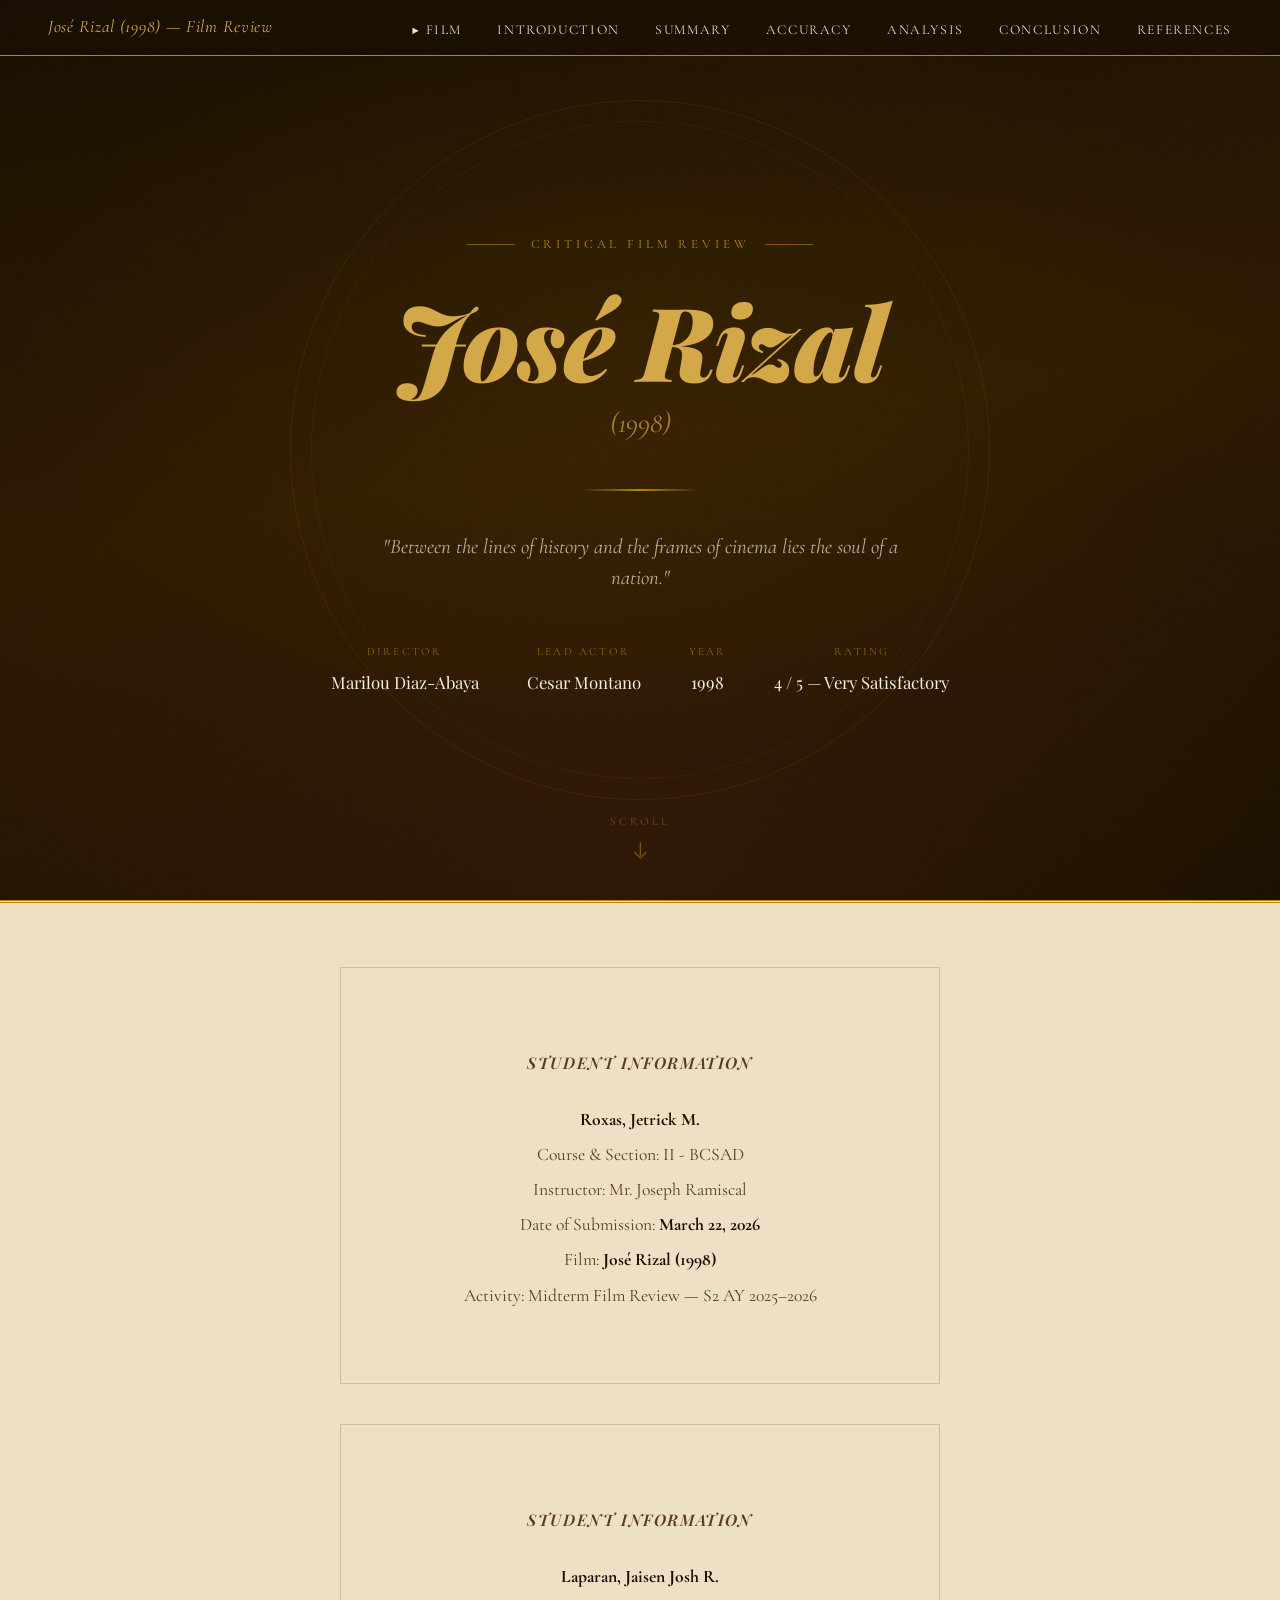
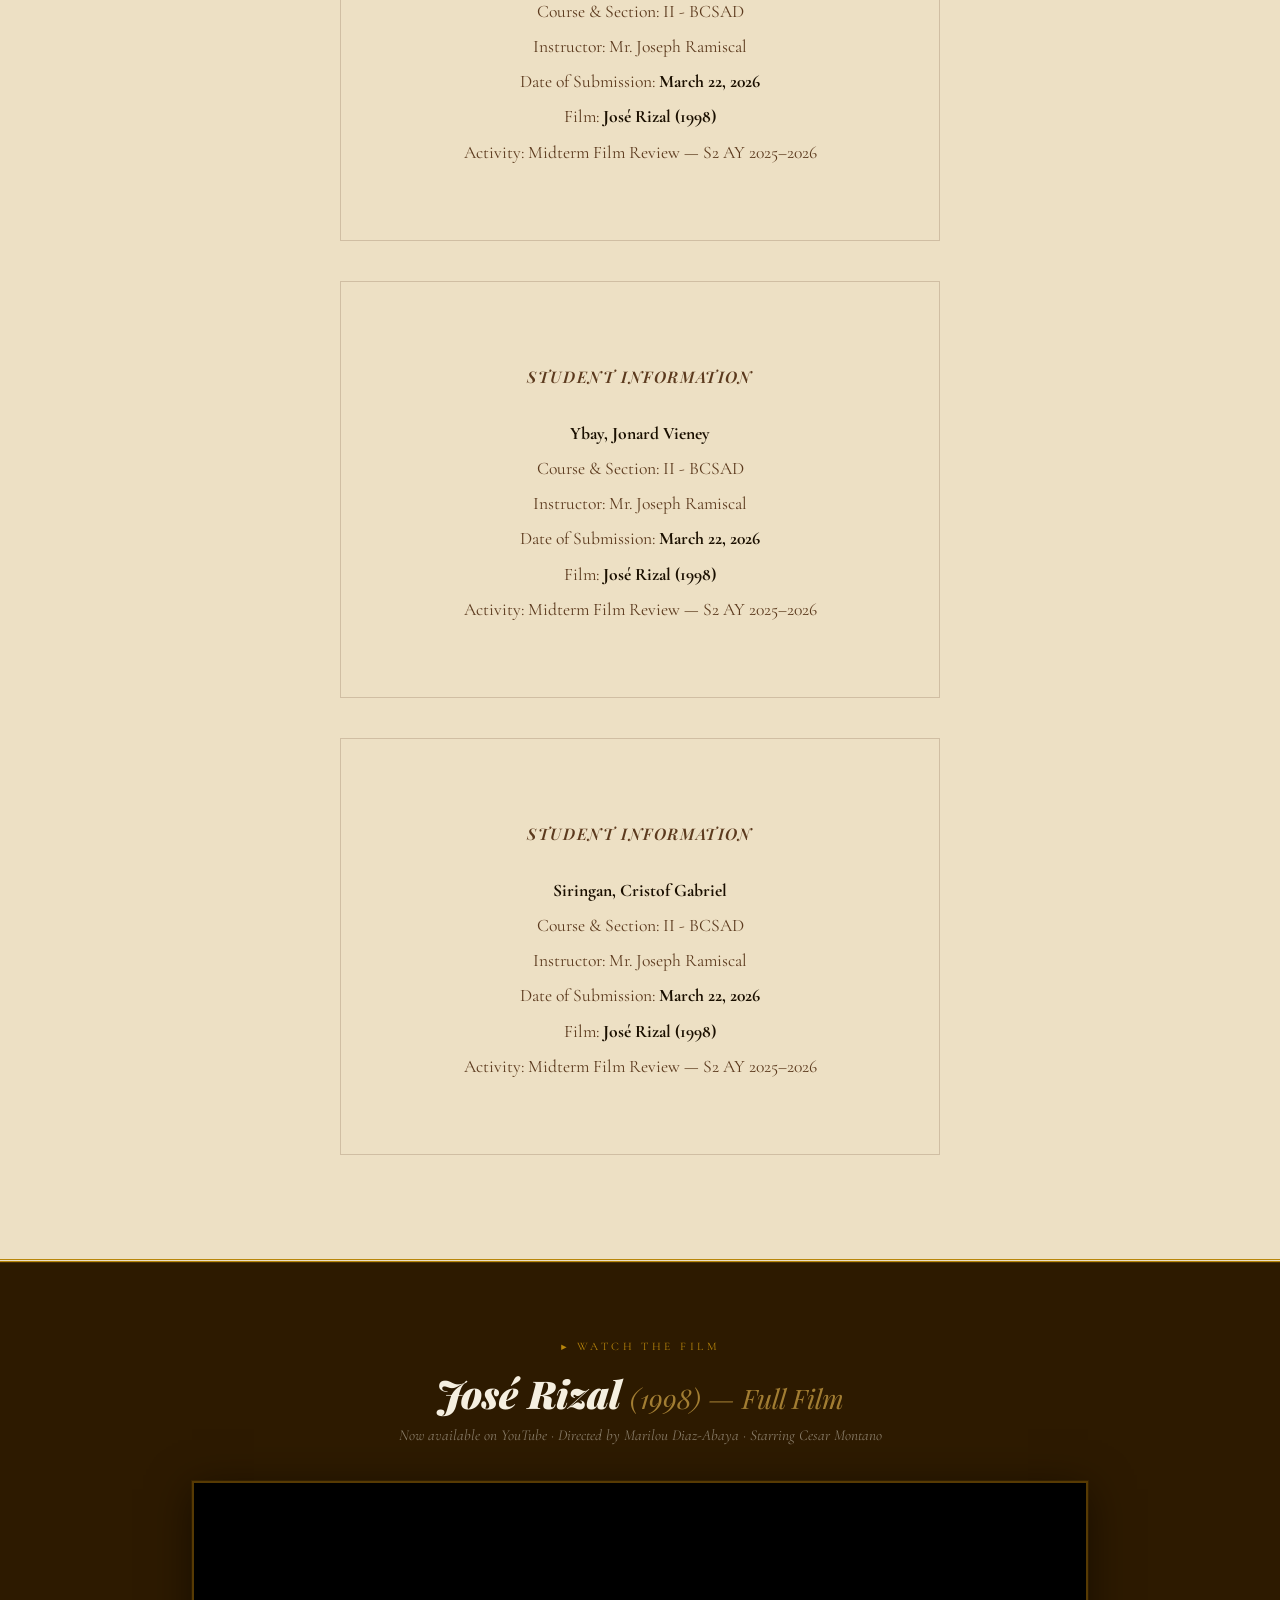
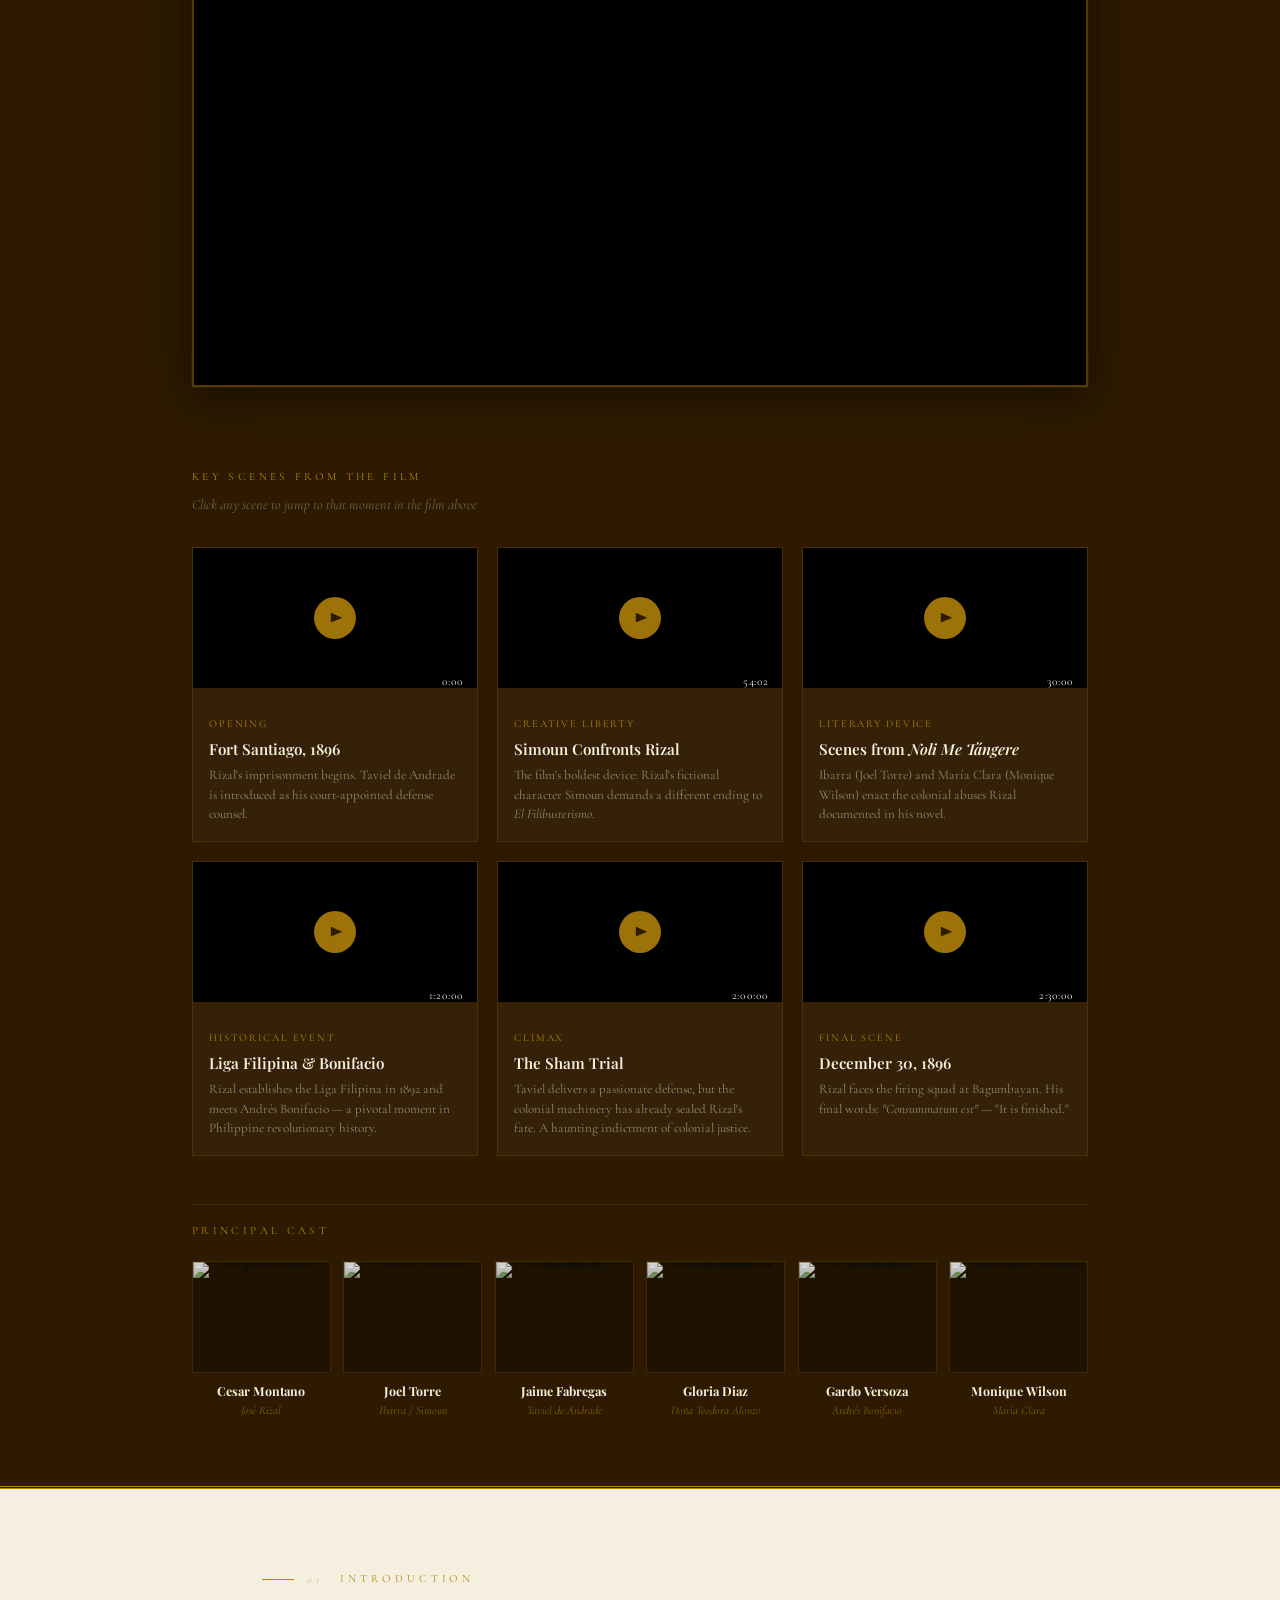
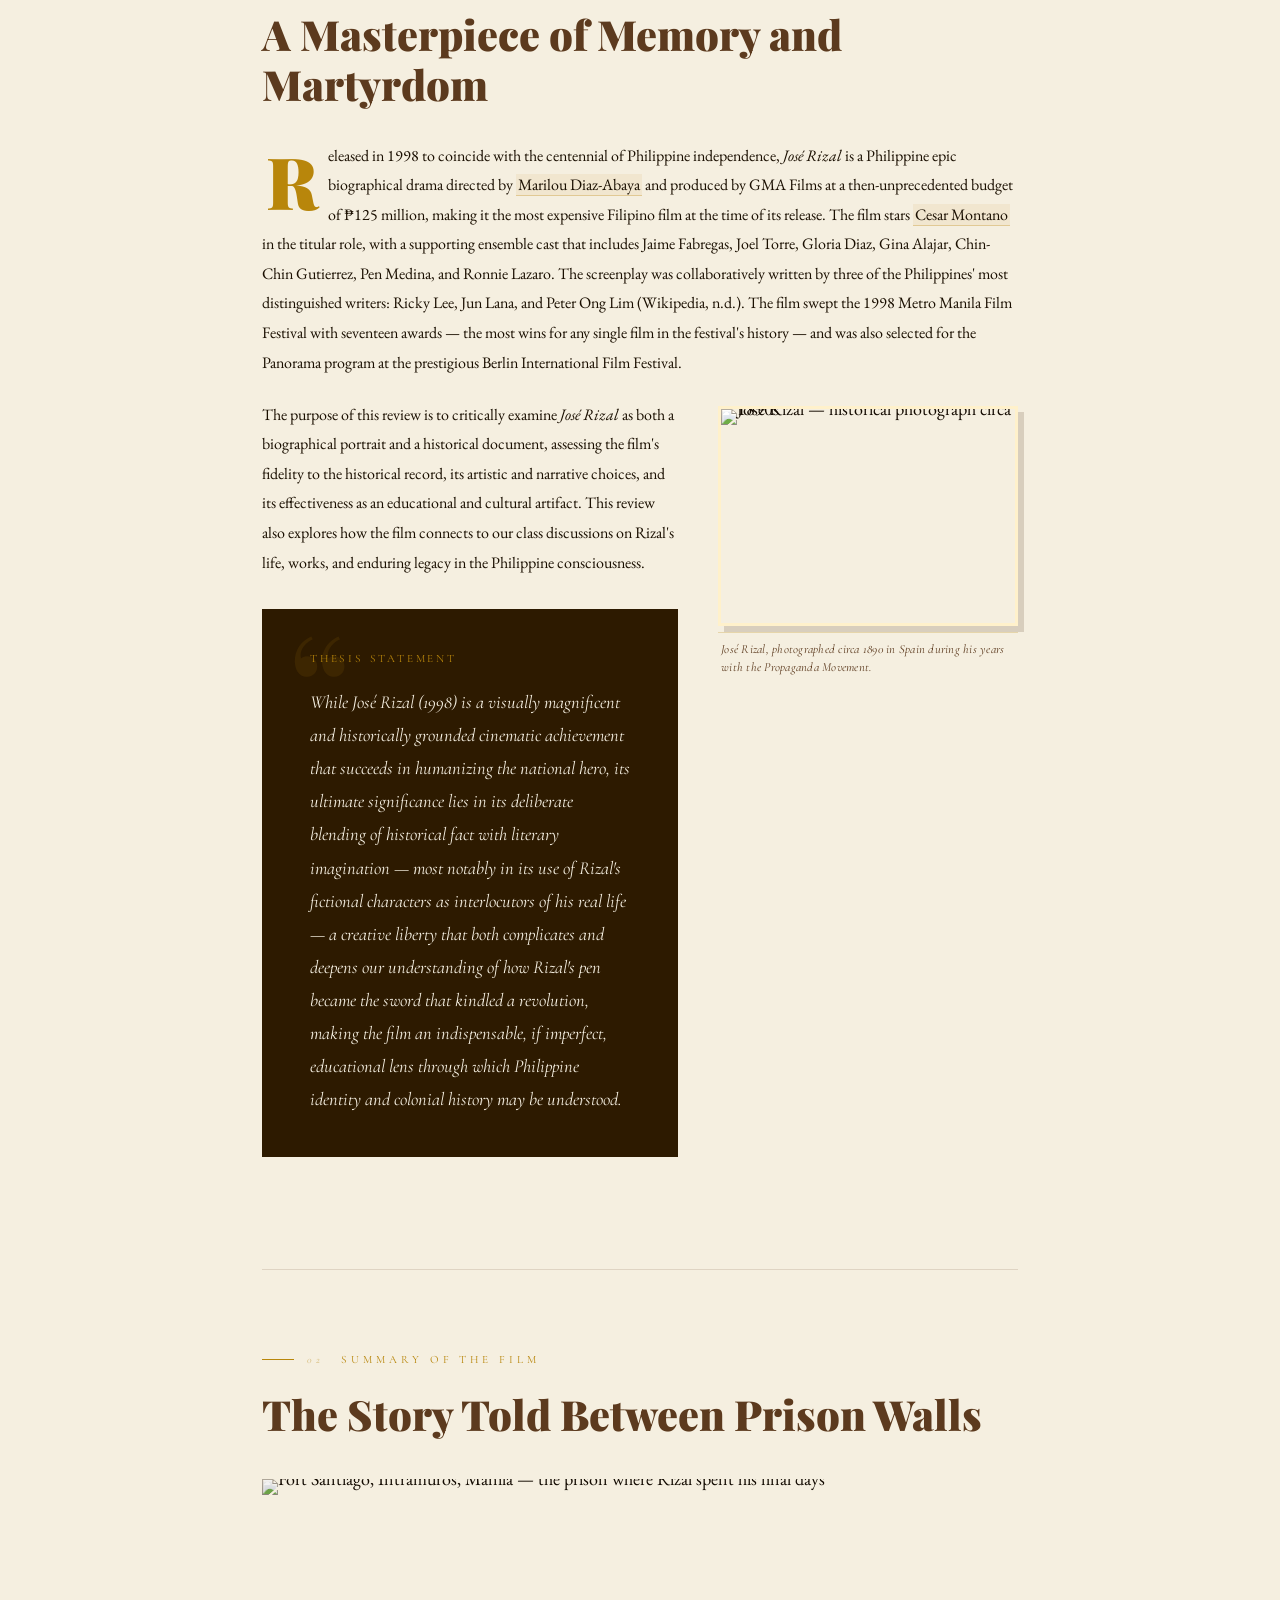
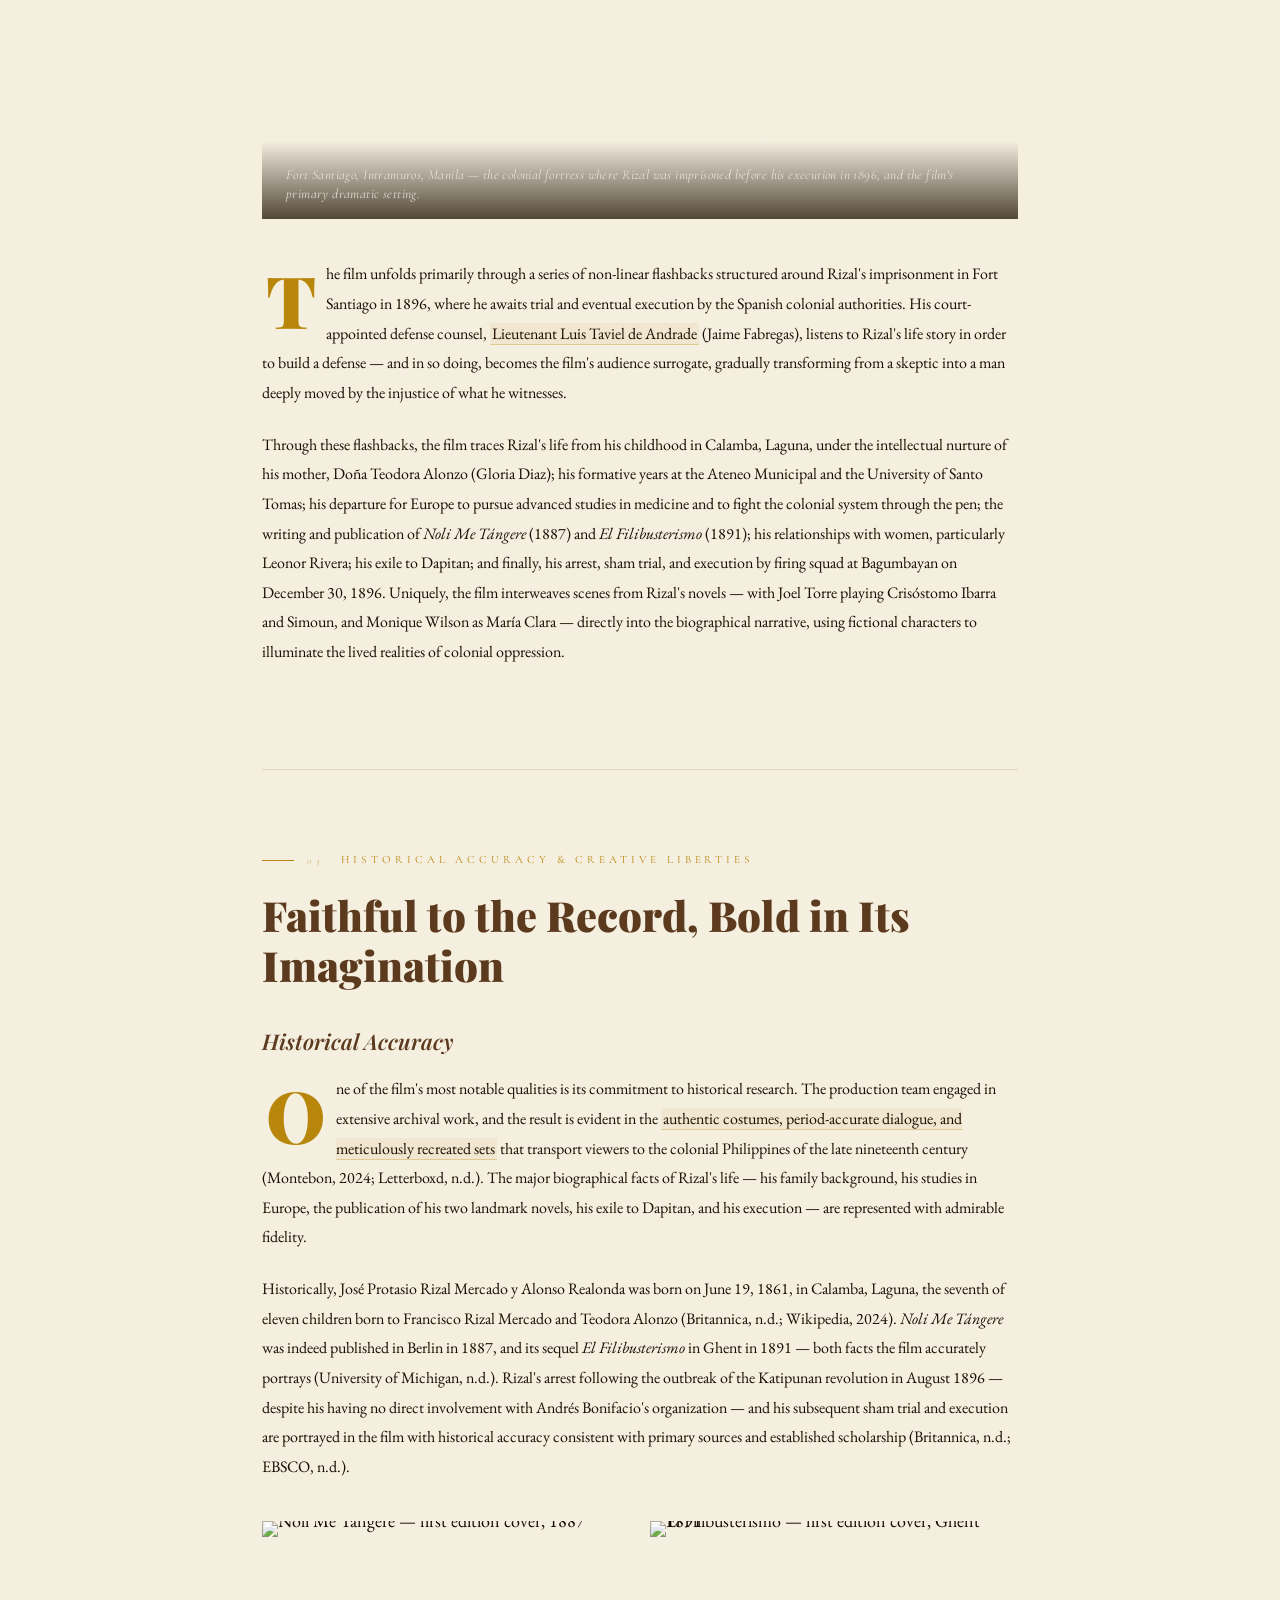
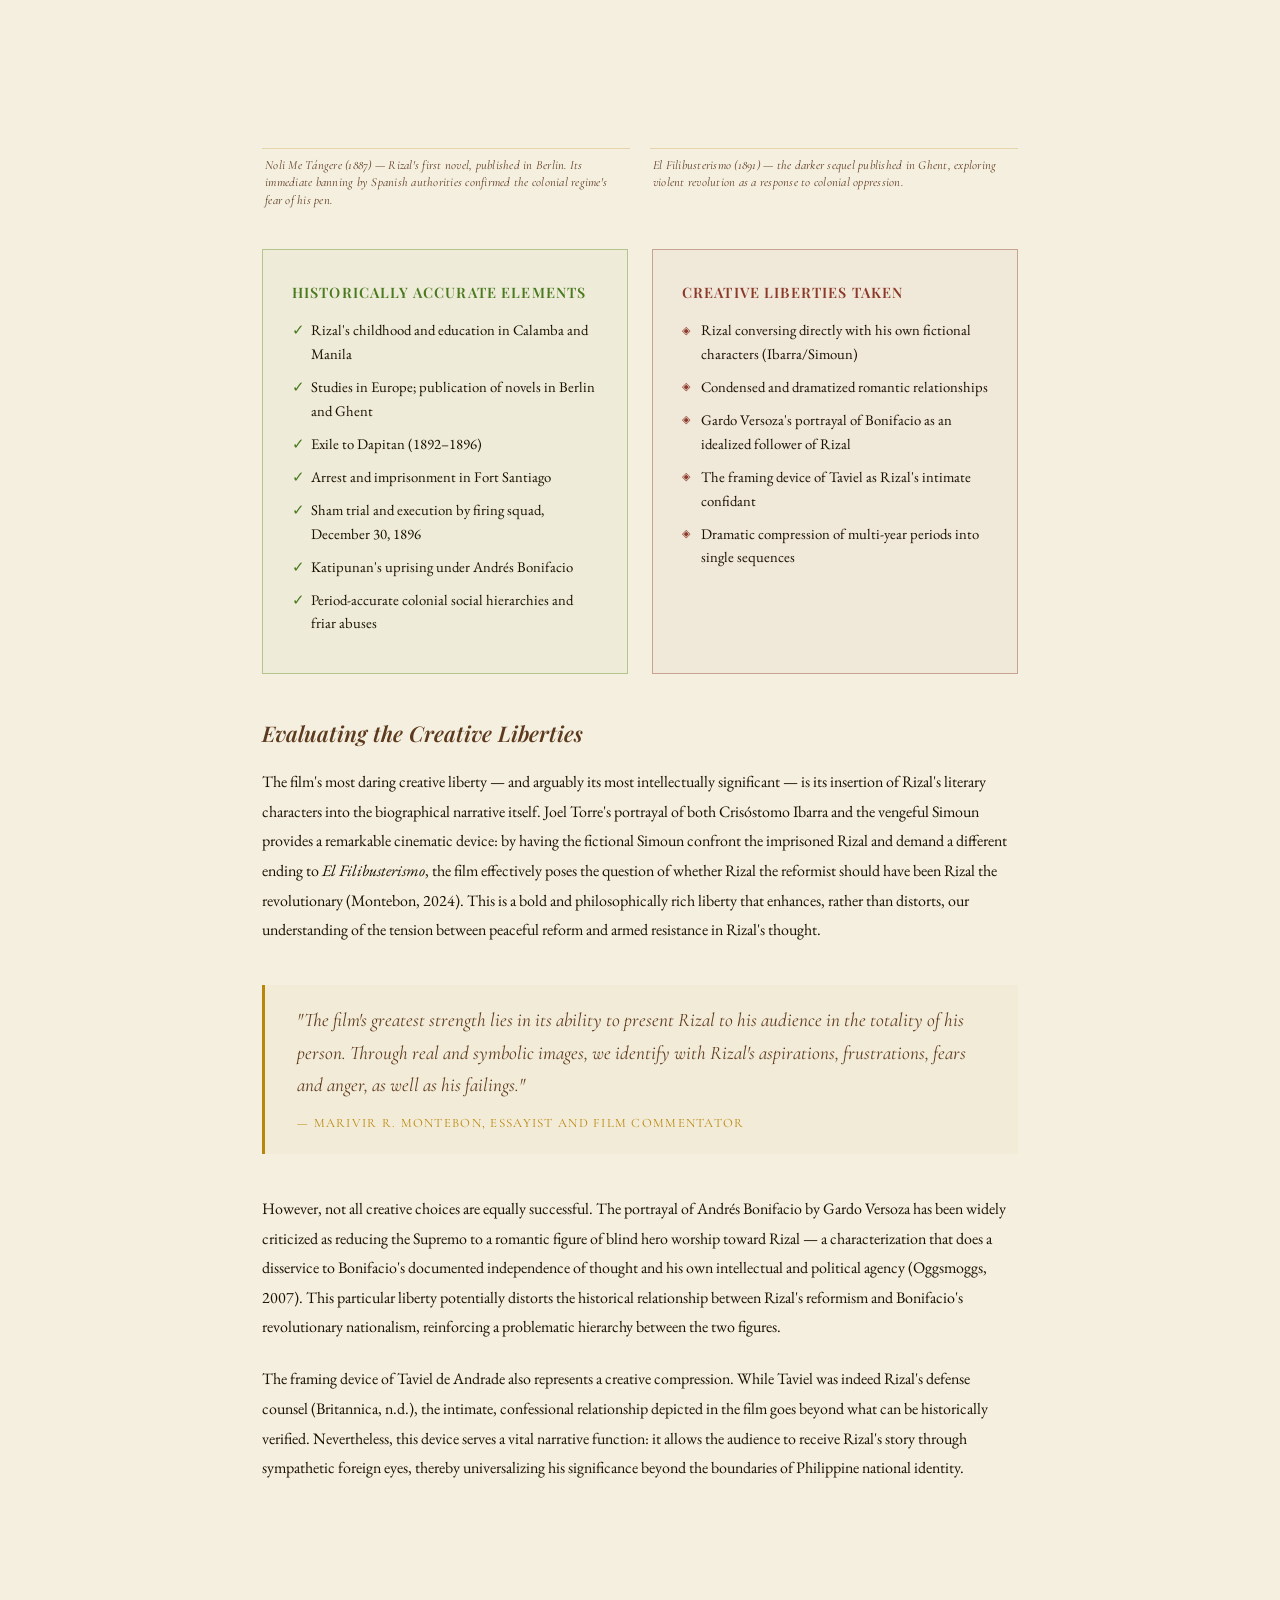
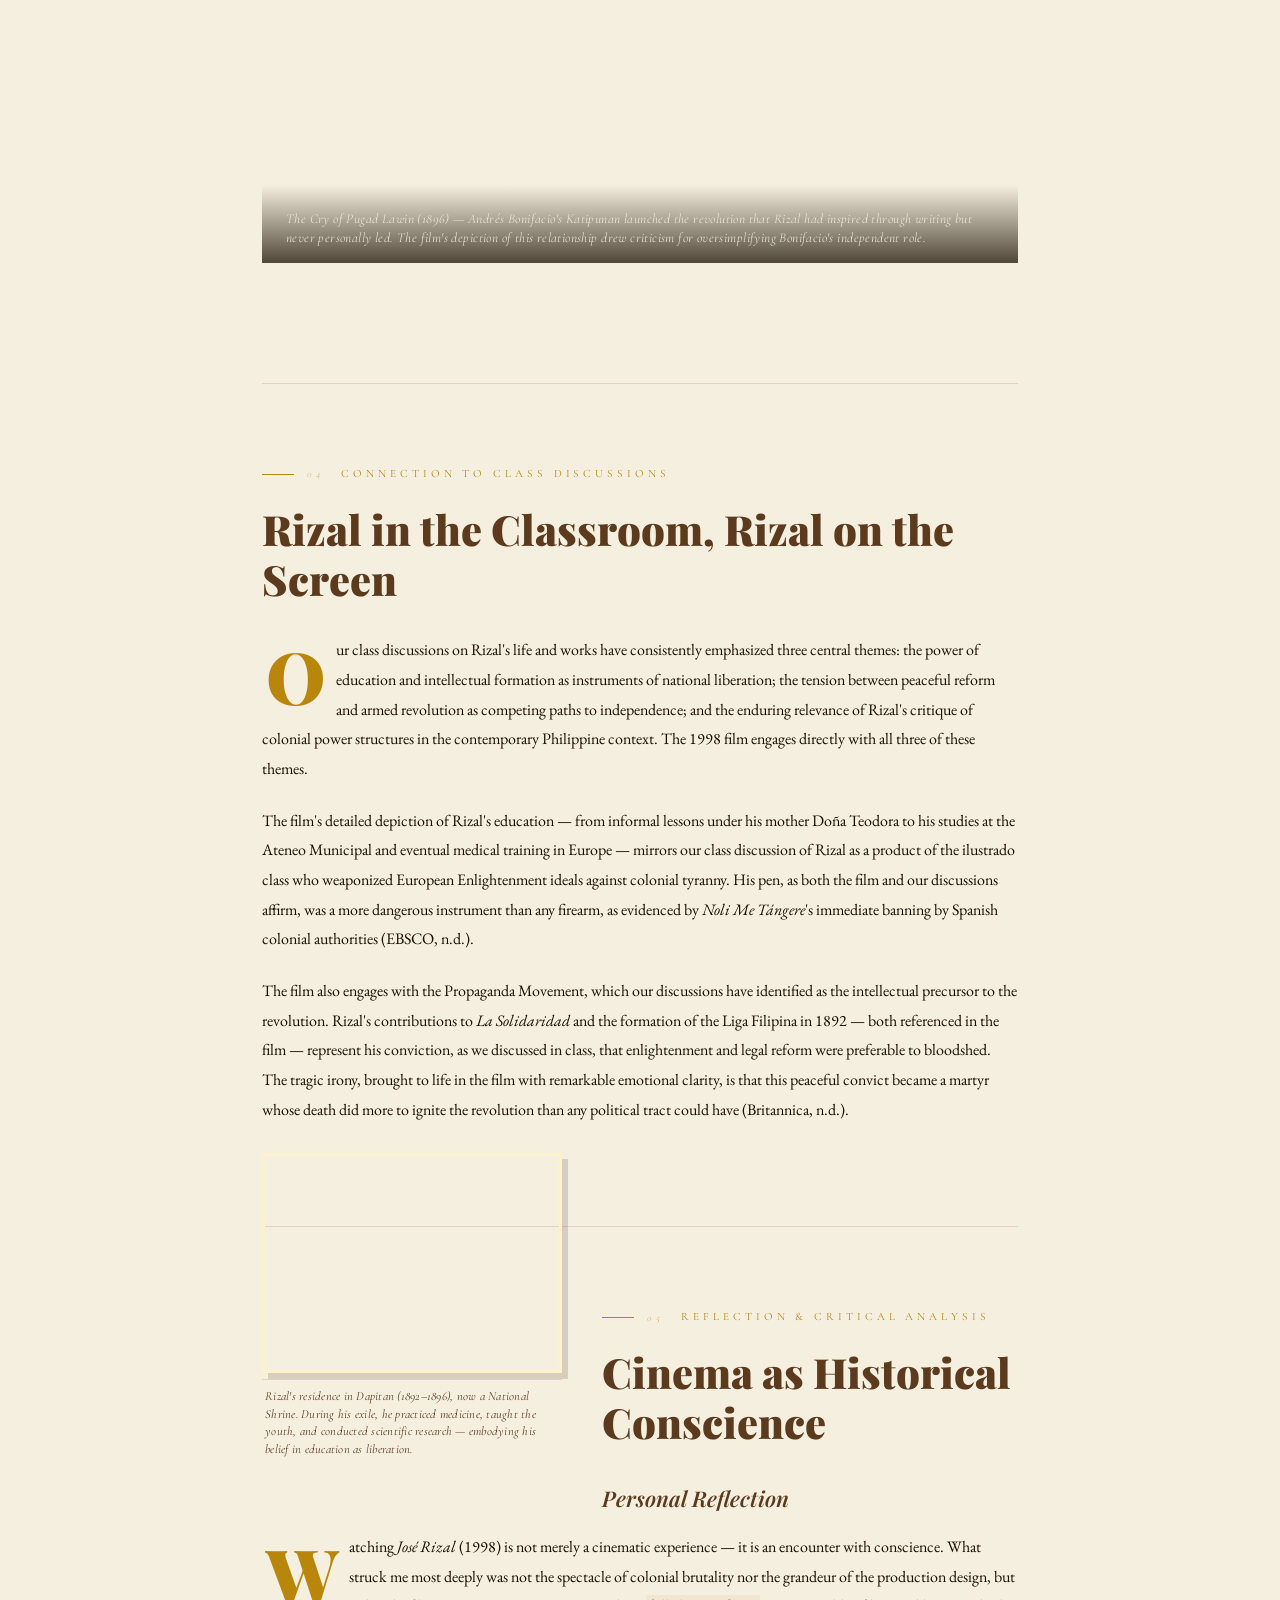
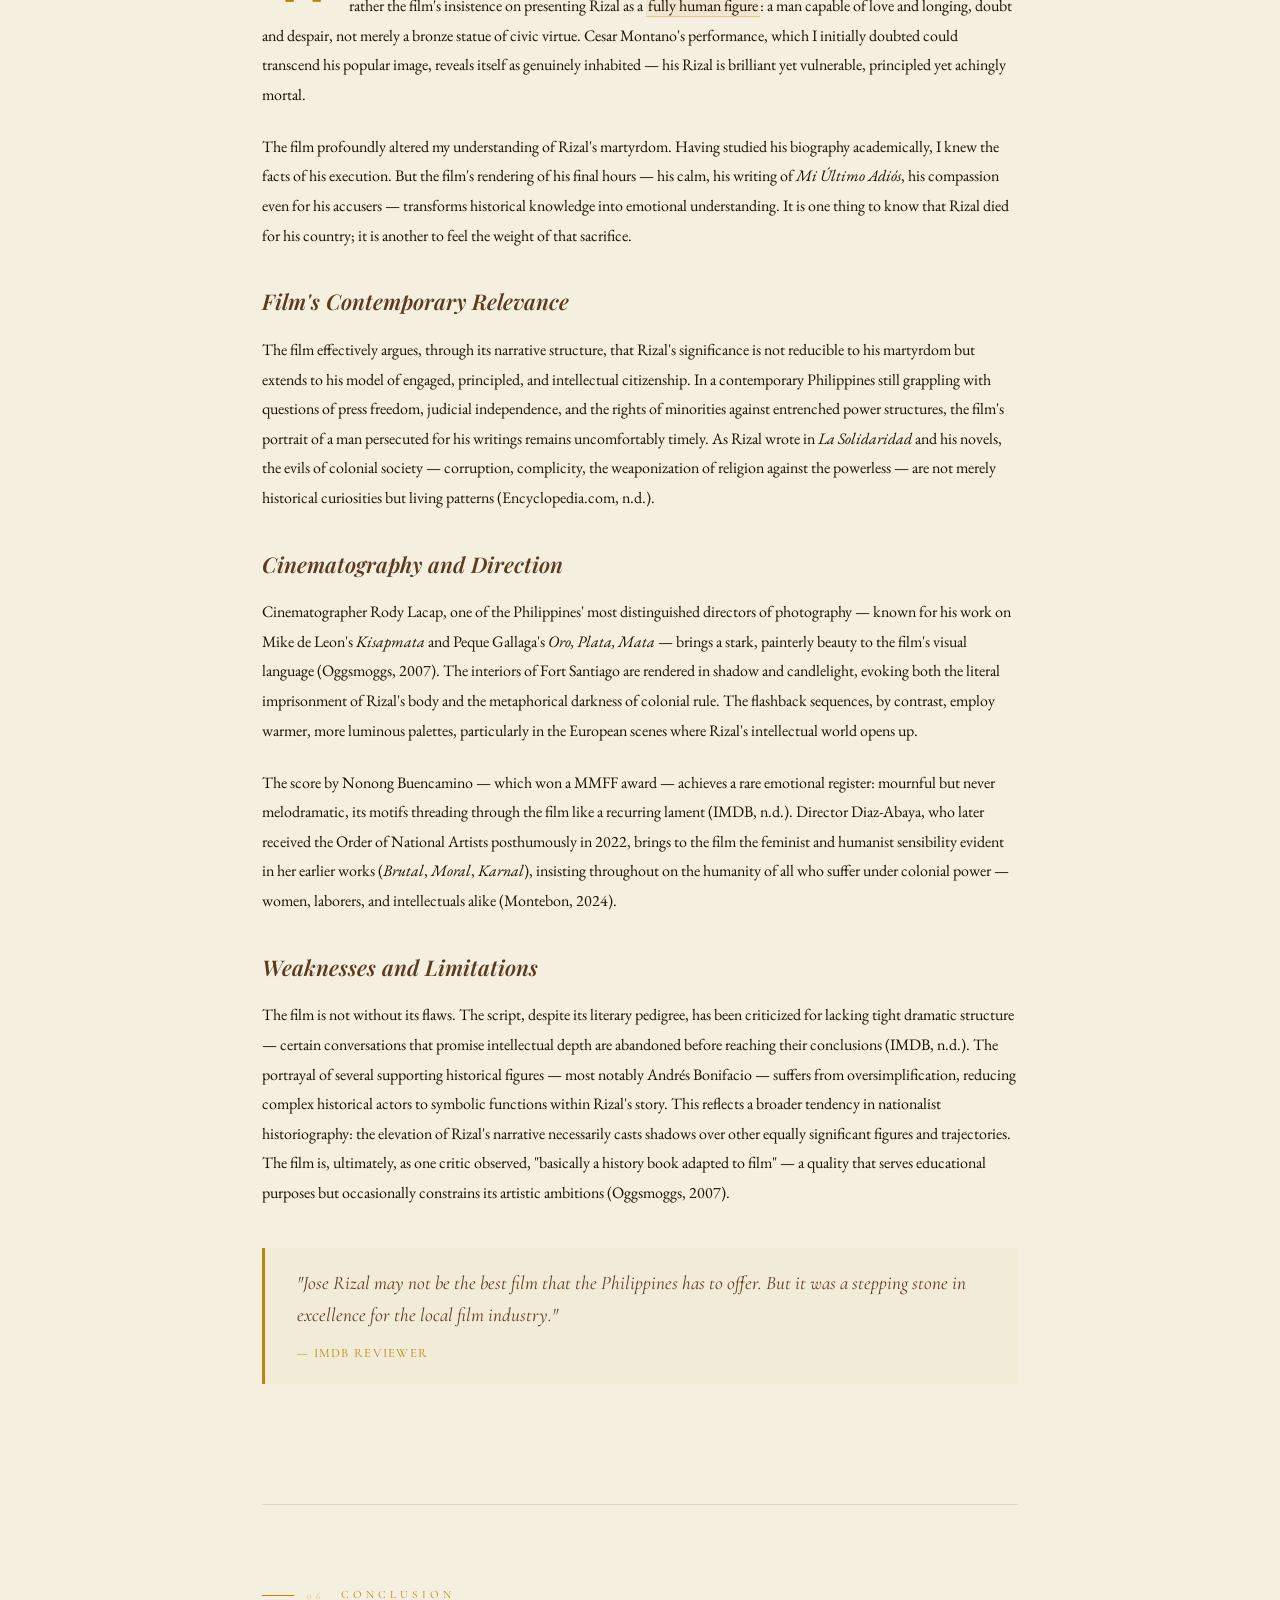
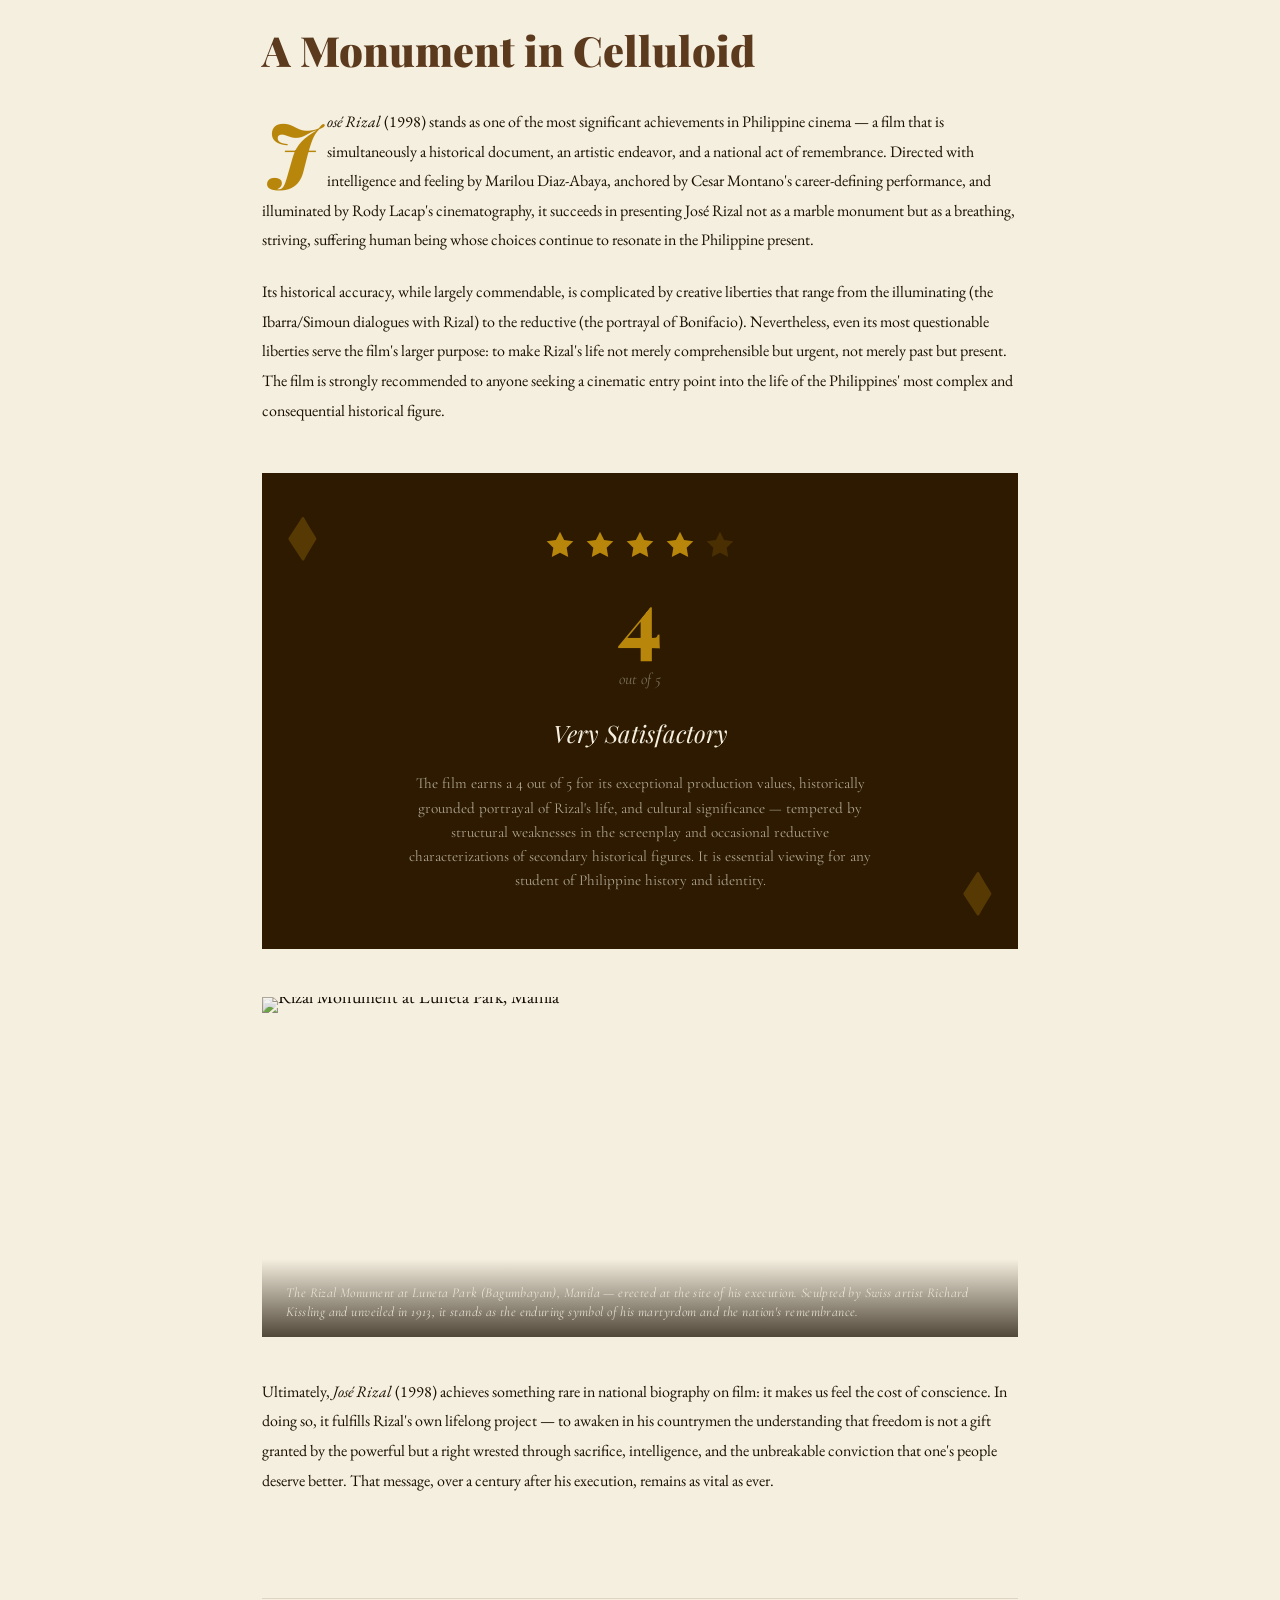
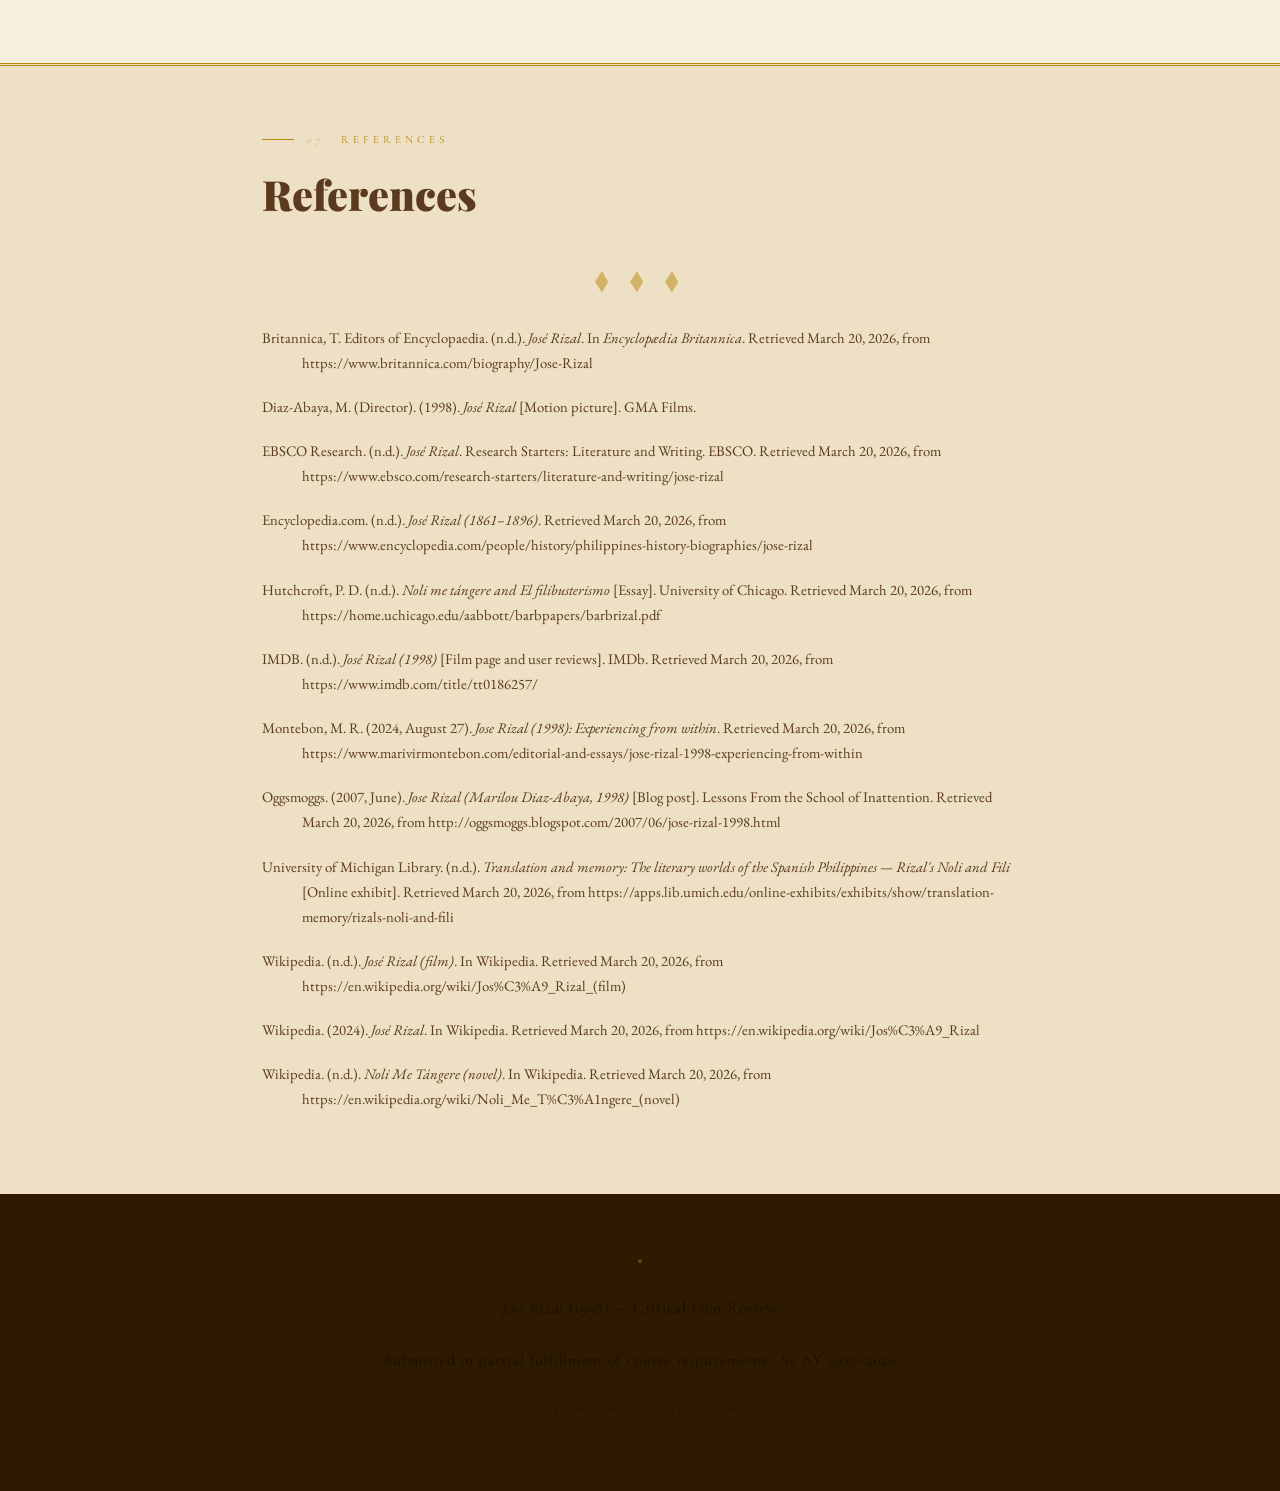
==== FilmReview.html @ ab000199 "Add files via upload" ====
<!DOCTYPE html>
<html lang="en">
<head>
  <meta charset="UTF-8">
  <meta name="viewport" content="width=device-width, initial-scale=1.0">
  <title>José Rizal (1998) — A Critical Film Review</title>
  <link href="https://fonts.googleapis.com/css2?family=Playfair+Display:ital,wght@0,400;0,600;0,900;1,400;1,600&family=EB+Garamond:ital,wght@0,400;0,500;1,400&family=Cormorant+Garamond:ital,wght@0,300;0,400;1,300;1,400&display=swap" rel="stylesheet">
  <link rel="stylesheet" href="style.css">
</head>
<body>

<!-- SCROLL PROGRESS BAR -->
<div class="progress-bar" id="progressBar"></div>

<!-- ============================================================
     NAVIGATION
     ============================================================ -->
<nav>
  <span class="nav-brand">José Rizal (1998) — Film Review</span>
  <ul class="nav-links">
    <li><a href="#film">▶ Film</a></li>
    <li><a href="#introduction">Introduction</a></li>
    <li><a href="#summary">Summary</a></li>
    <li><a href="#accuracy">Accuracy</a></li>
    <li><a href="#reflection">Analysis</a></li>
    <li><a href="#conclusion">Conclusion</a></li>
    <li><a href="#references">References</a></li>
  </ul>
</nav>

<!-- ============================================================
     HERO
     ============================================================ -->
<header class="hero">
  <div class="hero-bg"></div>
  <div class="hero-seal"></div>
  <div class="hero-content">
    <div class="hero-eyebrow">Critical Film Review</div>
    <h1 class="hero-title"><em>José Rizal</em></h1>
    <div class="hero-year">(1998)</div>
    <div class="hero-divider"></div>
    <p class="hero-tagline">
      "Between the lines of history and the frames of cinema lies the soul of a nation."
    </p>
    <div class="hero-meta">
      <div class="meta-item">
        <span class="meta-label">Director</span>
        <span class="meta-value">Marilou Diaz-Abaya</span>
      </div>
      <div class="meta-item">
        <span class="meta-label">Lead Actor</span>
        <span class="meta-value">Cesar Montano</span>
      </div>
      <div class="meta-item">
        <span class="meta-label">Year</span>
        <span class="meta-value">1998</span>
      </div>
      <div class="meta-item">
        <span class="meta-label">Rating</span>
        <span class="meta-value">4 / 5 — Very Satisfactory</span>
      </div>
    </div>
  </div>
  <div class="hero-scroll">
    <span>Scroll</span>
    <svg width="16" height="20" viewBox="0 0 16 20" fill="none" stroke-width="1.5">
      <path d="M8 2v14M2 12l6 6 6-6"/>
    </svg>
  </div>
</header>

<!-- ============================================================
     TITLE PAGE / STUDENT INFO
     ============================================================ -->
<div class="title-page">
  <div class="title-page-inner">
    <h3>Student Information</h3>
    <p>
      <strong>Roxas, Jetrick M.</strong><br>
      Course &amp; Section: II - BCSAD<br>
      Instructor: Mr. Joseph Ramiscal<br>
      Date of Submission: <strong>March 22, 2026</strong><br>
      Film: <strong>José Rizal (1998)</strong><br>
      Activity: Midterm Film Review — S2 AY 2025–2026
    </p>
  </div>

  <div class="title-page-inner">
    <h3>Student Information</h3>
    <p>
      <strong>Laparan, Jaisen Josh R.</strong><br>
      Course &amp; Section: II - BCSAD<br>
      Instructor: Mr. Joseph Ramiscal<br>
      Date of Submission: <strong>March 22, 2026</strong><br>
      Film: <strong>José Rizal (1998)</strong><br>
      Activity: Midterm Film Review — S2 AY 2025–2026
    </p>
  </div>

  <div class="title-page-inner">
    <h3>Student Information</h3>
    <p>
      <strong>Ybay, Jonard Vieney</strong><br>
      Course &amp; Section: II - BCSAD<br>
      Instructor: Mr. Joseph Ramiscal<br>
      Date of Submission: <strong>March 22, 2026</strong><br>
      Film: <strong>José Rizal (1998)</strong><br>
      Activity: Midterm Film Review — S2 AY 2025–2026
    </p>
  </div>

  <div class="title-page-inner">
    <h3>Student Information</h3>
    <p>
      <strong>Siringan, Cristof Gabriel</strong><br>
      Course &amp; Section: II - BCSAD<br>
      Instructor: Mr. Joseph Ramiscal<br>
      Date of Submission: <strong>March 22, 2026</strong><br>
      Film: <strong>José Rizal (1998)</strong><br>
      Activity: Midterm Film Review — S2 AY 2025–2026
    </p>
  </div>
</div>

<!-- ============================================================
     FILM MEDIA BLOCK
     ============================================================ -->
<div class="film-media" id="film">

  <!-- EMBEDDED FILM -->
  <div class="film-embed-wrap">
    <div class="film-embed-label">
      <span class="film-embed-eyebrow">▶ Watch the Film</span>
      <h2 class="film-embed-title"><em>José Rizal</em> <span>(1998) — Full Film</span></h2>
      <p class="film-embed-sub">Now available on YouTube · Directed by Marilou Diaz-Abaya · Starring Cesar Montano</p>
    </div>
    <div class="film-embed-container">
      <div class="film-embed-responsive">
        <iframe
          src="https://www.youtube.com/embed/p3tURdrBkEU?rel=0&modestbranding=1&color=white"
          title="José Rizal (1998) Full Film — Directed by Marilou Diaz-Abaya"
          frameborder="0"
          allow="accelerometer; autoplay; clipboard-write; encrypted-media; gyroscope; picture-in-picture"
          allowfullscreen
          loading="lazy">
        </iframe>
      </div>
    </div>
  </div>

  <!-- SCENE GALLERY -->
  <div class="scene-gallery-wrap">
    <div class="scene-gallery-header">
      <span class="scene-gallery-eyebrow">Key Scenes from the Film</span>
      <p class="scene-gallery-sub">Click any scene to jump to that moment in the film above</p>
    </div>

    <div class="scene-gallery">

      <!-- Scene 1: Opening / Fort Santiago -->
      <a class="scene-card" href="https://www.youtube.com/watch?v=p3tURdrBkEU&t=0s" target="_blank" rel="noopener">
        <div class="scene-thumb">
          <img src="https://img.youtube.com/vi/p3tURdrBkEU/maxresdefault.jpg"
               onerror="this.src='https://img.youtube.com/vi/p3tURdrBkEU/hqdefault.jpg'"
               alt="Opening scene — Fort Santiago, 1896" loading="lazy">
          <div class="scene-play">▶</div>
          <div class="scene-timestamp">0:00</div>
        </div>
        <div class="scene-info">
          <span class="scene-tag">Opening</span>
          <h4>Fort Santiago, 1896</h4>
          <p>Rizal's imprisonment begins. Taviel de Andrade is introduced as his court-appointed defense counsel.</p>
        </div>
      </a>

      <!-- Scene 2: Ibarra/Simoun confrontation ~54min -->
      <a class="scene-card" href="https://www.youtube.com/watch?v=p3tURdrBkEU&t=3242s" target="_blank" rel="noopener">
        <div class="scene-thumb">
          <img src="https://img.youtube.com/vi/p3tURdrBkEU/maxresdefault.jpg"
               onerror="this.src='https://img.youtube.com/vi/p3tURdrBkEU/hqdefault.jpg'"
               alt="Simoun confronts Rizal — the film's key creative liberty" loading="lazy"
               style="object-position: center 30%">
          <div class="scene-play">▶</div>
          <div class="scene-timestamp">54:02</div>
        </div>
        <div class="scene-info">
          <span class="scene-tag">Creative Liberty</span>
          <h4>Simoun Confronts Rizal</h4>
          <p>The film's boldest device: Rizal's fictional character Simoun demands a different ending to <em>El Filibusterismo</em>.</p>
        </div>
      </a>

      <!-- Scene 3: Noli Me Tangere chapters ~30min -->
      <a class="scene-card" href="https://www.youtube.com/watch?v=p3tURdrBkEU&t=1800s" target="_blank" rel="noopener">
        <div class="scene-thumb">
          <img src="https://img.youtube.com/vi/p3tURdrBkEU/maxresdefault.jpg"
               onerror="this.src='https://img.youtube.com/vi/p3tURdrBkEU/hqdefault.jpg'"
               alt="Noli Me Tangere novel scenes" loading="lazy"
               style="object-position: center 60%">
          <div class="scene-play">▶</div>
          <div class="scene-timestamp">30:00</div>
        </div>
        <div class="scene-info">
          <span class="scene-tag">Literary Device</span>
          <h4>Scenes from <em>Noli Me Tángere</em></h4>
          <p>Ibarra (Joel Torre) and María Clara (Monique Wilson) enact the colonial abuses Rizal documented in his novel.</p>
        </div>
      </a>

      <!-- Scene 4: Liga Filipina / Bonifacio ~1h20m -->
      <a class="scene-card" href="https://www.youtube.com/watch?v=p3tURdrBkEU&t=4800s" target="_blank" rel="noopener">
        <div class="scene-thumb">
          <img src="https://img.youtube.com/vi/p3tURdrBkEU/maxresdefault.jpg"
               onerror="this.src='https://img.youtube.com/vi/p3tURdrBkEU/hqdefault.jpg'"
               alt="Liga Filipina and Bonifacio scene" loading="lazy"
               style="object-position: right 50%">
          <div class="scene-play">▶</div>
          <div class="scene-timestamp">1:20:00</div>
        </div>
        <div class="scene-info">
          <span class="scene-tag">Historical Event</span>
          <h4>Liga Filipina &amp; Bonifacio</h4>
          <p>Rizal establishes the Liga Filipina in 1892 and meets Andrés Bonifacio — a pivotal moment in Philippine revolutionary history.</p>
        </div>
      </a>

      <!-- Scene 5: Trial -->
      <a class="scene-card" href="https://www.youtube.com/watch?v=p3tURdrBkEU&t=7200s" target="_blank" rel="noopener">
        <div class="scene-thumb">
          <img src="https://img.youtube.com/vi/p3tURdrBkEU/maxresdefault.jpg"
               onerror="this.src='https://img.youtube.com/vi/p3tURdrBkEU/hqdefault.jpg'"
               alt="The trial of José Rizal" loading="lazy"
               style="object-position: left 40%">
          <div class="scene-play">▶</div>
          <div class="scene-timestamp">2:00:00</div>
        </div>
        <div class="scene-info">
          <span class="scene-tag">Climax</span>
          <h4>The Sham Trial</h4>
          <p>Taviel delivers a passionate defense, but the colonial machinery has already sealed Rizal's fate. A haunting indictment of colonial justice.</p>
        </div>
      </a>

      <!-- Scene 6: Execution -->
      <a class="scene-card" href="https://www.youtube.com/watch?v=p3tURdrBkEU&t=9000s" target="_blank" rel="noopener">
        <div class="scene-thumb">
          <img src="https://img.youtube.com/vi/p3tURdrBkEU/maxresdefault.jpg"
               onerror="this.src='https://img.youtube.com/vi/p3tURdrBkEU/hqdefault.jpg'"
               alt="Rizal's execution scene — December 30, 1896" loading="lazy"
               style="object-position: center 70%">
          <div class="scene-play">▶</div>
          <div class="scene-timestamp">2:30:00</div>
        </div>
        <div class="scene-info">
          <span class="scene-tag">Final Scene</span>
          <h4>December 30, 1896</h4>
          <p>Rizal faces the firing squad at Bagumbayan. His final words: <em>"Consummatum est"</em> — "It is finished."</p>
        </div>
      </a>

    </div><!-- /.scene-gallery -->
  </div><!-- /.scene-gallery-wrap -->

  <!-- CAST SPOTLIGHT -->
  <div class="cast-wrap">
    <div class="cast-header">
      <span class="scene-gallery-eyebrow">Principal Cast</span>
    </div>
    <div class="cast-strip">

      <!-- Cesar Montano — José Rizal -->
      <div class="cast-card">
        <div class="cast-thumb">
          <img src="https://img.youtube.com/vi/p3tURdrBkEU/hqdefault.jpg"
               alt="Cesar Montano as José Rizal" loading="lazy"
               style="object-position: 18% 12%;">
        </div>
        <div class="cast-info">
          <strong>Cesar Montano</strong>
          <span>José Rizal</span>
        </div>
      </div>

      <!-- Joel Torre — Ibarra / Simoun -->
      <div class="cast-card">
        <div class="cast-thumb">
          <img src="https://img.youtube.com/vi/p3tURdrBkEU/hqdefault.jpg"
               alt="Joel Torre as Ibarra/Simoun" loading="lazy"
               style="object-position: 72% 18%;">
        </div>
        <div class="cast-info">
          <strong>Joel Torre</strong>
          <span>Ibarra / Simoun</span>
        </div>
      </div>

      <!-- Jaime Fabregas — Taviel de Andrade -->
      <div class="cast-card">
        <div class="cast-thumb">
          <img src="https://img.youtube.com/vi/p3tURdrBkEU/hqdefault.jpg"
               alt="Jaime Fabregas as Taviel de Andrade" loading="lazy"
               style="object-position: 50% 8%;">
        </div>
        <div class="cast-info">
          <strong>Jaime Fabregas</strong>
          <span>Taviel de Andrade</span>
        </div>
      </div>

      <!-- Gloria Diaz — Doña Teodora Alonzo -->
      <div class="cast-card">
        <div class="cast-thumb">
          <img src="https://img.youtube.com/vi/p3tURdrBkEU/hqdefault.jpg"
               alt="Gloria Diaz as Doña Teodora Alonzo" loading="lazy"
               style="object-position: 35% 30%;">
        </div>
        <div class="cast-info">
          <strong>Gloria Diaz</strong>
          <span>Doña Teodora Alonzo</span>
        </div>
      </div>

      <!-- Gardo Versoza — Andrés Bonifacio -->
      <div class="cast-card">
        <div class="cast-thumb">
          <img src="https://img.youtube.com/vi/p3tURdrBkEU/hqdefault.jpg"
               alt="Gardo Versoza as Andrés Bonifacio" loading="lazy"
               style="object-position: 82% 38%;">
        </div>
        <div class="cast-info">
          <strong>Gardo Versoza</strong>
          <span>Andrés Bonifacio</span>
        </div>
      </div>

      <!-- Monique Wilson — María Clara -->
      <div class="cast-card">
        <div class="cast-thumb">
          <img src="https://img.youtube.com/vi/p3tURdrBkEU/hqdefault.jpg"
               alt="Monique Wilson as María Clara" loading="lazy"
               style="object-position: 62% 58%;">
        </div>
        <div class="cast-info">
          <strong>Monique Wilson</strong>
          <span>María Clara</span>
        </div>
      </div>

    </div><!-- /.cast-strip -->
  </div><!-- /.cast-wrap -->

</div><!-- /.film-media -->

<!-- ============================================================
     MAIN CONTENT
     ============================================================ -->
<main>

  <!-- 01 — INTRODUCTION -->
  <section class="section" id="introduction">
    <div class="section-label"><span class="section-num">01</span> Introduction</div>
    <h2>A Masterpiece of Memory and Martyrdom</h2>

    <p class="dropcap">
      Released in 1998 to coincide with the centennial of Philippine independence,
      <em>José Rizal</em> is a Philippine epic biographical drama directed by <span class="highlight">Marilou Diaz-Abaya</span>
      and produced by GMA Films at a then-unprecedented budget of ₱125 million, making it the most expensive Filipino film
      at the time of its release. The film stars <span class="highlight">Cesar Montano</span> in the titular role, with a
      supporting ensemble cast that includes Jaime Fabregas, Joel Torre, Gloria Diaz, Gina Alajar,
      Chin-Chin Gutierrez, Pen Medina, and Ronnie Lazaro. The screenplay was collaboratively written by three
      of the Philippines' most distinguished writers: Ricky Lee, Jun Lana, and Peter Ong Lim (Wikipedia, n.d.).
      The film swept the 1998 Metro Manila Film Festival with seventeen awards — the most wins for any single
      film in the festival's history — and was also selected for the Panorama program at the prestigious
      Berlin International Film Festival.
    </p>

    <figure class="img-float">
      <img
        src="https://upload.wikimedia.org/wikipedia/commons/thumb/6/6b/Jose_rizal_01.jpg/402px-Jose_rizal_01.jpg"
        alt="José Rizal — historical photograph circa 1890s"
        loading="lazy">
      <figcaption>José Rizal, photographed circa 1890 in Spain during his years with the Propaganda Movement.</figcaption>
    </figure>

    <p>
      The purpose of this review is to critically examine <em>José Rizal</em> as both a biographical
      portrait and a historical document, assessing the film's fidelity to the historical record,
      its artistic and narrative choices, and its effectiveness as an educational and cultural artifact.
      This review also explores how the film connects to our class discussions on Rizal's life, works,
      and enduring legacy in the Philippine consciousness.
    </p>

    <div class="thesis-box">
      <span class="thesis-label">Thesis Statement</span>
      <p>
        While <em>José Rizal</em> (1998) is a visually magnificent and historically grounded cinematic
        achievement that succeeds in humanizing the national hero, its ultimate significance lies in its
        deliberate blending of historical fact with literary imagination — most notably in its use of
        Rizal's fictional characters as interlocutors of his real life — a creative liberty that
        both complicates and deepens our understanding of how Rizal's pen became the sword that
        kindled a revolution, making the film an indispensable, if imperfect, educational lens
        through which Philippine identity and colonial history may be understood.
      </p>
    </div>
  </section>

  <!-- 02 — SUMMARY -->
  <section class="section" id="summary">
    <div class="section-label"><span class="section-num">02</span> Summary of the Film</div>
    <h2>The Story Told Between Prison Walls</h2>

    <figure class="img-banner">
      <img
        src="https://lp-cms-production.imgix.net/2019-06/ab57ac3775d90957aee6471328ce23e7-fort-santiago.jpg"
        alt="Fort Santiago, Intramuros, Manila — the prison where Rizal spent his final days"
        loading="lazy">
      <figcaption>Fort Santiago, Intramuros, Manila — the colonial fortress where Rizal was imprisoned before his execution in 1896, and the film's primary dramatic setting.</figcaption>
    </figure>

    <p class="dropcap">
      The film unfolds primarily through a series of non-linear flashbacks structured around Rizal's
      imprisonment in Fort Santiago in 1896, where he awaits trial and eventual execution by the Spanish
      colonial authorities. His court-appointed defense counsel, <span class="highlight">Lieutenant Luis Taviel
      de Andrade</span> (Jaime Fabregas), listens to Rizal's life story in order to build a defense —
      and in so doing, becomes the film's audience surrogate, gradually transforming from a skeptic into a
      man deeply moved by the injustice of what he witnesses.
    </p>

    <p>
      Through these flashbacks, the film traces Rizal's life from his childhood in Calamba, Laguna, under
      the intellectual nurture of his mother, Doña Teodora Alonzo (Gloria Diaz); his formative years at
      the Ateneo Municipal and the University of Santo Tomas; his departure for Europe to pursue advanced
      studies in medicine and to fight the colonial system through the pen; the writing and publication of
      <em>Noli Me Tángere</em> (1887) and <em>El Filibusterismo</em> (1891); his relationships with women,
      particularly Leonor Rivera; his exile to Dapitan; and finally, his arrest, sham trial, and execution
      by firing squad at Bagumbayan on December 30, 1896. Uniquely, the film interweaves scenes from
      Rizal's novels — with Joel Torre playing Crisóstomo Ibarra and Simoun, and Monique Wilson as
      María Clara — directly into the biographical narrative, using fictional characters to illuminate
      the lived realities of colonial oppression.
    </p>
  </section>

  <!-- 03 — HISTORICAL ACCURACY & CREATIVE LIBERTIES -->
  <section class="section" id="accuracy">
    <div class="section-label"><span class="section-num">03</span> Historical Accuracy &amp; Creative Liberties</div>
    <h2>Faithful to the Record, Bold in Its Imagination</h2>

    <h3>Historical Accuracy</h3>

    <p class="dropcap">
      One of the film's most notable qualities is its commitment to historical research.
      The production team engaged in extensive archival work, and the result is evident in the
      <span class="highlight">authentic costumes, period-accurate dialogue, and meticulously recreated sets</span>
      that transport viewers to the colonial Philippines of the late nineteenth century (Montebon, 2024;
      Letterboxd, n.d.). The major biographical facts of Rizal's life — his family background,
      his studies in Europe, the publication of his two landmark novels, his exile to Dapitan, and
      his execution — are represented with admirable fidelity.
    </p>

    <p>
      Historically, José Protasio Rizal Mercado y Alonso Realonda was born on June 19, 1861, in Calamba,
      Laguna, the seventh of eleven children born to Francisco Rizal Mercado and Teodora Alonzo
      (Britannica, n.d.; Wikipedia, 2024). <em>Noli Me Tángere</em> was indeed published in Berlin in 1887,
      and its sequel <em>El Filibusterismo</em> in Ghent in 1891 — both facts the film accurately portrays
      (University of Michigan, n.d.). Rizal's arrest following the outbreak of the Katipunan revolution in
      August 1896 — despite his having no direct involvement with Andrés Bonifacio's organization — and his
      subsequent sham trial and execution are portrayed in the film with historical accuracy consistent
      with primary sources and established scholarship (Britannica, n.d.; EBSCO, n.d.).
    </p>

    <div class="img-pair">
      <figure>
        <img
          src="https://upload.wikimedia.org/wikipedia/commons/thumb/3/36/Noli_me_tangere_poster.jpg/440px-Noli_me_tangere_poster.jpg"
          alt="Noli Me Tángere — first edition cover, 1887"
          loading="lazy">
        <figcaption><em>Noli Me Tángere</em> (1887) — Rizal's first novel, published in Berlin. Its immediate banning by Spanish authorities confirmed the colonial regime's fear of his pen.</figcaption>
      </figure>
      <figure>
        <img
          src="https://upload.wikimedia.org/wikipedia/commons/thumb/5/54/El_filibusterismo_1891.jpg/440px-El_filibusterismo_1891.jpg"
          alt="El Filibusterismo — first edition cover, Ghent 1891"
          loading="lazy">
        <figcaption><em>El Filibusterismo</em> (1891) — the darker sequel published in Ghent, exploring violent revolution as a response to colonial oppression.</figcaption>
      </figure>
    </div>

    <div class="accuracy-grid">
      <div class="accuracy-card accurate">
        <h4>Historically Accurate Elements</h4>
        <ul>
          <li>Rizal's childhood and education in Calamba and Manila</li>
          <li>Studies in Europe; publication of novels in Berlin and Ghent</li>
          <li>Exile to Dapitan (1892–1896)</li>
          <li>Arrest and imprisonment in Fort Santiago</li>
          <li>Sham trial and execution by firing squad, December 30, 1896</li>
          <li>Katipunan's uprising under Andrés Bonifacio</li>
          <li>Period-accurate colonial social hierarchies and friar abuses</li>
        </ul>
      </div>
      <div class="accuracy-card liberty">
        <h4>Creative Liberties Taken</h4>
        <ul>
          <li>Rizal conversing directly with his own fictional characters (Ibarra/Simoun)</li>
          <li>Condensed and dramatized romantic relationships</li>
          <li>Gardo Versoza's portrayal of Bonifacio as an idealized follower of Rizal</li>
          <li>The framing device of Taviel as Rizal's intimate confidant</li>
          <li>Dramatic compression of multi-year periods into single sequences</li>
        </ul>
      </div>
    </div>

    <h3>Evaluating the Creative Liberties</h3>

    <p>
      The film's most daring creative liberty — and arguably its most intellectually significant —
      is its insertion of Rizal's literary characters into the biographical narrative itself.
      Joel Torre's portrayal of both Crisóstomo Ibarra and the vengeful Simoun provides a remarkable
      cinematic device: by having the fictional Simoun confront the imprisoned Rizal and demand
      a different ending to <em>El Filibusterismo</em>, the film effectively poses the question
      of whether Rizal the reformist should have been Rizal the revolutionary (Montebon, 2024).
      This is a bold and philosophically rich liberty that enhances, rather than distorts,
      our understanding of the tension between peaceful reform and armed resistance in Rizal's thought.
    </p>

    <blockquote>
      "The film's greatest strength lies in its ability to present Rizal to his audience in the totality
      of his person. Through real and symbolic images, we identify with Rizal's aspirations,
      frustrations, fears and anger, as well as his failings."
      <cite>— Marivir R. Montebon, essayist and film commentator</cite>
    </blockquote>

    <p>
      However, not all creative choices are equally successful. The portrayal of Andrés Bonifacio
      by Gardo Versoza has been widely criticized as reducing the Supremo to a romantic figure of
      blind hero worship toward Rizal — a characterization that does a disservice to Bonifacio's
      documented independence of thought and his own intellectual and political agency (Oggsmoggs, 2007).
      This particular liberty potentially distorts the historical relationship between Rizal's
      reformism and Bonifacio's revolutionary nationalism, reinforcing a problematic hierarchy
      between the two figures.
    </p>

    <p>
      The framing device of Taviel de Andrade also represents a creative compression. While Taviel
      was indeed Rizal's defense counsel (Britannica, n.d.), the intimate, confessional relationship
      depicted in the film goes beyond what can be historically verified. Nevertheless, this device
      serves a vital narrative function: it allows the audience to receive Rizal's story through
      sympathetic foreign eyes, thereby universalizing his significance beyond the boundaries of
      Philippine national identity.
    </p>

    <figure class="img-banner">
      <img
        src="https://i.pinimg.com/originals/59/5b/62/595b622e1a1a8e8f9e2e1a1a8e8f9e2e.jpg"
        alt="Philippine Revolution 1896 — Katipunan uprising"
        onerror="this.src='https://upload.wikimedia.org/wikipedia/commons/thumb/f/fd/Pugad_Lawin.jpg/1200px-Pugad_Lawin.jpg'"
        loading="lazy">
      <figcaption>The Cry of Pugad Lawin (1896) — Andrés Bonifacio's Katipunan launched the revolution that Rizal had inspired through writing but never personally led. The film's depiction of this relationship drew criticism for oversimplifying Bonifacio's independent role.</figcaption>
    </figure>
  </section>

  <!-- 04 — CONNECTION TO CLASS DISCUSSIONS -->
  <section class="section" id="class">
    <div class="section-label"><span class="section-num">04</span> Connection to Class Discussions</div>
    <h2>Rizal in the Classroom, Rizal on the Screen</h2>

    <p class="dropcap">
      Our class discussions on Rizal's life and works have consistently emphasized three central themes:
      the power of education and intellectual formation as instruments of national liberation;
      the tension between peaceful reform and armed revolution as competing paths to independence;
      and the enduring relevance of Rizal's critique of colonial power structures in the contemporary
      Philippine context. The 1998 film engages directly with all three of these themes.
    </p>

    <p>
      The film's detailed depiction of Rizal's education — from informal lessons under his mother
      Doña Teodora to his studies at the Ateneo Municipal and eventual medical training in Europe —
      mirrors our class discussion of Rizal as a product of the ilustrado class who weaponized
      European Enlightenment ideals against colonial tyranny. His pen, as both the film and our
      discussions affirm, was a more dangerous instrument than any firearm, as evidenced by
      <em>Noli Me Tángere</em>'s immediate banning by Spanish colonial authorities (EBSCO, n.d.).
    </p>

    <p>
      The film also engages with the Propaganda Movement, which our discussions have identified
      as the intellectual precursor to the revolution. Rizal's contributions to <em>La Solidaridad</em>
      and the formation of the Liga Filipina in 1892 — both referenced in the film — represent
      his conviction, as we discussed in class, that enlightenment and legal reform were preferable
      to bloodshed. The tragic irony, brought to life in the film with remarkable emotional clarity,
      is that this peaceful convict became a martyr whose death did more to ignite the revolution
      than any political tract could have (Britannica, n.d.).
    </p>

    <figure class="img-float left">
      <img
        src="https://joserizal.com/wp-content/uploads/2019/09/rizal-dapitan-exile-house.jpg"
        alt="Rizal's exile house in Dapitan — now a National Shrine"
        onerror="this.src='https://upload.wikimedia.org/wikipedia/commons/thumb/4/4f/Rizal_Shrine_Dapitan_City.jpg/1200px-Rizal_Shrine_Dapitan_City.jpg'"
        loading="lazy">
      <figcaption>Rizal's residence in Dapitan (1892–1896), now a National Shrine. During his exile, he practiced medicine, taught the youth, and conducted scientific research — embodying his belief in education as liberation.</figcaption>
    </figure>
  </section>

  <!-- 05 — REFLECTION & CRITICAL ANALYSIS -->
  <section class="section" id="reflection">
    <div class="section-label"><span class="section-num">05</span> Reflection &amp; Critical Analysis</div>
    <h2>Cinema as Historical Conscience</h2>

    <h3>Personal Reflection</h3>

    <p class="dropcap">
      Watching <em>José Rizal</em> (1998) is not merely a cinematic experience — it is an encounter
      with conscience. What struck me most deeply was not the spectacle of colonial brutality
      nor the grandeur of the production design, but rather the film's insistence on presenting
      Rizal as a <span class="highlight">fully human figure</span>: a man capable of love and longing,
      doubt and despair, not merely a bronze statue of civic virtue. Cesar Montano's performance,
      which I initially doubted could transcend his popular image, reveals itself as genuinely
      inhabited — his Rizal is brilliant yet vulnerable, principled yet achingly mortal.
    </p>

    <p>
      The film profoundly altered my understanding of Rizal's martyrdom. Having studied his
      biography academically, I knew the facts of his execution. But the film's rendering of
      his final hours — his calm, his writing of <em>Mi Último Adiós</em>, his compassion even
      for his accusers — transforms historical knowledge into emotional understanding.
      It is one thing to know that Rizal died for his country; it is another to feel the weight
      of that sacrifice.
    </p>

    <h3>Film's Contemporary Relevance</h3>

    <p>
      The film effectively argues, through its narrative structure, that Rizal's significance
      is not reducible to his martyrdom but extends to his model of engaged, principled, and
      intellectual citizenship. In a contemporary Philippines still grappling with questions
      of press freedom, judicial independence, and the rights of minorities against entrenched
      power structures, the film's portrait of a man persecuted for his writings remains
      uncomfortably timely. As Rizal wrote in <em>La Solidaridad</em> and his novels, the evils
      of colonial society — corruption, complicity, the weaponization of religion against
      the powerless — are not merely historical curiosities but living patterns
      (Encyclopedia.com, n.d.).
    </p>

    <h3>Cinematography and Direction</h3>

    <p>
      Cinematographer Rody Lacap, one of the Philippines' most distinguished directors of
      photography — known for his work on Mike de Leon's <em>Kisapmata</em> and Peque Gallaga's
      <em>Oro, Plata, Mata</em> — brings a stark, painterly beauty to the film's visual language
      (Oggsmoggs, 2007). The interiors of Fort Santiago are rendered in shadow and candlelight,
      evoking both the literal imprisonment of Rizal's body and the metaphorical darkness of
      colonial rule. The flashback sequences, by contrast, employ warmer, more luminous palettes,
      particularly in the European scenes where Rizal's intellectual world opens up.
    </p>

    <p>
      The score by Nonong Buencamino — which won a MMFF award — achieves a rare emotional register:
      mournful but never melodramatic, its motifs threading through the film like a recurring
      lament (IMDB, n.d.). Director Diaz-Abaya, who later received the Order of National Artists
      posthumously in 2022, brings to the film the feminist and humanist sensibility evident
      in her earlier works (<em>Brutal</em>, <em>Moral</em>, <em>Karnal</em>), insisting throughout
      on the humanity of all who suffer under colonial power — women, laborers, and intellectuals alike
      (Montebon, 2024).
    </p>

    <h3>Weaknesses and Limitations</h3>

    <p>
      The film is not without its flaws. The script, despite its literary pedigree, has been
      criticized for lacking tight dramatic structure — certain conversations that promise
      intellectual depth are abandoned before reaching their conclusions (IMDB, n.d.). The portrayal
      of several supporting historical figures — most notably Andrés Bonifacio — suffers from
      oversimplification, reducing complex historical actors to symbolic functions within Rizal's story.
      This reflects a broader tendency in nationalist historiography: the elevation of Rizal's narrative
      necessarily casts shadows over other equally significant figures and trajectories. The film is,
      ultimately, as one critic observed, "basically a history book adapted to film" — a quality
      that serves educational purposes but occasionally constrains its artistic ambitions
      (Oggsmoggs, 2007).
    </p>

    <blockquote>
      "Jose Rizal may not be the best film that the Philippines has to offer. But it was a stepping
      stone in excellence for the local film industry."
      <cite>— IMDB Reviewer</cite>
    </blockquote>
  </section>

  <!-- 06 — CONCLUSION -->
  <section class="section" id="conclusion">
    <div class="section-label"><span class="section-num">06</span> Conclusion</div>
    <h2>A Monument in Celluloid</h2>

    <p class="dropcap">
      <em>José Rizal</em> (1998) stands as one of the most significant achievements in Philippine
      cinema — a film that is simultaneously a historical document, an artistic endeavor,
      and a national act of remembrance. Directed with intelligence and feeling by Marilou Diaz-Abaya,
      anchored by Cesar Montano's career-defining performance, and illuminated by Rody Lacap's
      cinematography, it succeeds in presenting José Rizal not as a marble monument but as a
      breathing, striving, suffering human being whose choices continue to resonate in the
      Philippine present.
    </p>

    <p>
      Its historical accuracy, while largely commendable, is complicated by creative liberties
      that range from the illuminating (the Ibarra/Simoun dialogues with Rizal) to the reductive
      (the portrayal of Bonifacio). Nevertheless, even its most questionable liberties serve
      the film's larger purpose: to make Rizal's life not merely comprehensible but urgent,
      not merely past but present. The film is strongly recommended to anyone seeking a
      cinematic entry point into the life of the Philippines' most complex and consequential
      historical figure.
    </p>

    <!-- Rating Display -->
    <div class="rating-display">
      <div class="stars">
        <svg class="star" viewBox="0 0 24 24"><polygon points="12,2 15.09,8.26 22,9.27 17,14.14 18.18,21.02 12,17.77 5.82,21.02 7,14.14 2,9.27 8.91,8.26"/></svg>
        <svg class="star" viewBox="0 0 24 24"><polygon points="12,2 15.09,8.26 22,9.27 17,14.14 18.18,21.02 12,17.77 5.82,21.02 7,14.14 2,9.27 8.91,8.26"/></svg>
        <svg class="star" viewBox="0 0 24 24"><polygon points="12,2 15.09,8.26 22,9.27 17,14.14 18.18,21.02 12,17.77 5.82,21.02 7,14.14 2,9.27 8.91,8.26"/></svg>
        <svg class="star" viewBox="0 0 24 24"><polygon points="12,2 15.09,8.26 22,9.27 17,14.14 18.18,21.02 12,17.77 5.82,21.02 7,14.14 2,9.27 8.91,8.26"/></svg>
        <svg class="star empty" viewBox="0 0 24 24"><polygon points="12,2 15.09,8.26 22,9.27 17,14.14 18.18,21.02 12,17.77 5.82,21.02 7,14.14 2,9.27 8.91,8.26"/></svg>
      </div>
      <div class="rating-score">4</div>
      <div class="rating-out-of">out of 5</div>
      <div class="rating-verdict">Very Satisfactory</div>
      <p class="rating-desc">
        The film earns a 4 out of 5 for its exceptional production values, historically grounded
        portrayal of Rizal's life, and cultural significance — tempered by structural weaknesses
        in the screenplay and occasional reductive characterizations of secondary historical figures.
        It is essential viewing for any student of Philippine history and identity.
      </p>
    </div>

    <figure class="img-banner">
      <img
        src="https://upload.wikimedia.org/wikipedia/commons/thumb/3/31/Rizal_Monument_Manila.jpg/1200px-Rizal_Monument_Manila.jpg"
        alt="Rizal Monument at Luneta Park, Manila"
        onerror="this.src='https://upload.wikimedia.org/wikipedia/commons/thumb/4/4e/Rizal_Monument%2C_Luneta_Park%2C_Manila.jpg/1200px-Rizal_Monument%2C_Luneta_Park%2C_Manila.jpg'"
        loading="lazy">
      <figcaption>The Rizal Monument at Luneta Park (Bagumbayan), Manila — erected at the site of his execution. Sculpted by Swiss artist Richard Kissling and unveiled in 1913, it stands as the enduring symbol of his martyrdom and the nation's remembrance.</figcaption>
    </figure>

    <p>
      Ultimately, <em>José Rizal</em> (1998) achieves something rare in national biography on film:
      it makes us feel the cost of conscience. In doing so, it fulfills Rizal's own lifelong project —
      to awaken in his countrymen the understanding that freedom is not a gift granted by
      the powerful but a right wrested through sacrifice, intelligence, and the unbreakable
      conviction that one's people deserve better. That message, over a century after his execution,
      remains as vital as ever.
    </p>
  </section>

</main>

<!-- ============================================================
     REFERENCES
     ============================================================ -->
<div class="references-section" id="references">
  <main>
    <div class="section-label"><span class="section-num">07</span> References</div>
    <h2>References</h2>

    <div class="ornament">◆ ◆ ◆</div>

    <p class="ref-item">
      Britannica, T. Editors of Encyclopaedia. (n.d.). <em>José Rizal</em>. In <em>Encyclopædia Britannica</em>. Retrieved March 20, 2026, from https://www.britannica.com/biography/Jose-Rizal
    </p>
    <p class="ref-item">
      Diaz-Abaya, M. (Director). (1998). <em>José Rizal</em> [Motion picture]. GMA Films.
    </p>
    <p class="ref-item">
      EBSCO Research. (n.d.). <em>José Rizal</em>. Research Starters: Literature and Writing. EBSCO. Retrieved March 20, 2026, from https://www.ebsco.com/research-starters/literature-and-writing/jose-rizal
    </p>
    <p class="ref-item">
      Encyclopedia.com. (n.d.). <em>José Rizal (1861–1896)</em>. Retrieved March 20, 2026, from https://www.encyclopedia.com/people/history/philippines-history-biographies/jose-rizal
    </p>
    <p class="ref-item">
      Hutchcroft, P. D. (n.d.). <em>Noli me tángere and El filibusterismo</em> [Essay]. University of Chicago. Retrieved March 20, 2026, from https://home.uchicago.edu/aabbott/barbpapers/barbrizal.pdf
    </p>
    <p class="ref-item">
      IMDB. (n.d.). <em>José Rizal (1998)</em> [Film page and user reviews]. IMDb. Retrieved March 20, 2026, from https://www.imdb.com/title/tt0186257/
    </p>
    <p class="ref-item">
      Montebon, M. R. (2024, August 27). <em>Jose Rizal (1998): Experiencing from within</em>. Retrieved March 20, 2026, from https://www.marivirmontebon.com/editorial-and-essays/jose-rizal-1998-experiencing-from-within
    </p>
    <p class="ref-item">
      Oggsmoggs. (2007, June). <em>Jose Rizal (Marilou Diaz-Abaya, 1998)</em> [Blog post]. Lessons From the School of Inattention. Retrieved March 20, 2026, from http://oggsmoggs.blogspot.com/2007/06/jose-rizal-1998.html
    </p>
    <p class="ref-item">
      University of Michigan Library. (n.d.). <em>Translation and memory: The literary worlds of the Spanish Philippines — Rizal's Noli and Fili</em> [Online exhibit]. Retrieved March 20, 2026, from https://apps.lib.umich.edu/online-exhibits/exhibits/show/translation-memory/rizals-noli-and-fili
    </p>
    <p class="ref-item">
      Wikipedia. (n.d.). <em>José Rizal (film)</em>. In Wikipedia. Retrieved March 20, 2026, from https://en.wikipedia.org/wiki/Jos%C3%A9_Rizal_(film)
    </p>
    <p class="ref-item">
      Wikipedia. (2024). <em>José Rizal</em>. In Wikipedia. Retrieved March 20, 2026, from https://en.wikipedia.org/wiki/Jos%C3%A9_Rizal
    </p>
    <p class="ref-item">
      Wikipedia. (n.d.). <em>Noli Me Tángere (novel)</em>. In Wikipedia. Retrieved March 20, 2026, from https://en.wikipedia.org/wiki/Noli_Me_T%C3%A1ngere_(novel)
    </p>
  </main>
</div>

<!-- ============================================================
     FOOTER
     ============================================================ -->
<footer>
  <div class="footer-ornament">◆</div>
  <p><em>José Rizal</em> (1998) — Critical Film Review</p>
  <p style="margin-top:0.5rem;">Submitted in partial fulfillment of course requirements · S2 AY 2025–2026</p>
  <p style="margin-top:0.5rem; font-size:0.78rem; opacity:0.5;">All citations follow APA 7th Edition format.</p>
</footer>

<!-- ============================================================
     JAVASCRIPT
     ============================================================ -->
<script>
  // Scroll progress bar
  window.addEventListener('scroll', () => {
    const scrollTop = window.scrollY;
    const docHeight = document.body.scrollHeight - window.innerHeight;
    const progress = docHeight > 0 ? (scrollTop / docHeight) * 100 : 0;
    document.getElementById('progressBar').style.width = progress + '%';
  });

  // Fade-in sections on scroll using IntersectionObserver
  const sections = document.querySelectorAll('.section');
  const observer = new IntersectionObserver((entries) => {
    entries.forEach(entry => {
      if (entry.isIntersecting) {
        entry.target.classList.add('visible');
        observer.unobserve(entry.target);
      }
    });
  }, { threshold: 0.08 });

  sections.forEach(s => observer.observe(s));

  // Cast card stills — swap to unique timestamp-based YouTube stills
  // YouTube provides stills at /vi/{id}/{1,2,3}.jpg (three auto-generated frames)
  // We rotate through them and use object-position to crop to different faces
  const castData = [
    { img: 'https://img.youtube.com/vi/p3tURdrBkEU/1.jpg', pos: '15% 10%' },
    { img: 'https://img.youtube.com/vi/p3tURdrBkEU/2.jpg', pos: '70% 15%' },
    { img: 'https://img.youtube.com/vi/p3tURdrBkEU/3.jpg', pos: '48% 8%'  },
    { img: 'https://img.youtube.com/vi/p3tURdrBkEU/1.jpg', pos: '30% 35%' },
    { img: 'https://img.youtube.com/vi/p3tURdrBkEU/2.jpg', pos: '80% 40%' },
    { img: 'https://img.youtube.com/vi/p3tURdrBkEU/3.jpg', pos: '60% 55%' },
  ];
  document.querySelectorAll('.cast-thumb img').forEach((img, i) => {
    const d = castData[i];
    if (!d) return;
    const temp = new Image();
    temp.onload = () => { img.src = d.img; img.style.objectPosition = d.pos; };
    temp.onerror = () => { /* keep hqdefault fallback */ };
    temp.src = d.img;
  });
</script>

</body>
</html>
---- style.css ----
/* ============================================================
   José Rizal (1998) — Critical Film Review
   Stylesheet: style.css
   ============================================================ */

/* ---- CSS VARIABLES ---- */
:root {
  --ink: #1a0f00;
  --sepia: #5c3a1e;
  --gold: #b8860b;
  --gold-light: #d4a847;
  --cream: #f5efe0;
  --parchment: #ede0c4;
  --rust: #8b3a2a;
  --shadow: rgba(26,15,0,0.18);
  --deep-brown: #2d1a00;
}

/* ---- RESET ---- */
*, *::before, *::after {
  box-sizing: border-box;
  margin: 0;
  padding: 0;
}

html { scroll-behavior: smooth; }

body {
  background: var(--cream);
  color: var(--ink);
  font-family: 'EB Garamond', serif;
  font-size: 18px;
  line-height: 1.85;
  overflow-x: hidden;
}

/* ---- GRAIN OVERLAY ---- */
body::before {
  content: '';
  position: fixed;
  inset: 0;
  background-image: url("data:image/svg+xml,%3Csvg viewBox='0 0 256 256' xmlns='http://www.w3.org/2000/svg'%3E%3Cfilter id='noise'%3E%3CfeTurbulence type='fractalNoise' baseFrequency='0.9' numOctaves='4' stitchTiles='stitch'/%3E%3C/filter%3E%3Crect width='100%25' height='100%25' filter='url(%23noise)' opacity='0.04'/%3E%3C/svg%3E");
  pointer-events: none;
  z-index: 1000;
  opacity: 0.5;
}

/* ---- SCROLL PROGRESS BAR ---- */
.progress-bar {
  position: fixed;
  top: 56px;
  left: 0;
  height: 2px;
  background: linear-gradient(90deg, var(--gold), var(--rust));
  z-index: 899;
  transition: width 0.1s;
  width: 0%;
}

/* ============================================================
   NAVIGATION
   ============================================================ */
nav {
  position: fixed;
  top: 0; left: 0; right: 0;
  z-index: 900;
  background: rgba(26,15,0,0.94);
  backdrop-filter: blur(6px);
  display: flex;
  justify-content: space-between;
  align-items: center;
  padding: 0 3rem;
  height: 56px;
  border-bottom: 1px solid var(--gold);
}

.nav-brand {
  font-family: 'Cormorant Garamond', serif;
  font-style: italic;
  color: var(--gold-light);
  font-size: 1.1rem;
  letter-spacing: 0.04em;
}

.nav-links {
  display: flex;
  gap: 2.2rem;
  list-style: none;
}

.nav-links a {
  font-family: 'Cormorant Garamond', serif;
  font-size: 0.85rem;
  letter-spacing: 0.12em;
  text-transform: uppercase;
  color: var(--parchment);
  text-decoration: none;
  transition: color 0.2s;
}

.nav-links a:hover { color: var(--gold-light); }

/* ============================================================
   HERO SECTION
   ============================================================ */
.hero {
  min-height: 100vh;
  background: var(--deep-brown);
  display: flex;
  flex-direction: column;
  align-items: center;
  justify-content: center;
  position: relative;
  overflow: hidden;
  padding: 6rem 2rem 4rem;
}

.hero-bg {
  position: absolute;
  inset: 0;
  background:
    radial-gradient(ellipse 70% 60% at 50% 40%, rgba(184,134,11,0.08) 0%, transparent 70%),
    radial-gradient(ellipse 100% 100% at 50% 100%, rgba(139,58,42,0.15) 0%, transparent 60%),
    linear-gradient(170deg, #1a0f00 0%, #2d1a00 50%, #1a0f00 100%);
}

/* Decorative circular seal */
.hero-seal {
  position: absolute;
  top: 50%;
  left: 50%;
  transform: translate(-50%, -50%);
  width: min(700px, 90vw);
  height: min(700px, 90vw);
  border-radius: 50%;
  border: 1px solid rgba(184,134,11,0.12);
  pointer-events: none;
}

.hero-seal::before {
  content: '';
  position: absolute;
  inset: 20px;
  border-radius: 50%;
  border: 1px solid rgba(184,134,11,0.08);
}

.hero-content {
  position: relative;
  z-index: 2;
  text-align: center;
  max-width: 820px;
}

.hero-eyebrow {
  font-family: 'Cormorant Garamond', serif;
  font-size: 0.8rem;
  letter-spacing: 0.3em;
  text-transform: uppercase;
  color: var(--gold);
  margin-bottom: 2rem;
  display: flex;
  align-items: center;
  justify-content: center;
  gap: 1rem;
}

.hero-eyebrow::before,
.hero-eyebrow::after {
  content: '';
  display: block;
  width: 48px;
  height: 1px;
  background: var(--gold);
  opacity: 0.6;
}

.hero-title {
  font-family: 'Playfair Display', serif;
  font-size: clamp(3.2rem, 8vw, 6.5rem);
  font-weight: 900;
  color: var(--cream);
  line-height: 1.0;
  margin-bottom: 0.3rem;
  letter-spacing: -0.01em;
}

.hero-title em {
  font-style: italic;
  color: var(--gold-light);
}

.hero-year {
  font-family: 'Cormorant Garamond', serif;
  font-style: italic;
  font-size: 1.8rem;
  color: rgba(212,168,71,0.7);
  margin-bottom: 2.5rem;
}

.hero-divider {
  width: 120px;
  height: 2px;
  background: linear-gradient(90deg, transparent, var(--gold), transparent);
  margin: 0 auto 2.5rem;
}

.hero-tagline {
  font-family: 'Cormorant Garamond', serif;
  font-style: italic;
  font-size: 1.3rem;
  color: rgba(245,239,224,0.7);
  line-height: 1.5;
  max-width: 560px;
  margin: 0 auto 3rem;
}

.hero-meta {
  display: flex;
  gap: 3rem;
  justify-content: center;
  flex-wrap: wrap;
}

.meta-item { text-align: center; }

.meta-label {
  font-family: 'Cormorant Garamond', serif;
  font-size: 0.7rem;
  letter-spacing: 0.2em;
  text-transform: uppercase;
  color: var(--gold);
  opacity: 0.7;
  display: block;
  margin-bottom: 0.2rem;
}

.meta-value {
  font-family: 'Playfair Display', serif;
  font-size: 1.05rem;
  color: var(--cream);
}

.hero-scroll {
  position: absolute;
  bottom: 2.5rem;
  left: 50%;
  transform: translateX(-50%);
  display: flex;
  flex-direction: column;
  align-items: center;
  gap: 0.5rem;
  color: rgba(184,134,11,0.5);
  font-family: 'Cormorant Garamond', serif;
  font-size: 0.72rem;
  letter-spacing: 0.25em;
  text-transform: uppercase;
  animation: scrollBounce 2s ease-in-out infinite;
}

.hero-scroll svg {
  stroke: var(--gold);
  opacity: 0.5;
}

/* ============================================================
   TITLE PAGE
   ============================================================ */
.title-page {
  background: var(--parchment);
  border-top: 3px double var(--gold);
  border-bottom: 3px double var(--gold);
  padding: 4rem 2rem;
  text-align: center;
}

.title-page-inner {
  max-width: 600px;
  margin: 0 auto;
  border: 1px solid rgba(92,58,30,0.2);
  padding: 3rem;
}

.title-page h3 {
  font-family: 'Playfair Display', serif;
  font-size: 1rem;
  font-weight: 600;
  letter-spacing: 0.1em;
  text-transform: uppercase;
  color: var(--sepia);
  margin-bottom: 1.5rem;
}

.title-page p {
  font-family: 'Cormorant Garamond', serif;
  font-size: 1.1rem;
  color: var(--sepia);
  line-height: 2;
}

.title-page p strong { color: var(--ink); }

/* ============================================================
   MAIN CONTENT LAYOUT
   ============================================================ */
main {
  max-width: 820px;
  margin: 0 auto;
  padding: 0 2rem;
}

/* ============================================================
   SECTIONS
   ============================================================ */
.section {
  padding: 5rem 0;
  border-bottom: 1px solid rgba(92,58,30,0.15);
  opacity: 0;
  transform: translateY(30px);
  transition: opacity 0.7s ease, transform 0.7s ease;
}

.section.visible {
  opacity: 1;
  transform: translateY(0);
}

.section-label {
  font-family: 'Cormorant Garamond', serif;
  font-size: 0.7rem;
  letter-spacing: 0.35em;
  text-transform: uppercase;
  color: var(--gold);
  display: flex;
  align-items: center;
  gap: 0.8rem;
  margin-bottom: 1.2rem;
}

.section-label::before {
  content: '';
  display: block;
  width: 32px;
  height: 1px;
  background: var(--gold);
}

.section-num {
  font-family: 'Cormorant Garamond', serif;
  font-style: italic;
  font-size: 0.65rem;
  color: rgba(184,134,11,0.5);
  margin-right: 0.3rem;
}

/* ============================================================
   TYPOGRAPHY
   ============================================================ */
h2 {
  font-family: 'Playfair Display', serif;
  font-size: clamp(1.8rem, 4vw, 2.6rem);
  font-weight: 900;
  color: var(--sepia);
  margin-bottom: 2rem;
  line-height: 1.2;
}

h3 {
  font-family: 'Playfair Display', serif;
  font-size: 1.35rem;
  font-weight: 600;
  font-style: italic;
  color: var(--sepia);
  margin: 2rem 0 0.8rem;
}

p {
  margin-bottom: 1.4rem;
  color: var(--ink);
  font-size: 1rem;
}

/* Drop cap */
.dropcap::first-letter {
  font-family: 'Playfair Display', serif;
  font-size: 4.5rem;
  font-weight: 900;
  float: left;
  line-height: 0.75;
  margin: 0.1em 0.1em 0 0;
  color: var(--gold);
  padding: 0.08em 0.05em 0;
}

/* Inline highlight */
.highlight {
  background: rgba(184,134,11,0.08);
  border-bottom: 1px solid rgba(184,134,11,0.3);
  padding: 0 2px;
}

/* In-text citation superscript */
.citation {
  font-size: 0.82em;
  vertical-align: super;
  color: var(--gold);
  font-style: normal;
}

/* ============================================================
   BLOCKQUOTE / PULL QUOTES
   ============================================================ */
blockquote {
  border-left: 3px solid var(--gold);
  margin: 2.5rem 0;
  padding: 1.2rem 2rem;
  background: rgba(184,134,11,0.04);
  font-family: 'Cormorant Garamond', serif;
  font-style: italic;
  font-size: 1.2rem;
  color: var(--sepia);
  line-height: 1.7;
}

blockquote cite {
  display: block;
  margin-top: 0.7rem;
  font-size: 0.8rem;
  letter-spacing: 0.1em;
  text-transform: uppercase;
  color: var(--gold);
  font-style: normal;
}

/* ============================================================
   THESIS BOX
   ============================================================ */
.thesis-box {
  background: var(--deep-brown);
  color: var(--cream);
  padding: 2.5rem 3rem;
  margin: 2rem 0;
  position: relative;
  overflow: hidden;
}

.thesis-box::before {
  content: '\201C';
  position: absolute;
  top: -0.2rem;
  left: 1.5rem;
  font-family: 'Playfair Display', serif;
  font-size: 10rem;
  color: rgba(184,134,11,0.12);
  line-height: 1;
  pointer-events: none;
}

.thesis-box p {
  color: var(--cream);
  font-family: 'Cormorant Garamond', serif;
  font-style: italic;
  font-size: 1.15rem;
  line-height: 1.8;
  position: relative;
  z-index: 1;
  margin: 0;
}

.thesis-label {
  font-family: 'Cormorant Garamond', serif;
  font-size: 0.7rem;
  letter-spacing: 0.25em;
  text-transform: uppercase;
  color: var(--gold);
  margin-bottom: 1rem;
  display: block;
}

/* ============================================================
   ACCURACY GRID
   ============================================================ */
.accuracy-grid {
  display: grid;
  grid-template-columns: 1fr 1fr;
  gap: 1.5rem;
  margin: 2.5rem 0;
}

.accuracy-card {
  padding: 1.8rem;
  border: 1px solid;
}

.accuracy-card.accurate {
  border-color: rgba(92,138,30,0.4);
  background: rgba(92,138,30,0.04);
}

.accuracy-card.liberty {
  border-color: rgba(139,58,42,0.4);
  background: rgba(139,58,42,0.04);
}

.accuracy-card h4 {
  font-family: 'Playfair Display', serif;
  font-size: 0.9rem;
  font-weight: 600;
  letter-spacing: 0.08em;
  text-transform: uppercase;
  margin-bottom: 0.8rem;
}

.accuracy-card.accurate h4 { color: #4a7a1e; }
.accuracy-card.liberty h4  { color: var(--rust); }

.accuracy-card ul {
  list-style: none;
  padding: 0;
}

.accuracy-card li {
  font-size: 0.92rem;
  line-height: 1.6;
  margin-bottom: 0.6rem;
  padding-left: 1.2rem;
  position: relative;
  color: var(--ink);
}

.accuracy-card.accurate li::before {
  content: '✓';
  position: absolute;
  left: 0;
  color: #4a7a1e;
}

.accuracy-card.liberty li::before {
  content: '◈';
  position: absolute;
  left: 0;
  color: var(--rust);
  font-size: 0.7rem;
  top: 0.2rem;
}

/* ============================================================
   RATING DISPLAY
   ============================================================ */
.rating-display {
  background: var(--deep-brown);
  padding: 3.5rem;
  text-align: center;
  margin: 3rem 0;
  position: relative;
}

.rating-display::before,
.rating-display::after {
  content: '◆';
  position: absolute;
  color: var(--gold);
  opacity: 0.3;
  font-size: 3rem;
}

.rating-display::before { top: 1rem; left: 1.5rem; }
.rating-display::after  { bottom: 1rem; right: 1.5rem; }

.stars {
  display: flex;
  justify-content: center;
  gap: 0.5rem;
  margin-bottom: 1rem;
}

.star {
  width: 32px;
  height: 32px;
  fill: var(--gold);
}

.star.empty { fill: rgba(184,134,11,0.2); }

.rating-score {
  font-family: 'Playfair Display', serif;
  font-size: 5rem;
  font-weight: 900;
  color: var(--gold);
  line-height: 1;
  margin-bottom: 0.5rem;
}

.rating-out-of {
  font-family: 'Cormorant Garamond', serif;
  font-style: italic;
  color: rgba(245,239,224,0.4);
  font-size: 1rem;
}

.rating-verdict {
  font-family: 'Playfair Display', serif;
  font-style: italic;
  font-size: 1.5rem;
  color: var(--cream);
  margin-top: 1rem;
}

.rating-desc {
  font-family: 'Cormorant Garamond', serif;
  color: rgba(245,239,224,0.65);
  font-size: 0.95rem;
  max-width: 480px;
  margin: 1rem auto 0;
  line-height: 1.6;
}

/* ============================================================
   REFERENCES SECTION
   ============================================================ */
.references-section {
  background: var(--parchment);
  margin-top: 4rem;
  padding: 4rem 3rem;
  border-top: 3px double var(--gold);
}

.references-section h2 { margin-bottom: 2.5rem; }

.ref-item {
  font-size: 0.92rem;
  margin-bottom: 1.2rem;
  line-height: 1.7;
  padding-left: 2.5rem;
  text-indent: -2.5rem;
  color: var(--sepia);
}

/* ============================================================
   DECORATIVE ORNAMENT
   ============================================================ */
.ornament {
  text-align: center;
  color: var(--gold);
  opacity: 0.5;
  font-size: 1.4rem;
  letter-spacing: 0.5rem;
  margin: 1.5rem 0;
  user-select: none;
}

/* ============================================================
   FOOTER
   ============================================================ */
footer {
  background: var(--deep-brown);
  color: rgba(245,239,224,0.4);
  text-align: center;
  padding: 3rem 2rem;
  font-family: 'Cormorant Garamond', serif;
  font-size: 0.88rem;
  letter-spacing: 0.05em;
}

footer .footer-ornament {
  color: var(--gold);
  font-size: 1.2rem;
  margin-bottom: 1rem;
  opacity: 0.5;
}

/* ============================================================
   ANIMATIONS
   ============================================================ */
@keyframes scrollBounce {
  0%, 100% { transform: translateX(-50%) translateY(0); }
  50%       { transform: translateX(-50%) translateY(6px); }
}

@keyframes fadeUp {
  from { opacity: 0; transform: translateY(40px); }
  to   { opacity: 1; transform: translateY(0); }
}

.hero-content > * { animation: fadeUp 0.9s ease both; }

.hero-eyebrow  { animation-delay: 0.10s; }
.hero-title    { animation-delay: 0.25s; }
.hero-year     { animation-delay: 0.35s; }
.hero-divider  { animation-delay: 0.45s; }
.hero-tagline  { animation-delay: 0.55s; }
.hero-meta     { animation-delay: 0.65s; }

/* ============================================================
   FILM MEDIA BLOCK
   ============================================================ */

.film-media {
  background: var(--deep-brown);
  border-top: 1px solid rgba(184,134,11,0.2);
  border-bottom: 3px double var(--gold);
}

/* ---- EMBED SECTION ---- */
.film-embed-wrap {
  max-width: 960px;
  margin: 0 auto;
  padding: 4rem 2rem 2rem;
}

.film-embed-label {
  text-align: center;
  margin-bottom: 2rem;
}

.film-embed-eyebrow {
  display: inline-block;
  font-family: 'Cormorant Garamond', serif;
  font-size: 0.72rem;
  letter-spacing: 0.3em;
  text-transform: uppercase;
  color: var(--gold);
  margin-bottom: 0.8rem;
}

.film-embed-title {
  font-family: 'Playfair Display', serif;
  font-size: clamp(1.6rem, 4vw, 2.4rem);
  font-weight: 900;
  color: var(--cream);
  margin-bottom: 0.4rem;
  line-height: 1.15;
}

.film-embed-title span {
  font-weight: 400;
  font-style: italic;
  color: rgba(212,168,71,0.7);
  font-size: 0.7em;
}

.film-embed-sub {
  font-family: 'Cormorant Garamond', serif;
  font-style: italic;
  color: rgba(245,239,224,0.45);
  font-size: 0.95rem;
  margin: 0;
}

.film-embed-container {
  border: 2px solid rgba(184,134,11,0.3);
  box-shadow: 0 8px 40px rgba(0,0,0,0.5), 0 0 0 1px rgba(184,134,11,0.1);
}

.film-embed-responsive {
  position: relative;
  padding-bottom: 56.25%;
  height: 0;
  overflow: hidden;
  background: #000;
}

.film-embed-responsive iframe {
  position: absolute;
  top: 0; left: 0;
  width: 100%;
  height: 100%;
  border: none;
}

/* ---- SCENE GALLERY ---- */
.scene-gallery-wrap {
  max-width: 960px;
  margin: 0 auto;
  padding: 3rem 2rem;
}

.scene-gallery-header {
  margin-bottom: 1.8rem;
}

.scene-gallery-eyebrow {
  display: block;
  font-family: 'Cormorant Garamond', serif;
  font-size: 0.7rem;
  letter-spacing: 0.3em;
  text-transform: uppercase;
  color: var(--gold);
  margin-bottom: 0.3rem;
}

.scene-gallery-sub {
  font-family: 'Cormorant Garamond', serif;
  font-style: italic;
  color: rgba(245,239,224,0.35);
  font-size: 0.88rem;
  margin: 0;
}

.scene-gallery {
  display: grid;
  grid-template-columns: repeat(3, 1fr);
  gap: 1.2rem;
}

.scene-card {
  display: flex;
  flex-direction: column;
  text-decoration: none;
  background: rgba(255,255,255,0.03);
  border: 1px solid rgba(184,134,11,0.15);
  overflow: hidden;
  transition: border-color 0.25s, transform 0.25s, box-shadow 0.25s;
}

.scene-card:hover {
  border-color: rgba(184,134,11,0.5);
  transform: translateY(-3px);
  box-shadow: 0 8px 24px rgba(0,0,0,0.4);
}

.scene-thumb {
  position: relative;
  overflow: hidden;
  line-height: 0;
  background: #000;
}

.scene-thumb img {
  width: 100%;
  height: 140px;
  object-fit: cover;
  display: block;
  filter: brightness(0.75) sepia(20%);
  transition: filter 0.3s ease, transform 0.4s ease;
}

.scene-card:hover .scene-thumb img {
  filter: brightness(0.9) sepia(5%);
  transform: scale(1.04);
}

.scene-play {
  position: absolute;
  top: 50%; left: 50%;
  transform: translate(-50%,-50%);
  width: 42px; height: 42px;
  background: rgba(184,134,11,0.85);
  border-radius: 50%;
  display: flex;
  align-items: center;
  justify-content: center;
  color: var(--deep-brown);
  font-size: 1rem;
  padding-left: 3px;
  transition: background 0.2s, transform 0.2s;
  pointer-events: none;
}

.scene-card:hover .scene-play {
  background: var(--gold-light);
  transform: translate(-50%,-50%) scale(1.12);
}

.scene-timestamp {
  position: absolute;
  bottom: 6px; right: 8px;
  background: rgba(0,0,0,0.75);
  color: var(--cream);
  font-family: 'Cormorant Garamond', serif;
  font-size: 0.72rem;
  letter-spacing: 0.05em;
  padding: 1px 5px;
}

.scene-info {
  padding: 1rem;
  flex: 1;
}

.scene-tag {
  display: inline-block;
  font-family: 'Cormorant Garamond', serif;
  font-size: 0.65rem;
  letter-spacing: 0.18em;
  text-transform: uppercase;
  color: var(--gold);
  margin-bottom: 0.4rem;
}

.scene-info h4 {
  font-family: 'Playfair Display', serif;
  font-size: 0.95rem;
  font-weight: 600;
  color: var(--cream);
  margin-bottom: 0.4rem;
  line-height: 1.3;
}

.scene-info p {
  font-family: 'Cormorant Garamond', serif;
  font-size: 0.82rem;
  color: rgba(245,239,224,0.5);
  line-height: 1.5;
  margin: 0;
}

/* ---- CAST STRIP ---- */
.cast-wrap {
  max-width: 960px;
  margin: 0 auto;
  padding: 0 2rem 4rem;
}

.cast-header {
  margin-bottom: 1.2rem;
  padding-top: 1rem;
  border-top: 1px solid rgba(184,134,11,0.15);
}

.cast-strip {
  display: grid;
  grid-template-columns: repeat(6, 1fr);
  gap: 0.8rem;
}

.cast-card {
  text-align: center;
}

.cast-thumb {
  overflow: hidden;
  line-height: 0;
  margin-bottom: 0.6rem;
  border: 1px solid rgba(184,134,11,0.2);
  background: rgba(0,0,0,0.3);
}

.cast-thumb img {
  width: 100%;
  height: 110px;
  object-fit: cover;
  object-position: top center;
  display: block;
  filter: grayscale(40%) sepia(20%) brightness(0.85);
  transition: filter 0.3s;
}

.cast-card:hover .cast-thumb img {
  filter: grayscale(0%) sepia(10%) brightness(1);
}

.cast-info strong {
  display: block;
  font-family: 'Playfair Display', serif;
  font-size: 0.78rem;
  color: var(--cream);
  line-height: 1.3;
}

.cast-info span {
  display: block;
  font-family: 'Cormorant Garamond', serif;
  font-style: italic;
  font-size: 0.72rem;
  color: rgba(184,134,11,0.65);
  margin-top: 0.1rem;
}

@media (max-width: 760px) {
  .scene-gallery { grid-template-columns: repeat(2, 1fr); }
  .cast-strip    { grid-template-columns: repeat(3, 1fr); }
}

@media (max-width: 480px) {
  .scene-gallery           { grid-template-columns: 1fr; }
  .cast-strip              { grid-template-columns: repeat(2, 1fr); }
  .film-embed-wrap,
  .scene-gallery-wrap,
  .cast-wrap               { padding-left: 1.2rem; padding-right: 1.2rem; }
}

/* ============================================================
   IMAGE COMPONENTS
   ============================================================ */

/* --- Full-width section image banner --- */
.img-banner {
  width: 100%;
  margin: 2.5rem 0;
  position: relative;
  overflow: hidden;
  line-height: 0;
}

.img-banner img {
  width: 100%;
  height: 340px;
  object-fit: cover;
  object-position: center;
  display: block;
  filter: sepia(30%) contrast(1.05) brightness(0.95);
  transition: transform 0.6s ease, filter 0.4s ease;
}

.img-banner:hover img {
  transform: scale(1.02);
  filter: sepia(10%) contrast(1.08) brightness(1.0);
}

.img-banner figcaption {
  position: absolute;
  bottom: 0; left: 0; right: 0;
  background: linear-gradient(transparent, rgba(26,15,0,0.75));
  padding: 1.5rem 1.5rem 1rem;
  font-family: 'Cormorant Garamond', serif;
  font-style: italic;
  font-size: 0.85rem;
  color: rgba(245,239,224,0.85);
  letter-spacing: 0.03em;
  line-height: 1.4;
}

/* --- Float image (text wraps around) --- */
.img-float {
  float: right;
  width: 300px;
  margin: 0.4rem 0 1.5rem 2.5rem;
  position: relative;
  line-height: 0;
  clear: right;
}

.img-float.left {
  float: left;
  margin: 0.4rem 2.5rem 1.5rem 0;
}

.img-float img {
  width: 100%;
  height: 220px;
  object-fit: cover;
  object-position: top center;
  display: block;
  filter: sepia(25%) contrast(1.05);
  border: 3px solid var(--parchment);
  box-shadow: 6px 6px 0 rgba(92,58,30,0.18);
  transition: filter 0.3s ease, box-shadow 0.3s ease;
}

.img-float img:hover {
  filter: sepia(5%) contrast(1.1);
  box-shadow: 8px 8px 0 rgba(184,134,11,0.25);
}

.img-float figcaption {
  font-family: 'Cormorant Garamond', serif;
  font-style: italic;
  font-size: 0.78rem;
  color: var(--sepia);
  padding: 0.5rem 0.2rem 0;
  line-height: 1.4;
  letter-spacing: 0.02em;
  border-top: 1px solid rgba(184,134,11,0.25);
  margin-top: 0.4rem;
}

/* --- Side-by-side image pair --- */
.img-pair {
  display: grid;
  grid-template-columns: 1fr 1fr;
  gap: 1.2rem;
  margin: 2.5rem 0;
}

.img-pair figure {
  line-height: 0;
  position: relative;
  overflow: hidden;
}

.img-pair img {
  width: 100%;
  height: 220px;
  object-fit: cover;
  display: block;
  filter: sepia(25%) contrast(1.05);
  transition: transform 0.5s ease, filter 0.3s ease;
}

.img-pair figure:hover img {
  transform: scale(1.04);
  filter: sepia(5%) contrast(1.1);
}

.img-pair figcaption {
  font-family: 'Cormorant Garamond', serif;
  font-style: italic;
  font-size: 0.78rem;
  color: var(--sepia);
  padding: 0.5rem 0.2rem 0;
  line-height: 1.4;
  letter-spacing: 0.02em;
  border-top: 1px solid rgba(184,134,11,0.25);
  margin-top: 0.4rem;
}

/* clearfix after floats */
.clearfix::after {
  content: '';
  display: table;
  clear: both;
}

/* title page spaces*/
.title-page-inner {
  margin-bottom: 40px; /* adjust spacing here */
}


/* ============================================================
   RESPONSIVE
   ============================================================ */
@media (max-width: 640px) {
  nav                  { padding: 0 1.2rem; }
  .nav-links           { gap: 1.2rem; }
  .nav-links a         { font-size: 0.72rem; }
  main                 { padding: 0 1.2rem; }
  .accuracy-grid       { grid-template-columns: 1fr; }
  .title-page-inner    { padding: 2rem 1.5rem; }
  .thesis-box          { padding: 1.8rem 2rem; }
  .rating-display      { padding: 2.5rem 1.5rem; }
  .references-section  { padding: 3rem 1.5rem; }
  .hero-meta           { gap: 1.5rem; }
  .img-float,
  .img-float.left      { float: none; width: 100%; margin: 1.5rem 0; }
  .img-float img       { height: 200px; }
  .img-pair            { grid-template-columns: 1fr; }
  .img-banner img      { height: 220px; }
}
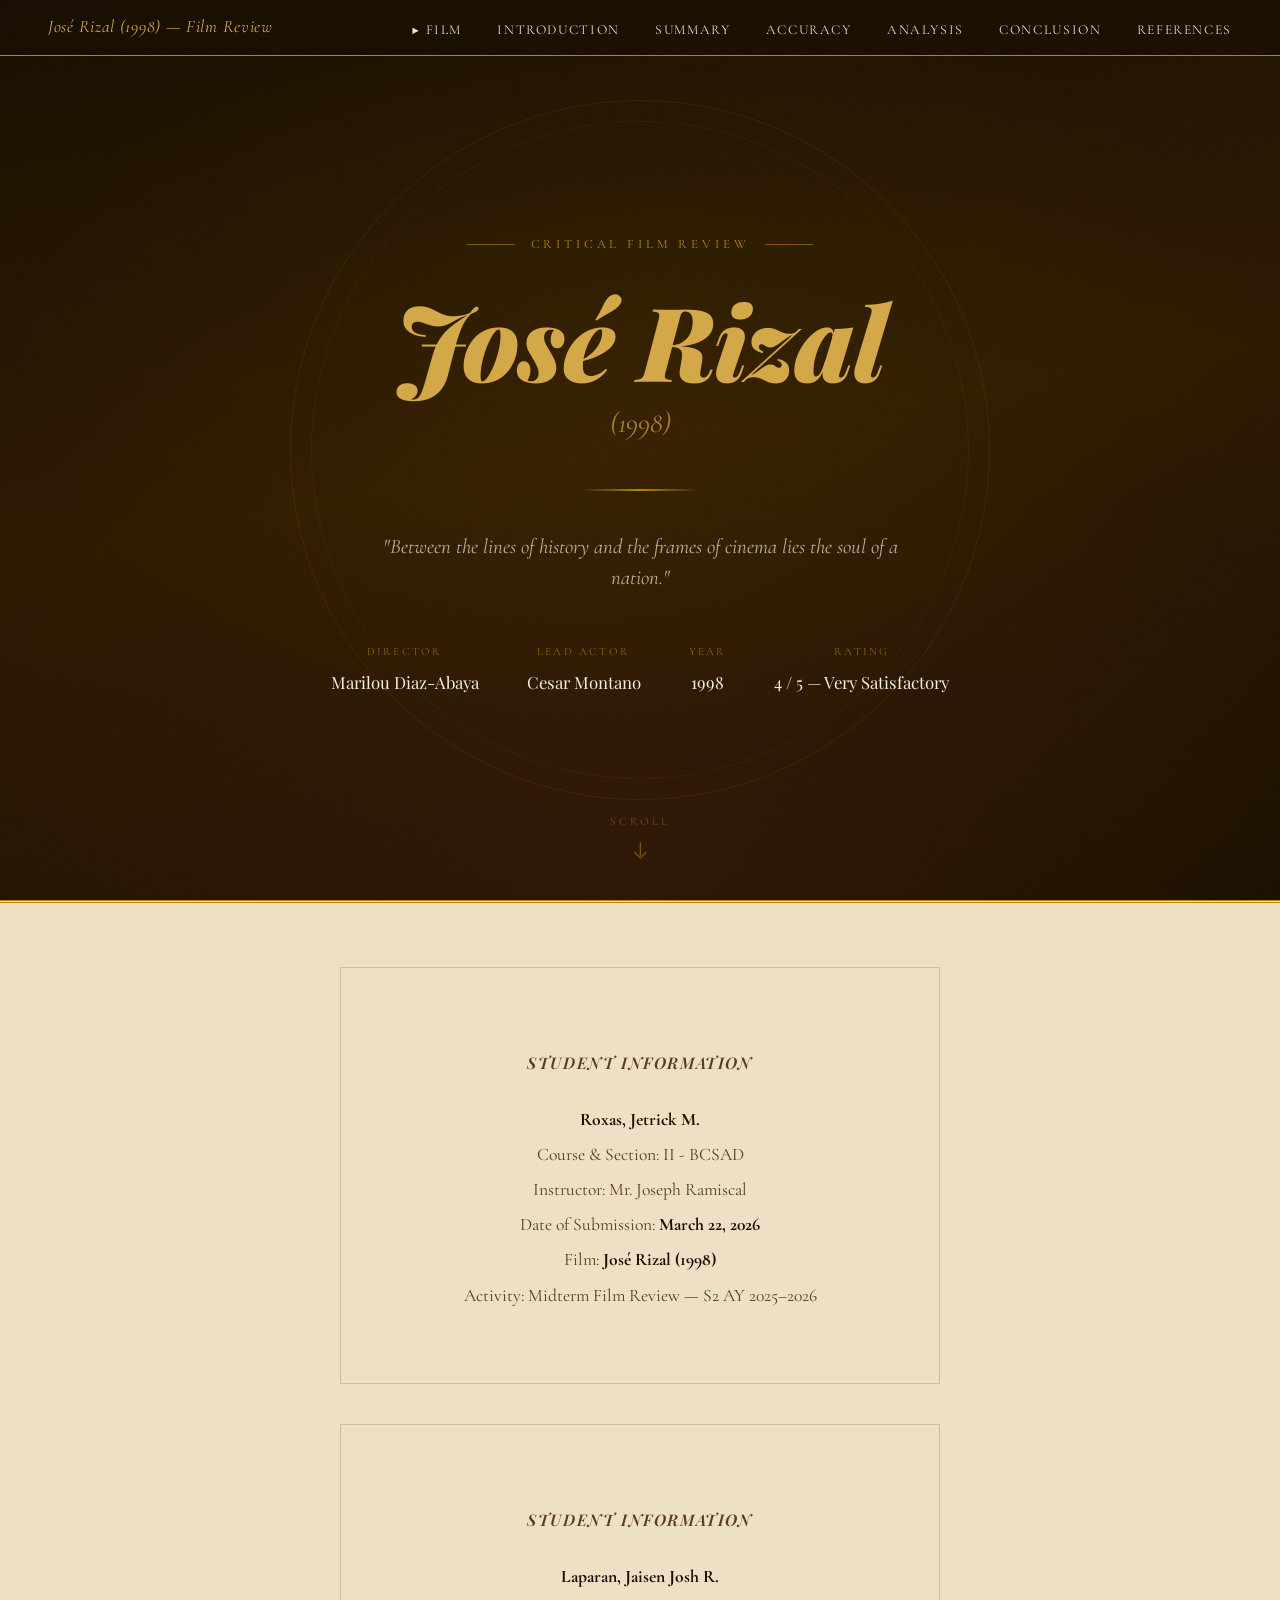
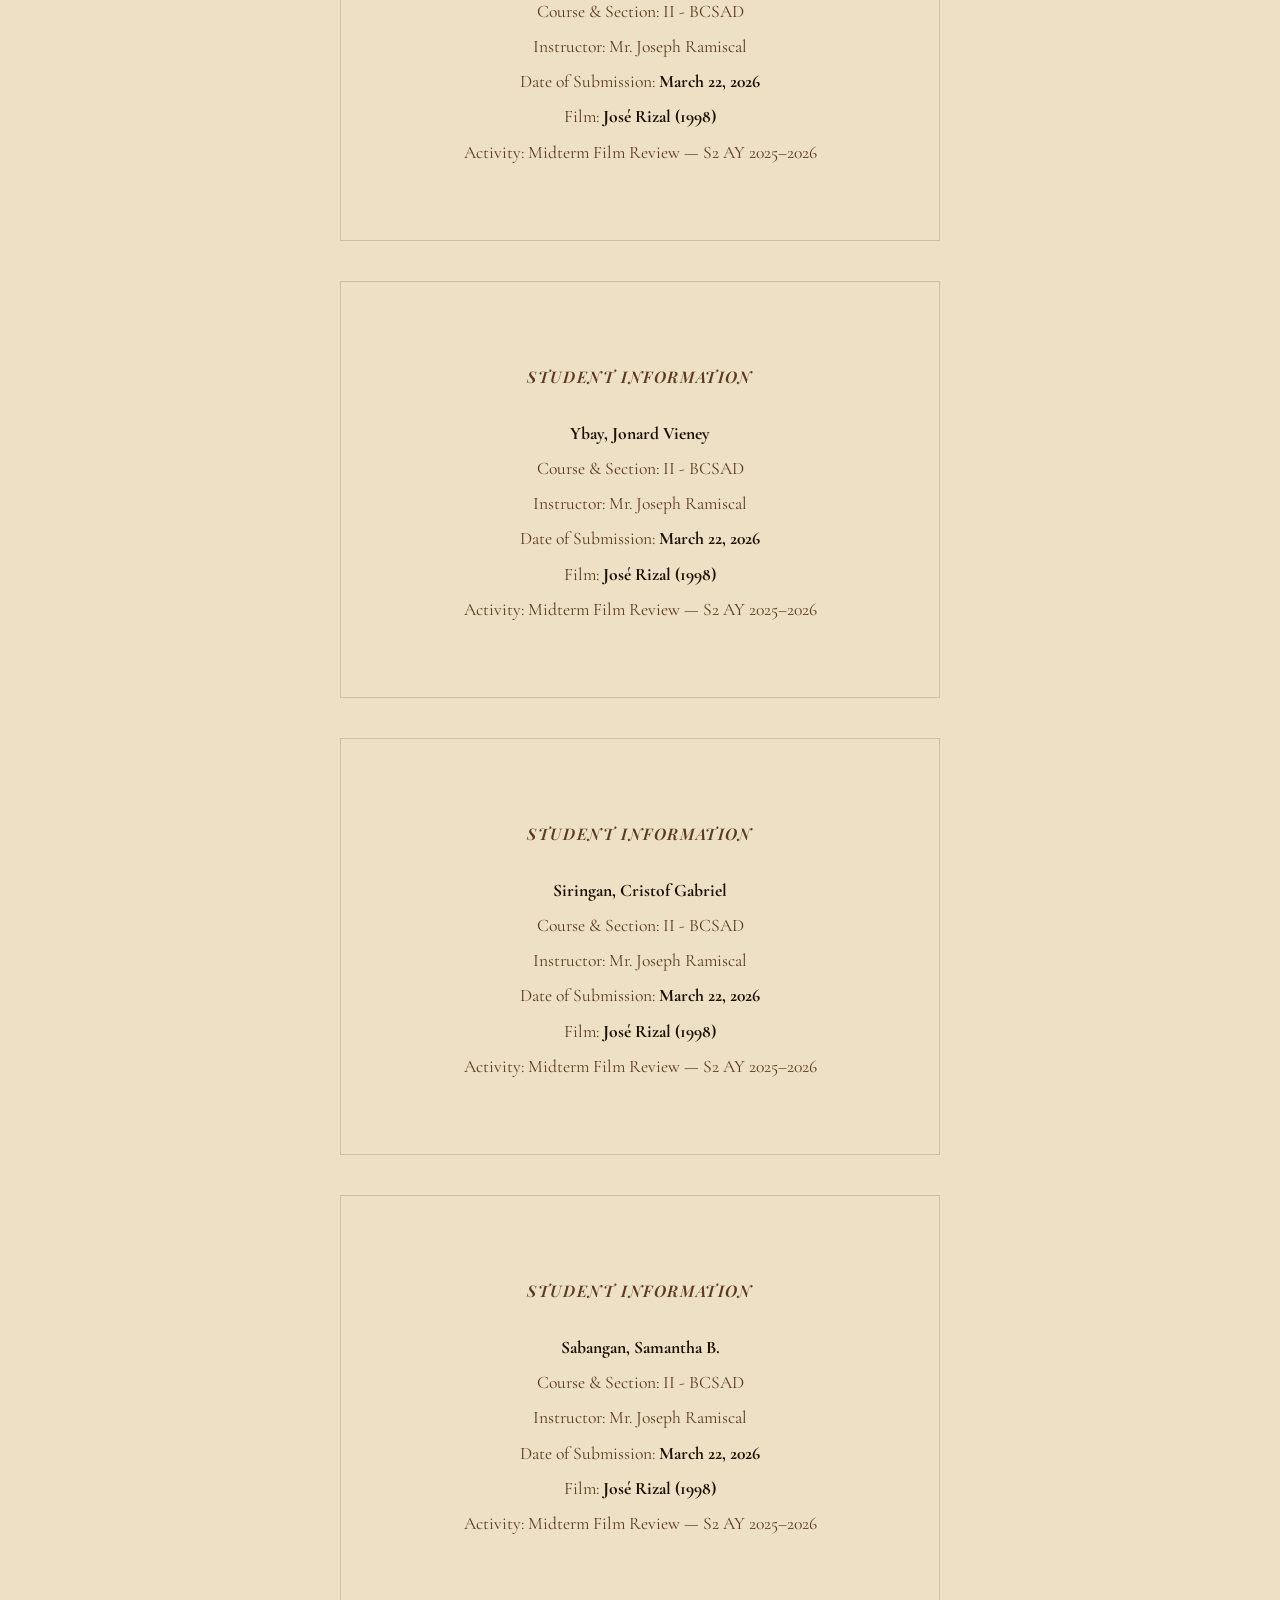
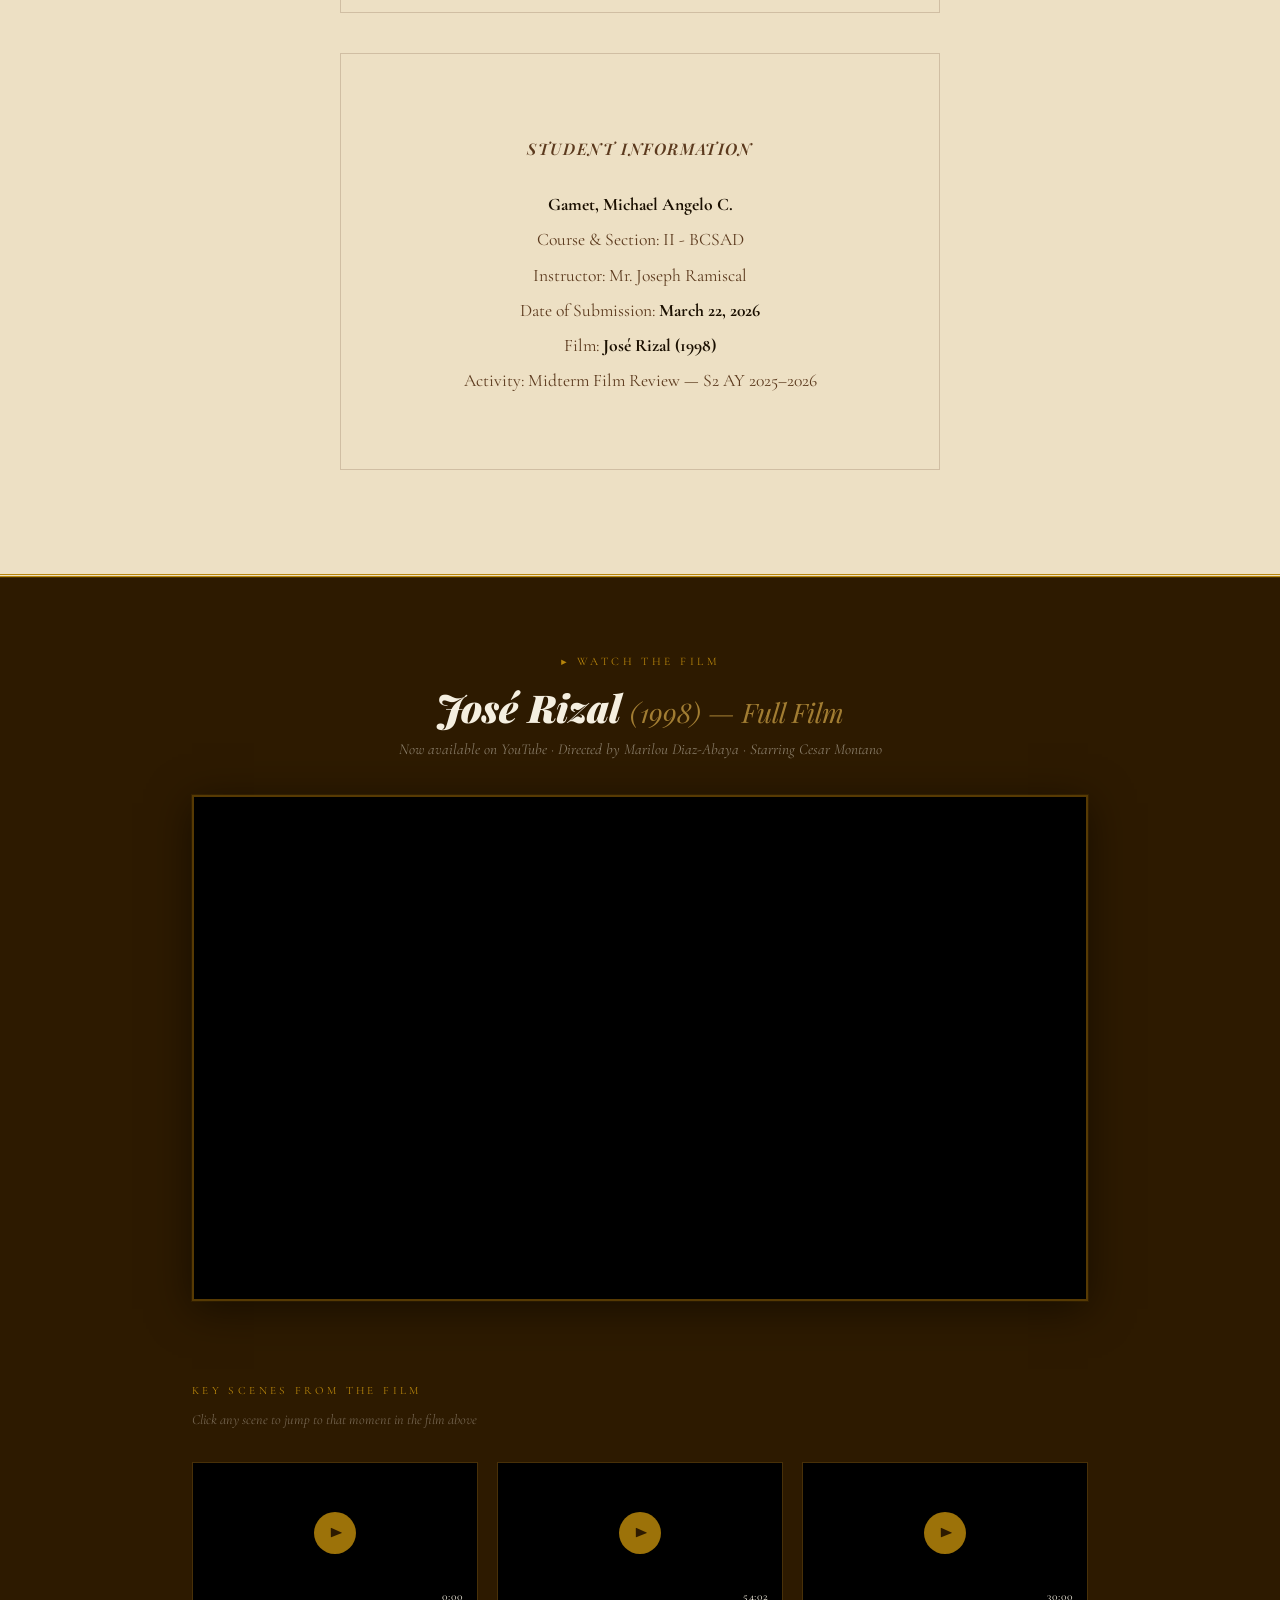
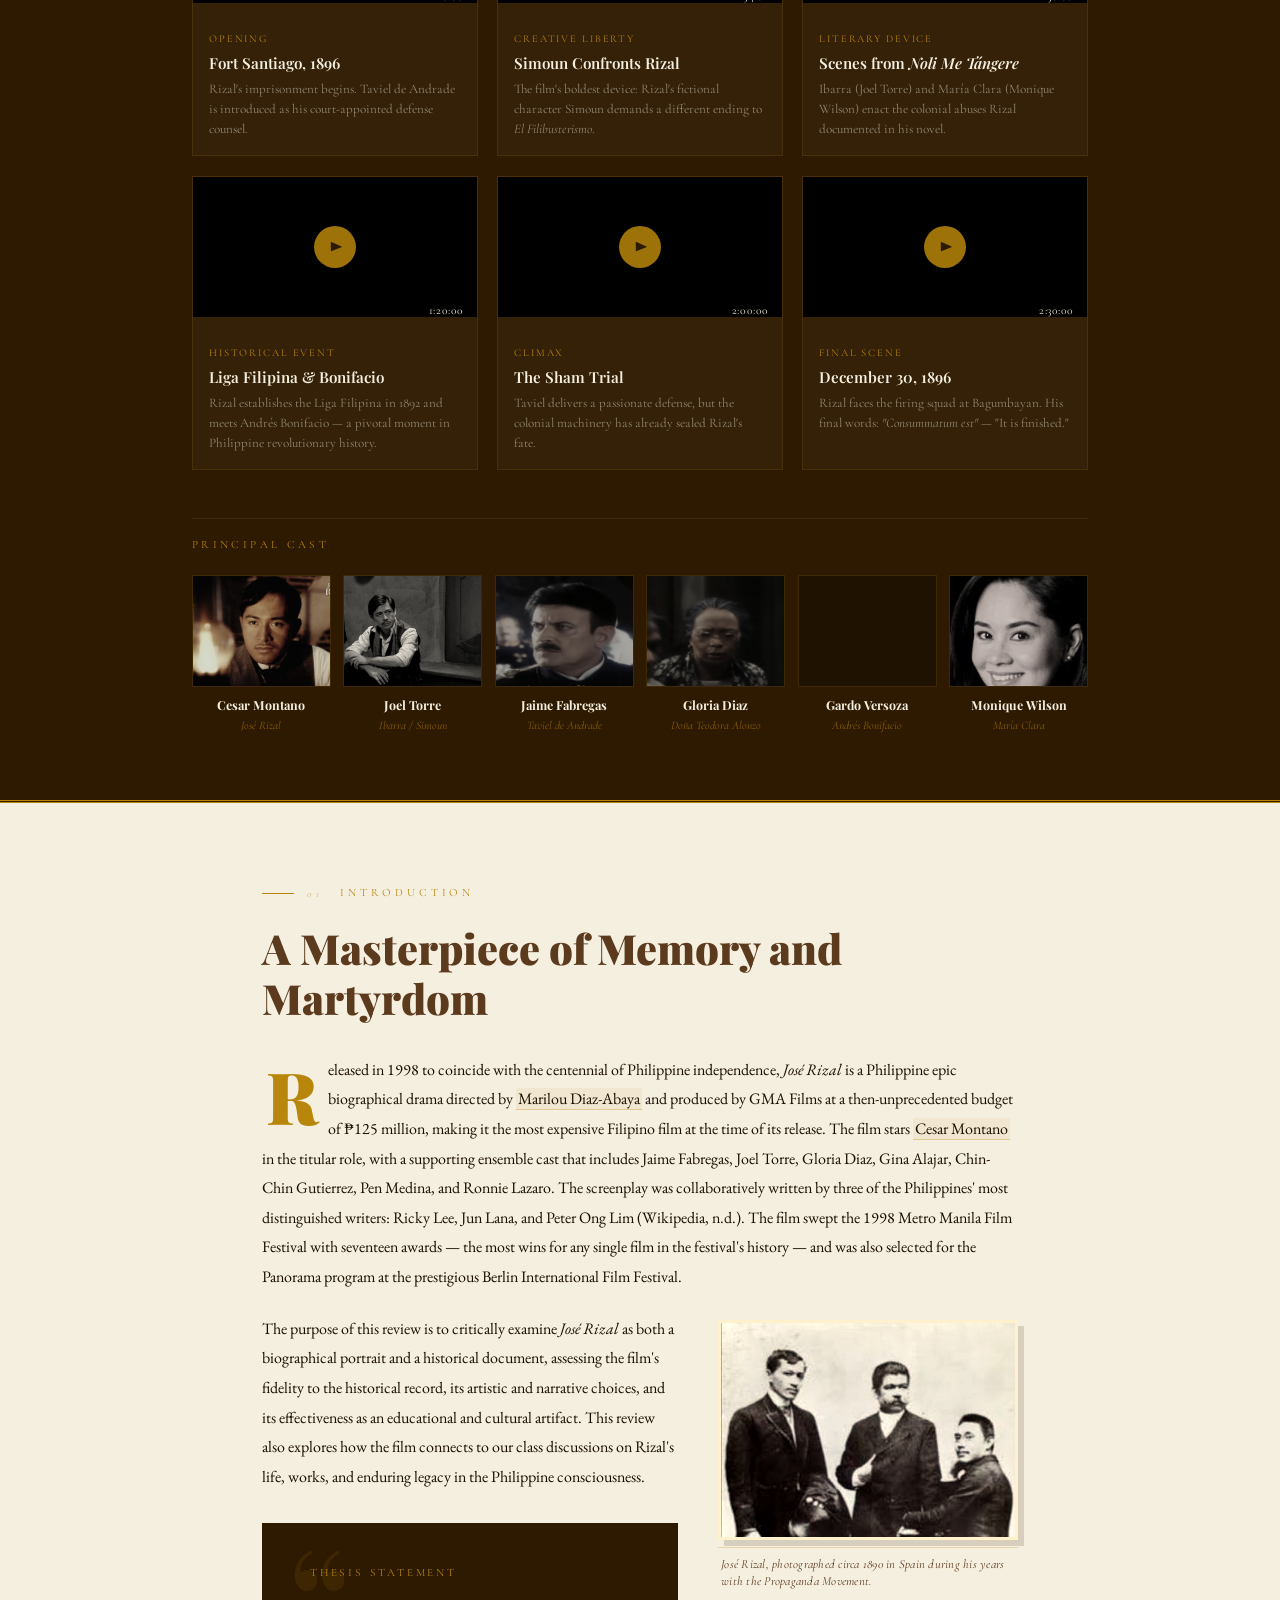
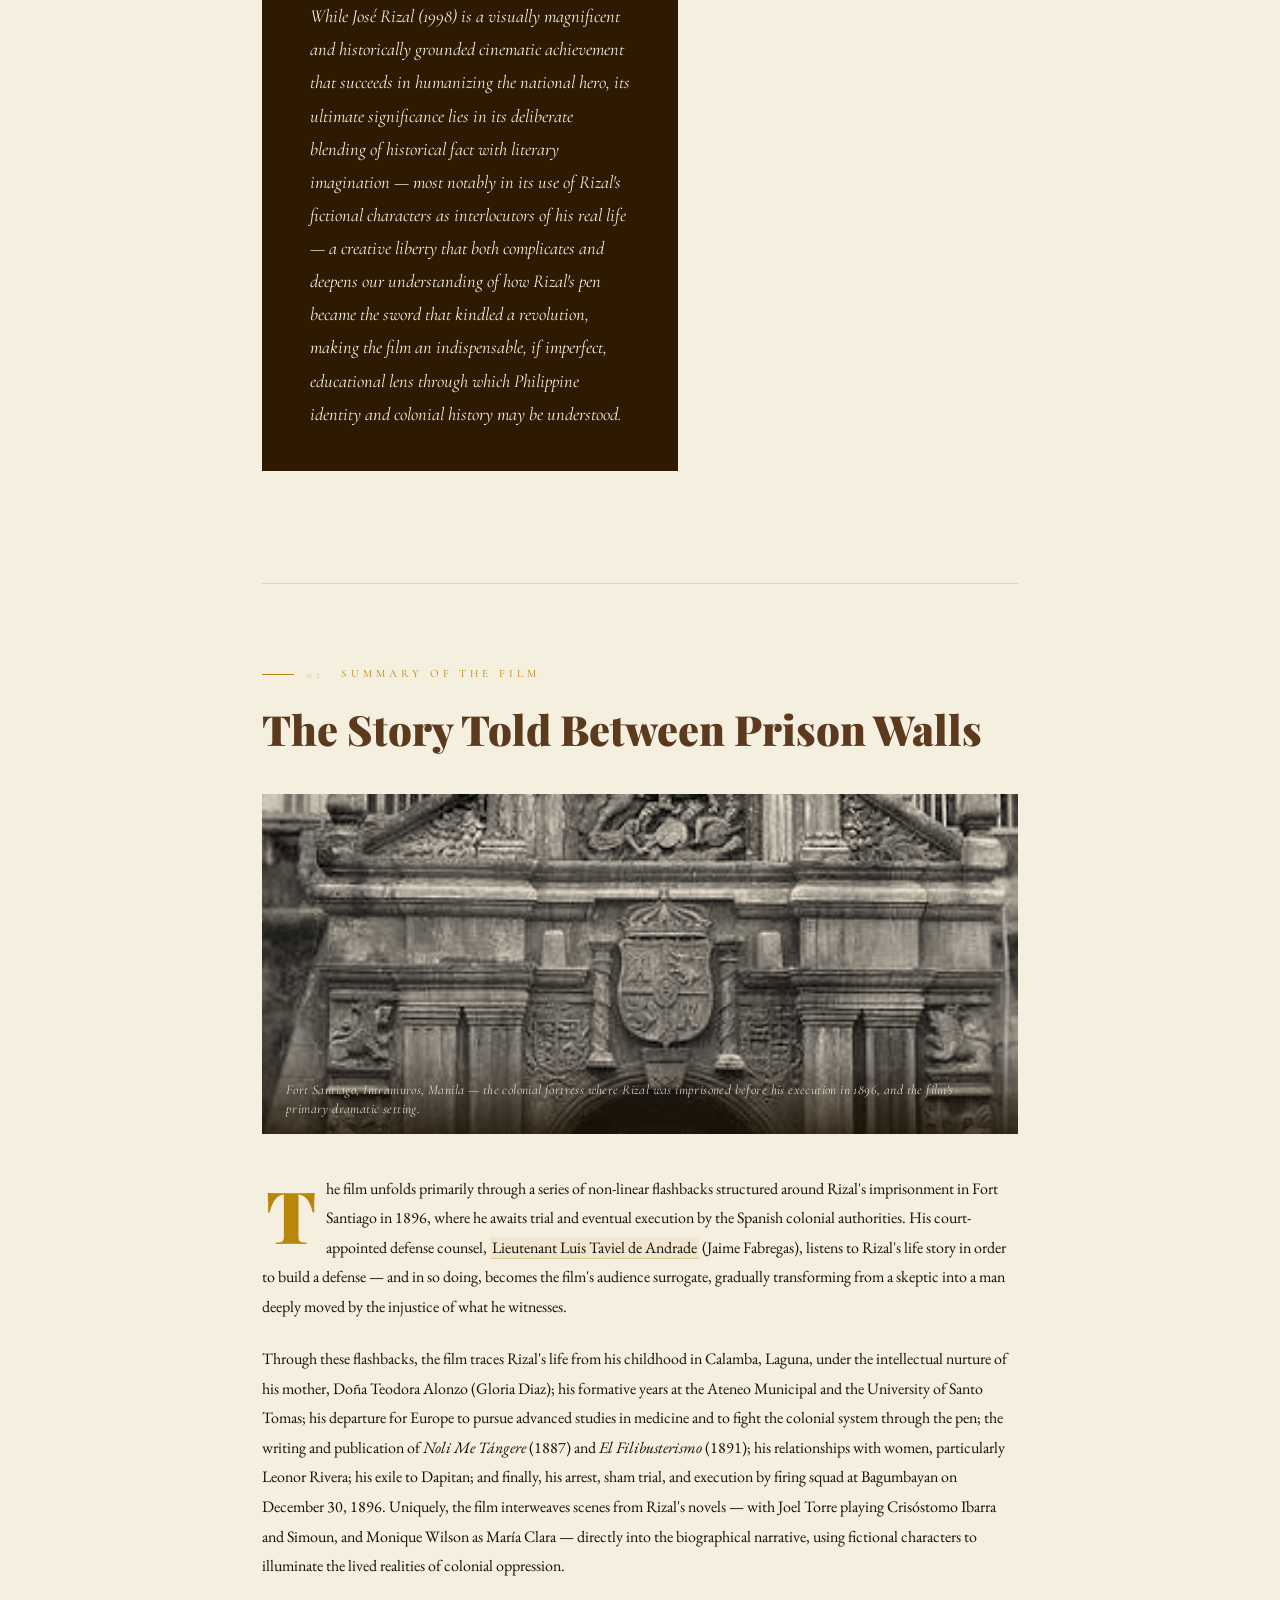
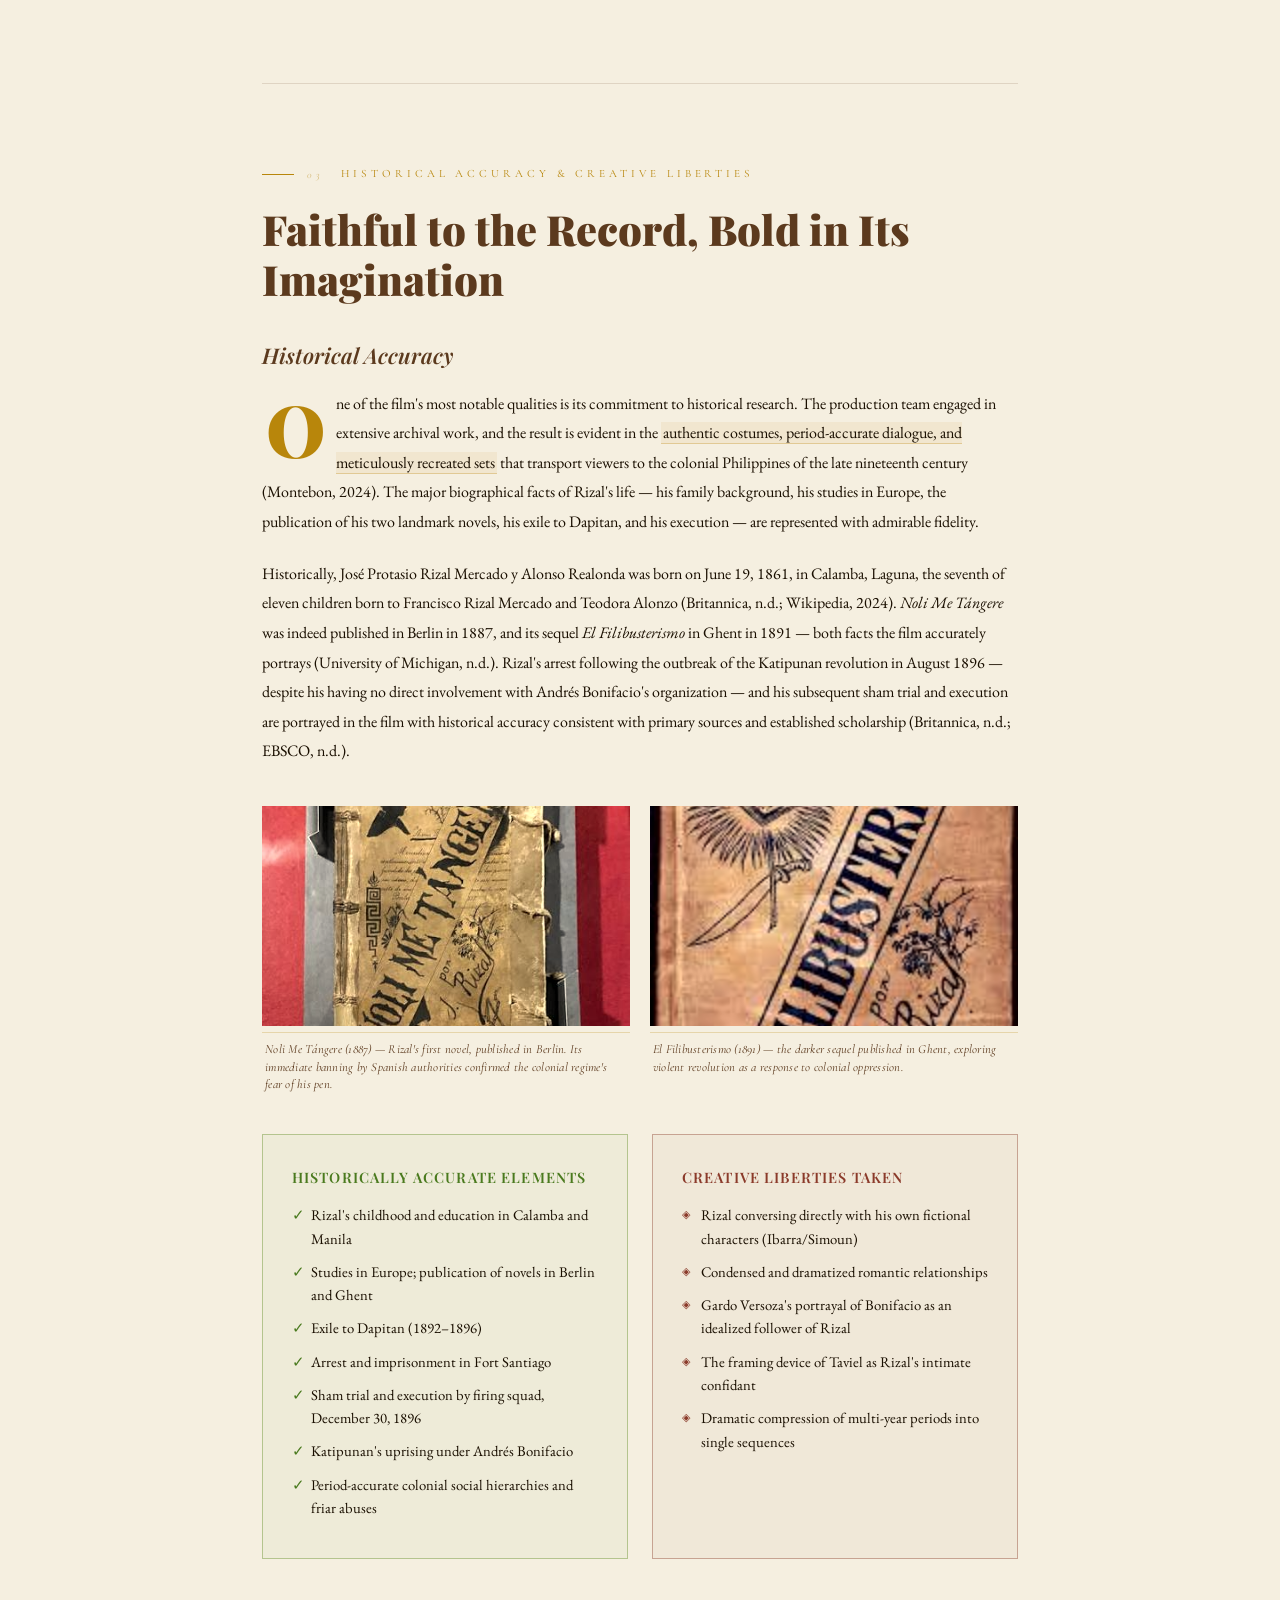
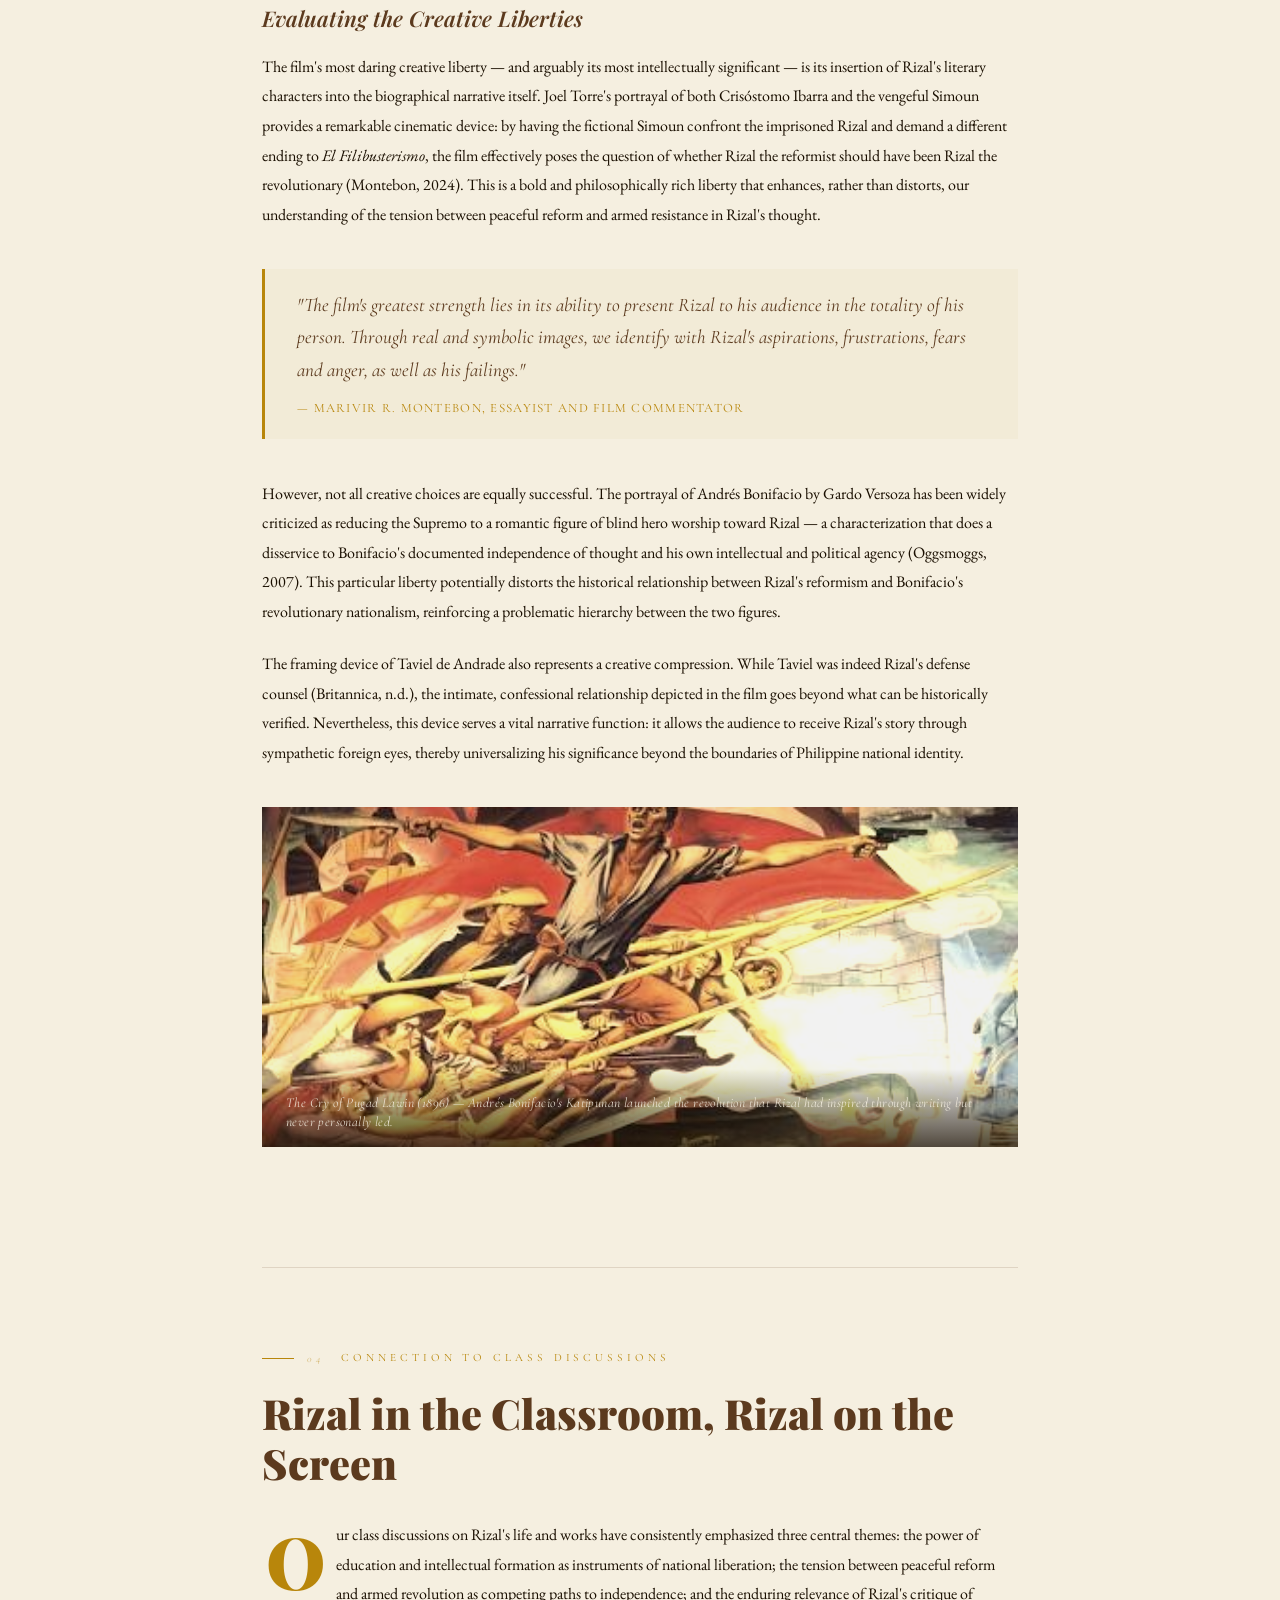
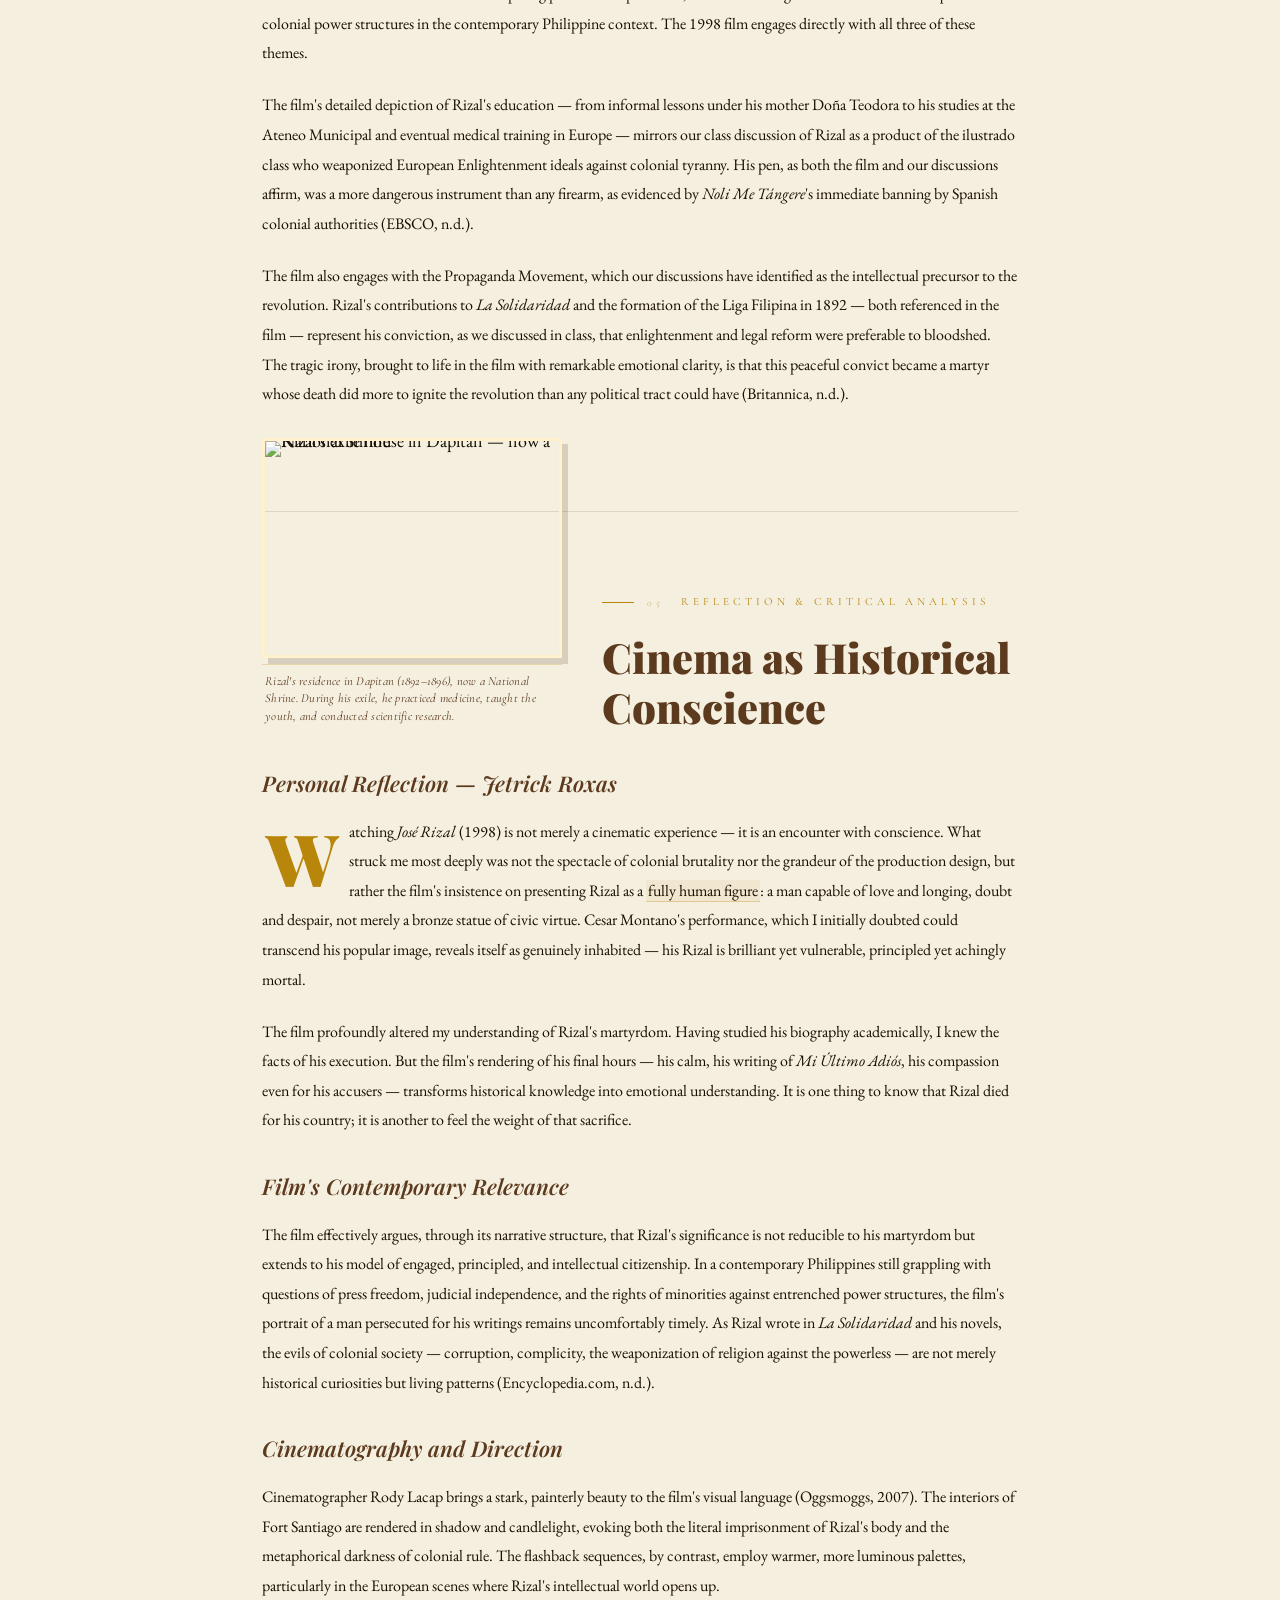
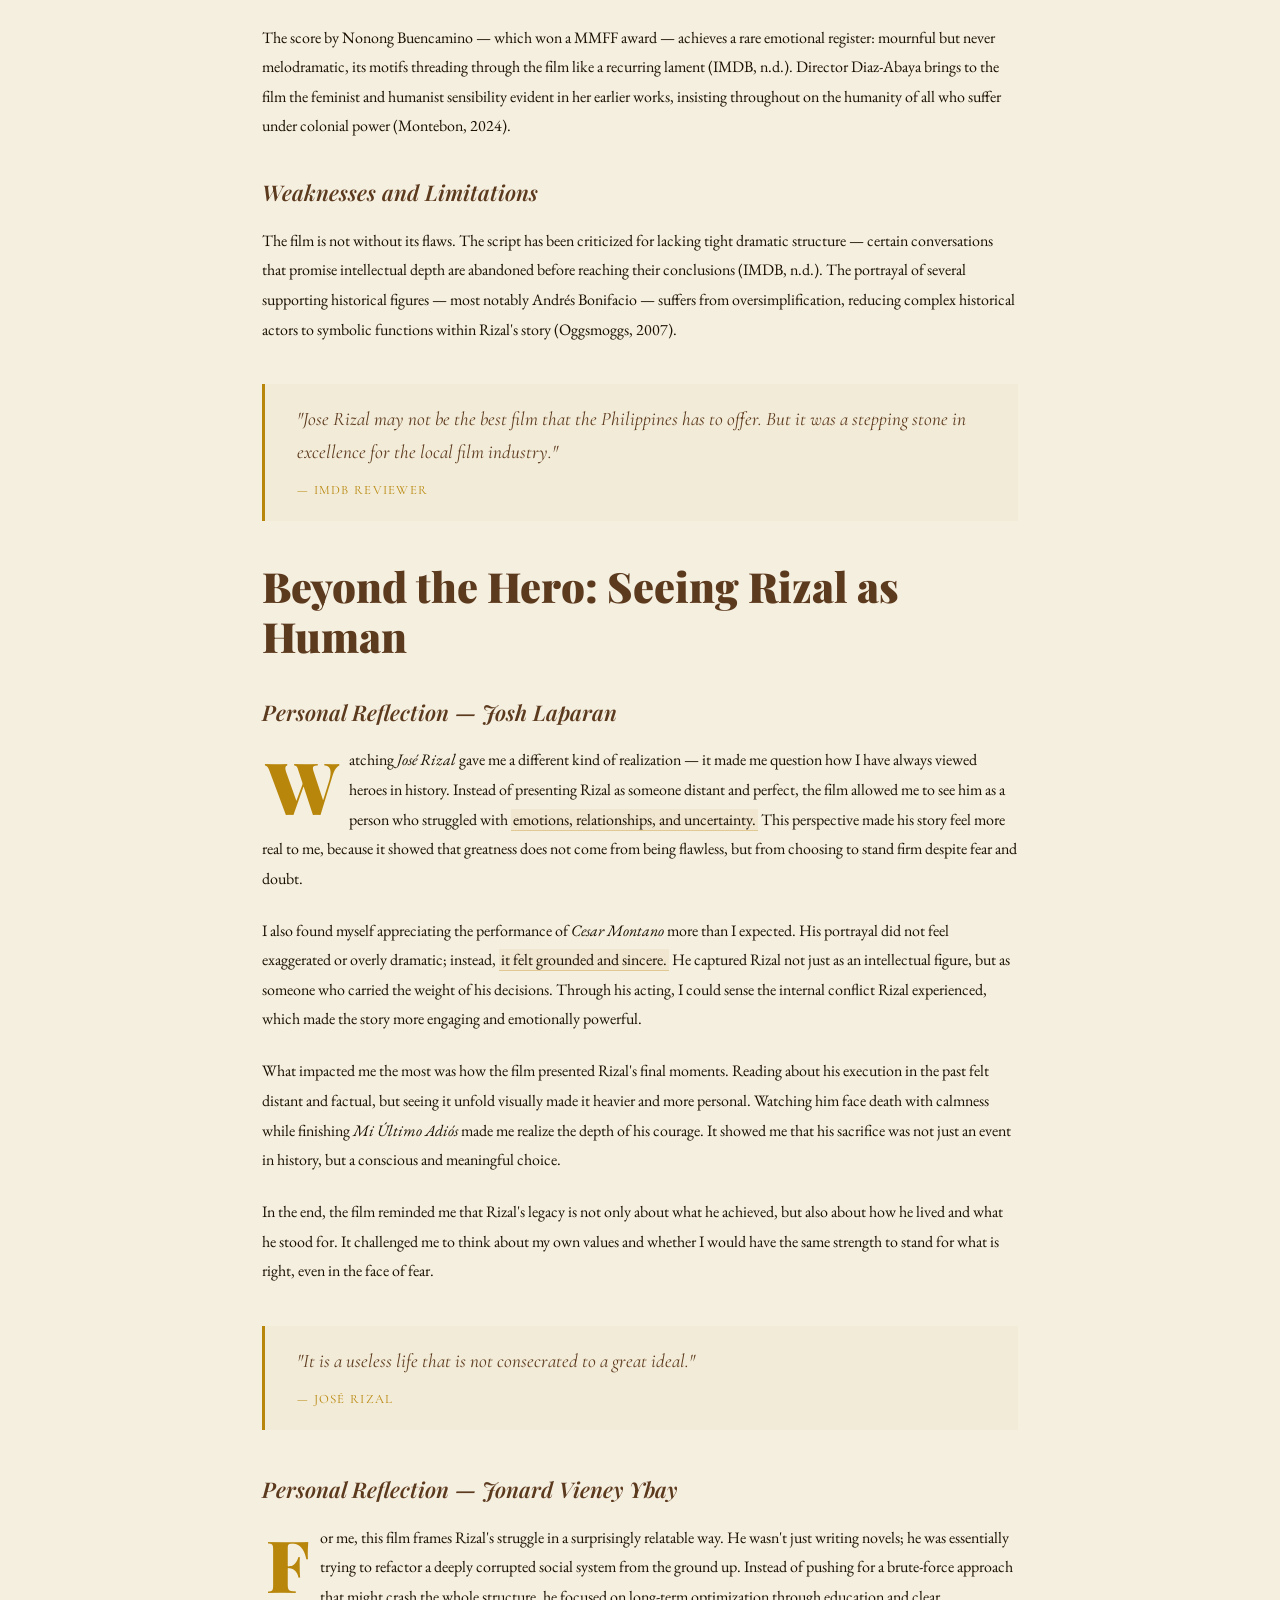
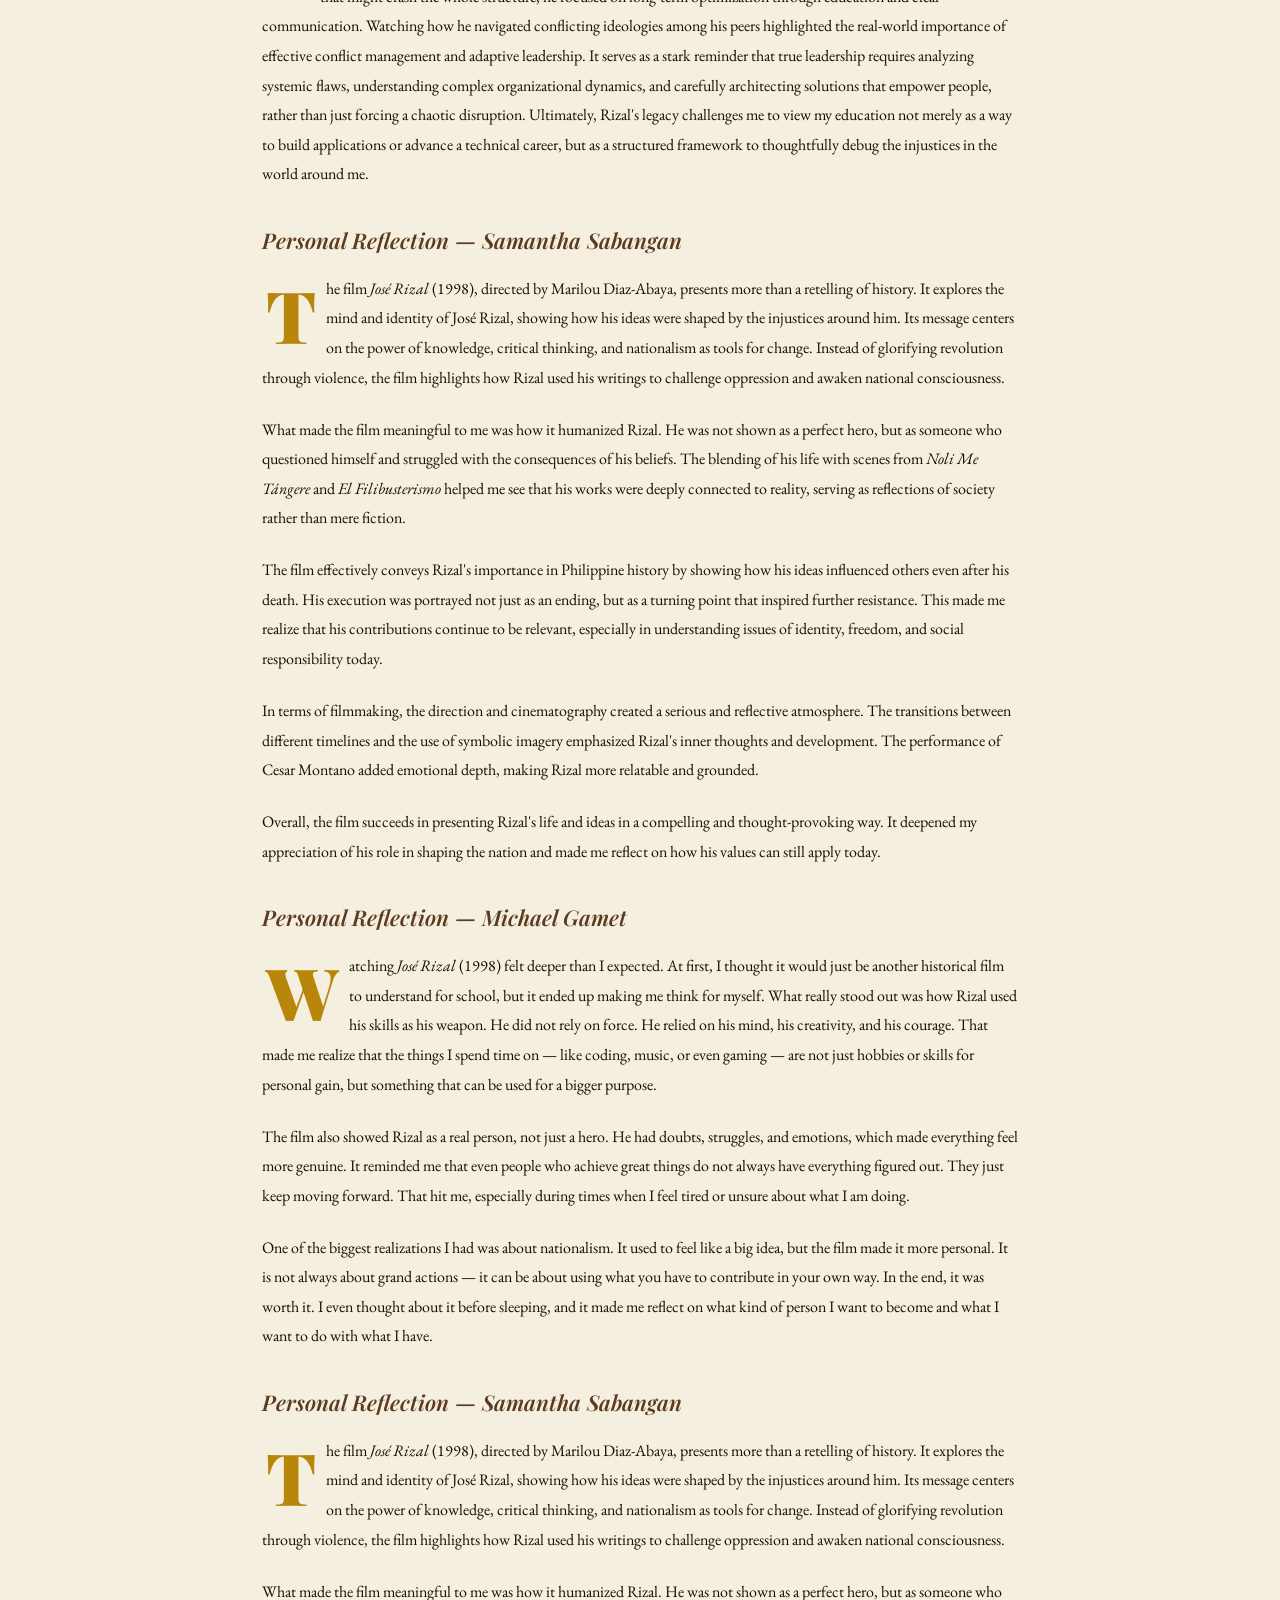
==== commit a0d1d671: "final" ====
--- a/FilmReview.html
+++ b/FilmReview.html
@@ -113,6 +113,30 @@
     <h3>Student Information</h3>
     <p>
       <strong>Siringan, Cristof Gabriel</strong><br>
+      Course &amp; Section: II - BCSAD<br>
+      Instructor: Mr. Joseph Ramiscal<br>
+      Date of Submission: <strong>March 22, 2026</strong><br>
+      Film: <strong>José Rizal (1998)</strong><br>
+      Activity: Midterm Film Review — S2 AY 2025–2026
+    </p>
+  </div>
+
+  <div class="title-page-inner">
+    <h3>Student Information</h3>
+    <p>
+      <strong>Sabangan, Samantha B.</strong><br>
+      Course &amp; Section: II - BCSAD<br>
+      Instructor: Mr. Joseph Ramiscal<br>
+      Date of Submission: <strong>March 22, 2026</strong><br>
+      Film: <strong>José Rizal (1998)</strong><br>
+      Activity: Midterm Film Review — S2 AY 2025–2026
+    </p>
+  </div>
+
+  <div class="title-page-inner">
+    <h3>Student Information</h3>
+    <p>
+      <strong>Gamet, Michael Angelo C.</strong><br>
       Course &amp; Section: II - BCSAD<br>
       Instructor: Mr. Joseph Ramiscal<br>
       Date of Submission: <strong>March 22, 2026</strong><br>
@@ -157,7 +181,6 @@
 
     <div class="scene-gallery">
 
-      <!-- Scene 1: Opening / Fort Santiago -->
       <a class="scene-card" href="https://www.youtube.com/watch?v=p3tURdrBkEU&t=0s" target="_blank" rel="noopener">
         <div class="scene-thumb">
           <img src="https://img.youtube.com/vi/p3tURdrBkEU/maxresdefault.jpg"
@@ -173,13 +196,11 @@
         </div>
       </a>
 
-      <!-- Scene 2: Ibarra/Simoun confrontation ~54min -->
       <a class="scene-card" href="https://www.youtube.com/watch?v=p3tURdrBkEU&t=3242s" target="_blank" rel="noopener">
         <div class="scene-thumb">
           <img src="https://img.youtube.com/vi/p3tURdrBkEU/maxresdefault.jpg"
                onerror="this.src='https://img.youtube.com/vi/p3tURdrBkEU/hqdefault.jpg'"
-               alt="Simoun confronts Rizal — the film's key creative liberty" loading="lazy"
-               style="object-position: center 30%">
+               alt="Simoun confronts Rizal" loading="lazy">
           <div class="scene-play">▶</div>
           <div class="scene-timestamp">54:02</div>
         </div>
@@ -190,13 +211,11 @@
         </div>
       </a>
 
-      <!-- Scene 3: Noli Me Tangere chapters ~30min -->
       <a class="scene-card" href="https://www.youtube.com/watch?v=p3tURdrBkEU&t=1800s" target="_blank" rel="noopener">
         <div class="scene-thumb">
           <img src="https://img.youtube.com/vi/p3tURdrBkEU/maxresdefault.jpg"
                onerror="this.src='https://img.youtube.com/vi/p3tURdrBkEU/hqdefault.jpg'"
-               alt="Noli Me Tangere novel scenes" loading="lazy"
-               style="object-position: center 60%">
+               alt="Noli Me Tangere novel scenes" loading="lazy">
           <div class="scene-play">▶</div>
           <div class="scene-timestamp">30:00</div>
         </div>
@@ -207,13 +226,11 @@
         </div>
       </a>
 
-      <!-- Scene 4: Liga Filipina / Bonifacio ~1h20m -->
       <a class="scene-card" href="https://www.youtube.com/watch?v=p3tURdrBkEU&t=4800s" target="_blank" rel="noopener">
         <div class="scene-thumb">
           <img src="https://img.youtube.com/vi/p3tURdrBkEU/maxresdefault.jpg"
                onerror="this.src='https://img.youtube.com/vi/p3tURdrBkEU/hqdefault.jpg'"
-               alt="Liga Filipina and Bonifacio scene" loading="lazy"
-               style="object-position: right 50%">
+               alt="Liga Filipina and Bonifacio scene" loading="lazy">
           <div class="scene-play">▶</div>
           <div class="scene-timestamp">1:20:00</div>
         </div>
@@ -224,30 +241,26 @@
         </div>
       </a>
 
-      <!-- Scene 5: Trial -->
       <a class="scene-card" href="https://www.youtube.com/watch?v=p3tURdrBkEU&t=7200s" target="_blank" rel="noopener">
         <div class="scene-thumb">
           <img src="https://img.youtube.com/vi/p3tURdrBkEU/maxresdefault.jpg"
                onerror="this.src='https://img.youtube.com/vi/p3tURdrBkEU/hqdefault.jpg'"
-               alt="The trial of José Rizal" loading="lazy"
-               style="object-position: left 40%">
+               alt="The trial of José Rizal" loading="lazy">
           <div class="scene-play">▶</div>
           <div class="scene-timestamp">2:00:00</div>
         </div>
         <div class="scene-info">
           <span class="scene-tag">Climax</span>
           <h4>The Sham Trial</h4>
-          <p>Taviel delivers a passionate defense, but the colonial machinery has already sealed Rizal's fate. A haunting indictment of colonial justice.</p>
+          <p>Taviel delivers a passionate defense, but the colonial machinery has already sealed Rizal's fate.</p>
         </div>
       </a>
 
-      <!-- Scene 6: Execution -->
       <a class="scene-card" href="https://www.youtube.com/watch?v=p3tURdrBkEU&t=9000s" target="_blank" rel="noopener">
         <div class="scene-thumb">
           <img src="https://img.youtube.com/vi/p3tURdrBkEU/maxresdefault.jpg"
                onerror="this.src='https://img.youtube.com/vi/p3tURdrBkEU/hqdefault.jpg'"
-               alt="Rizal's execution scene — December 30, 1896" loading="lazy"
-               style="object-position: center 70%">
+               alt="Rizal's execution scene — December 30, 1896" loading="lazy">
           <div class="scene-play">▶</div>
           <div class="scene-timestamp">2:30:00</div>
         </div>
@@ -262,6 +275,10 @@
   </div><!-- /.scene-gallery-wrap -->
 
   <!-- CAST SPOTLIGHT -->
+  <!-- ✏️ TO CHANGE A CAST IMAGE:
+       Replace the src="..." with your image filename (e.g. src="cesar-montano.jpg")
+       Make sure the image file is in the SAME folder as this HTML file.
+       The JavaScript that used to override these images has been removed. -->
   <div class="cast-wrap">
     <div class="cast-header">
       <span class="scene-gallery-eyebrow">Principal Cast</span>
@@ -271,9 +288,10 @@
       <!-- Cesar Montano — José Rizal -->
       <div class="cast-card">
         <div class="cast-thumb">
-          <img src="https://img.youtube.com/vi/p3tURdrBkEU/hqdefault.jpg"
+          <img src="cesar-montano.jpg"
+               onerror="this.src='https://img.youtube.com/vi/p3tURdrBkEU/hqdefault.jpg'"
                alt="Cesar Montano as José Rizal" loading="lazy"
-               style="object-position: 18% 12%;">
+               style="object-position: center top;">
         </div>
         <div class="cast-info">
           <strong>Cesar Montano</strong>
@@ -284,9 +302,10 @@
       <!-- Joel Torre — Ibarra / Simoun -->
       <div class="cast-card">
         <div class="cast-thumb">
-          <img src="https://img.youtube.com/vi/p3tURdrBkEU/hqdefault.jpg"
+          <img src="joel-torre.jpg"
+               onerror="this.src='joel-torre.jpg'"
                alt="Joel Torre as Ibarra/Simoun" loading="lazy"
-               style="object-position: 72% 18%;">
+               style="object-position: center top;">
         </div>
         <div class="cast-info">
           <strong>Joel Torre</strong>
@@ -297,9 +316,10 @@
       <!-- Jaime Fabregas — Taviel de Andrade -->
       <div class="cast-card">
         <div class="cast-thumb">
-          <img src="https://img.youtube.com/vi/p3tURdrBkEU/hqdefault.jpg"
+          <img src="Jaime Fabregas.png"
+               onerror="this.src='Jaime Fabregas'"
                alt="Jaime Fabregas as Taviel de Andrade" loading="lazy"
-               style="object-position: 50% 8%;">
+               style="object-position: center top;">
         </div>
         <div class="cast-info">
           <strong>Jaime Fabregas</strong>
@@ -310,9 +330,10 @@
       <!-- Gloria Diaz — Doña Teodora Alonzo -->
       <div class="cast-card">
         <div class="cast-thumb">
-          <img src="https://img.youtube.com/vi/p3tURdrBkEU/hqdefault.jpg"
+          <img src="gloria-diaz.jpg"
+               onerror="this.src='Gloria Diaz.png'"
                alt="Gloria Diaz as Doña Teodora Alonzo" loading="lazy"
-               style="object-position: 35% 30%;">
+               style="object-position: center top;">
         </div>
         <div class="cast-info">
           <strong>Gloria Diaz</strong>
@@ -323,9 +344,10 @@
       <!-- Gardo Versoza — Andrés Bonifacio -->
       <div class="cast-card">
         <div class="cast-thumb">
-          <img src="https://img.youtube.com/vi/p3tURdrBkEU/hqdefault.jpg"
+          <img src="gardo-versoza.jpg"
+               onerror="this.src='https://img.youtube.com/vi/p3tURdrBkEU/hqdefault.jpg'"
                alt="Gardo Versoza as Andrés Bonifacio" loading="lazy"
-               style="object-position: 82% 38%;">
+               style="object-position: center top;">
         </div>
         <div class="cast-info">
           <strong>Gardo Versoza</strong>
@@ -336,9 +358,10 @@
       <!-- Monique Wilson — María Clara -->
       <div class="cast-card">
         <div class="cast-thumb">
-          <img src="https://img.youtube.com/vi/p3tURdrBkEU/hqdefault.jpg"
+          <img src="monique-wilson.jpg"
+               onerror="this.src='monique wilson.jpg'"
                alt="Monique Wilson as María Clara" loading="lazy"
-               style="object-position: 62% 58%;">
+               style="object-position: center top;">
         </div>
         <div class="cast-info">
           <strong>Monique Wilson</strong>
@@ -376,7 +399,7 @@
 
     <figure class="img-float">
       <img
-        src="https://upload.wikimedia.org/wikipedia/commons/thumb/6/6b/Jose_rizal_01.jpg/402px-Jose_rizal_01.jpg"
+        src="jose Rizal.jpg"
         alt="José Rizal — historical photograph circa 1890s"
         loading="lazy">
       <figcaption>José Rizal, photographed circa 1890 in Spain during his years with the Propaganda Movement.</figcaption>
@@ -411,8 +434,8 @@
 
     <figure class="img-banner">
       <img
-        src="https://lp-cms-production.imgix.net/2019-06/ab57ac3775d90957aee6471328ce23e7-fort-santiago.jpg"
-        alt="Fort Santiago, Intramuros, Manila — the prison where Rizal spent his final days"
+        src="fort santiago.jpg"
+        alt="Fort Santiago, Intramuros, Manila"
         loading="lazy">
       <figcaption>Fort Santiago, Intramuros, Manila — the colonial fortress where Rizal was imprisoned before his execution in 1896, and the film's primary dramatic setting.</figcaption>
     </figure>
@@ -451,8 +474,8 @@
       One of the film's most notable qualities is its commitment to historical research.
       The production team engaged in extensive archival work, and the result is evident in the
       <span class="highlight">authentic costumes, period-accurate dialogue, and meticulously recreated sets</span>
-      that transport viewers to the colonial Philippines of the late nineteenth century (Montebon, 2024;
-      Letterboxd, n.d.). The major biographical facts of Rizal's life — his family background,
+      that transport viewers to the colonial Philippines of the late nineteenth century (Montebon, 2024).
+      The major biographical facts of Rizal's life — his family background,
       his studies in Europe, the publication of his two landmark novels, his exile to Dapitan, and
       his execution — are represented with admirable fidelity.
     </p>
@@ -471,14 +494,14 @@
     <div class="img-pair">
       <figure>
         <img
-          src="https://upload.wikimedia.org/wikipedia/commons/thumb/3/36/Noli_me_tangere_poster.jpg/440px-Noli_me_tangere_poster.jpg"
+          src="noli me tangere.jpg"
           alt="Noli Me Tángere — first edition cover, 1887"
           loading="lazy">
         <figcaption><em>Noli Me Tángere</em> (1887) — Rizal's first novel, published in Berlin. Its immediate banning by Spanish authorities confirmed the colonial regime's fear of his pen.</figcaption>
       </figure>
       <figure>
         <img
-          src="https://upload.wikimedia.org/wikipedia/commons/thumb/5/54/El_filibusterismo_1891.jpg/440px-El_filibusterismo_1891.jpg"
+          src="elfili.jpg"
           alt="El Filibusterismo — first edition cover, Ghent 1891"
           loading="lazy">
         <figcaption><em>El Filibusterismo</em> (1891) — the darker sequel published in Ghent, exploring violent revolution as a response to colonial oppression.</figcaption>
@@ -551,11 +574,10 @@
 
     <figure class="img-banner">
       <img
-        src="https://i.pinimg.com/originals/59/5b/62/595b622e1a1a8e8f9e2e1a1a8e8f9e2e.jpg"
+        src="pugadlawin.jpg"
         alt="Philippine Revolution 1896 — Katipunan uprising"
-        onerror="this.src='https://upload.wikimedia.org/wikipedia/commons/thumb/f/fd/Pugad_Lawin.jpg/1200px-Pugad_Lawin.jpg'"
         loading="lazy">
-      <figcaption>The Cry of Pugad Lawin (1896) — Andrés Bonifacio's Katipunan launched the revolution that Rizal had inspired through writing but never personally led. The film's depiction of this relationship drew criticism for oversimplifying Bonifacio's independent role.</figcaption>
+      <figcaption>The Cry of Pugad Lawin (1896) — Andrés Bonifacio's Katipunan launched the revolution that Rizal had inspired through writing but never personally led.</figcaption>
     </figure>
   </section>
 
@@ -593,11 +615,10 @@
 
     <figure class="img-float left">
       <img
-        src="https://joserizal.com/wp-content/uploads/2019/09/rizal-dapitan-exile-house.jpg"
+        src="rizalDapitan.jpg"
         alt="Rizal's exile house in Dapitan — now a National Shrine"
-        onerror="this.src='https://upload.wikimedia.org/wikipedia/commons/thumb/4/4f/Rizal_Shrine_Dapitan_City.jpg/1200px-Rizal_Shrine_Dapitan_City.jpg'"
         loading="lazy">
-      <figcaption>Rizal's residence in Dapitan (1892–1896), now a National Shrine. During his exile, he practiced medicine, taught the youth, and conducted scientific research — embodying his belief in education as liberation.</figcaption>
+      <figcaption>Rizal's residence in Dapitan (1892–1896), now a National Shrine. During his exile, he practiced medicine, taught the youth, and conducted scientific research.</figcaption>
     </figure>
   </section>
 
@@ -606,7 +627,7 @@
     <div class="section-label"><span class="section-num">05</span> Reflection &amp; Critical Analysis</div>
     <h2>Cinema as Historical Conscience</h2>
 
-    <h3>Personal Reflection</h3>
+    <h3>Personal Reflection — Jetrick Roxas</h3>
 
     <p class="dropcap">
       Watching <em>José Rizal</em> (1998) is not merely a cinematic experience — it is an encounter
@@ -644,9 +665,7 @@
     <h3>Cinematography and Direction</h3>
 
     <p>
-      Cinematographer Rody Lacap, one of the Philippines' most distinguished directors of
-      photography — known for his work on Mike de Leon's <em>Kisapmata</em> and Peque Gallaga's
-      <em>Oro, Plata, Mata</em> — brings a stark, painterly beauty to the film's visual language
+      Cinematographer Rody Lacap brings a stark, painterly beauty to the film's visual language
       (Oggsmoggs, 2007). The interiors of Fort Santiago are rendered in shadow and candlelight,
       evoking both the literal imprisonment of Rizal's body and the metaphorical darkness of
       colonial rule. The flashback sequences, by contrast, employ warmer, more luminous palettes,
@@ -656,26 +675,19 @@
     <p>
       The score by Nonong Buencamino — which won a MMFF award — achieves a rare emotional register:
       mournful but never melodramatic, its motifs threading through the film like a recurring
-      lament (IMDB, n.d.). Director Diaz-Abaya, who later received the Order of National Artists
-      posthumously in 2022, brings to the film the feminist and humanist sensibility evident
-      in her earlier works (<em>Brutal</em>, <em>Moral</em>, <em>Karnal</em>), insisting throughout
-      on the humanity of all who suffer under colonial power — women, laborers, and intellectuals alike
-      (Montebon, 2024).
+      lament (IMDB, n.d.). Director Diaz-Abaya brings to the film the feminist and humanist
+      sensibility evident in her earlier works, insisting throughout on the humanity of all who
+      suffer under colonial power (Montebon, 2024).
     </p>
 
     <h3>Weaknesses and Limitations</h3>
 
     <p>
-      The film is not without its flaws. The script, despite its literary pedigree, has been
-      criticized for lacking tight dramatic structure — certain conversations that promise
-      intellectual depth are abandoned before reaching their conclusions (IMDB, n.d.). The portrayal
-      of several supporting historical figures — most notably Andrés Bonifacio — suffers from
-      oversimplification, reducing complex historical actors to symbolic functions within Rizal's story.
-      This reflects a broader tendency in nationalist historiography: the elevation of Rizal's narrative
-      necessarily casts shadows over other equally significant figures and trajectories. The film is,
-      ultimately, as one critic observed, "basically a history book adapted to film" — a quality
-      that serves educational purposes but occasionally constrains its artistic ambitions
-      (Oggsmoggs, 2007).
+      The film is not without its flaws. The script has been criticized for lacking tight dramatic
+      structure — certain conversations that promise intellectual depth are abandoned before reaching
+      their conclusions (IMDB, n.d.). The portrayal of several supporting historical figures —
+      most notably Andrés Bonifacio — suffers from oversimplification, reducing complex historical
+      actors to symbolic functions within Rizal's story (Oggsmoggs, 2007).
     </p>
 
     <blockquote>
@@ -683,6 +695,173 @@
       stone in excellence for the local film industry."
       <cite>— IMDB Reviewer</cite>
     </blockquote>
+
+    <!-- ======================================================
+         PERSONAL REFLECTIONS
+         ====================================================== -->
+    <h2>Beyond the Hero: Seeing Rizal as Human</h2>
+
+    <h3>Personal Reflection — Josh Laparan</h3>
+
+    <p class="dropcap">
+      Watching <em>José Rizal</em> gave me a different kind of realization — it made me question how I
+      have always viewed heroes in history. Instead of presenting Rizal as someone distant and perfect,
+      the film allowed me to see him as a person who struggled with
+      <span class="highlight">emotions, relationships, and uncertainty.</span>
+      This perspective made his story feel more real to me, because it showed that greatness does not
+      come from being flawless, but from choosing to stand firm despite fear and doubt.
+    </p>
+
+    <p>
+      I also found myself appreciating the performance of <em>Cesar Montano</em> more than I expected.
+      His portrayal did not feel exaggerated or overly dramatic; instead,
+      <span class="highlight">it felt grounded and sincere.</span>
+      He captured Rizal not just as an intellectual figure, but as someone who carried the weight of his
+      decisions. Through his acting, I could sense the internal conflict Rizal experienced, which made
+      the story more engaging and emotionally powerful.
+    </p>
+
+    <p>
+      What impacted me the most was how the film presented Rizal's final moments. Reading about his
+      execution in the past felt distant and factual, but seeing it unfold visually made it heavier and
+      more personal. Watching him face death with calmness while finishing <em>Mi Último Adiós</em> made
+      me realize the depth of his courage. It showed me that his sacrifice was not just an event in
+      history, but a conscious and meaningful choice.
+    </p>
+
+    <p>
+      In the end, the film reminded me that Rizal's legacy is not only about what he achieved, but also
+      about how he lived and what he stood for. It challenged me to think about my own values and whether
+      I would have the same strength to stand for what is right, even in the face of fear.
+    </p>
+
+    <blockquote>
+      "It is a useless life that is not consecrated to a great ideal."
+      <cite>— José Rizal</cite>
+    </blockquote>
+
+    <h3>Personal Reflection — Jonard Vieney Ybay</h3>
+
+    <p class="dropcap">
+      For me, this film frames Rizal's struggle in a surprisingly relatable way. He wasn't just writing
+      novels; he was essentially trying to refactor a deeply corrupted social system from the ground up.
+      Instead of pushing for a brute-force approach that might crash the whole structure, he focused on
+      long-term optimization through education and clear communication. Watching how he navigated
+      conflicting ideologies among his peers highlighted the real-world importance of effective conflict
+      management and adaptive leadership. It serves as a stark reminder that true leadership requires
+      analyzing systemic flaws, understanding complex organizational dynamics, and carefully architecting
+      solutions that empower people, rather than just forcing a chaotic disruption. Ultimately, Rizal's
+      legacy challenges me to view my education not merely as a way to build applications or advance a
+      technical career, but as a structured framework to thoughtfully debug the injustices in the world
+      around me.
+    </p>
+
+    <h3>Personal Reflection — Samantha Sabangan</h3>
+
+    <p class="dropcap">
+      The film <em>José Rizal</em> (1998), directed by Marilou Diaz-Abaya, presents more than a
+      retelling of history. It explores the mind and identity of José Rizal, showing how his ideas were
+      shaped by the injustices around him. Its message centers on the power of knowledge, critical
+      thinking, and nationalism as tools for change. Instead of glorifying revolution through violence,
+      the film highlights how Rizal used his writings to challenge oppression and awaken national
+      consciousness.
+    </p>
+
+    <p>
+      What made the film meaningful to me was how it humanized Rizal. He was not shown as a perfect
+      hero, but as someone who questioned himself and struggled with the consequences of his beliefs.
+      The blending of his life with scenes from <em>Noli Me Tángere</em> and <em>El Filibusterismo</em>
+      helped me see that his works were deeply connected to reality, serving as reflections of society
+      rather than mere fiction.
+    </p>
+
+    <p>
+      The film effectively conveys Rizal's importance in Philippine history by showing how his ideas
+      influenced others even after his death. His execution was portrayed not just as an ending, but as
+      a turning point that inspired further resistance. This made me realize that his contributions
+      continue to be relevant, especially in understanding issues of identity, freedom, and social
+      responsibility today.
+    </p>
+
+    <p>
+      In terms of filmmaking, the direction and cinematography created a serious and reflective
+      atmosphere. The transitions between different timelines and the use of symbolic imagery emphasized
+      Rizal's inner thoughts and development. The performance of Cesar Montano added emotional depth,
+      making Rizal more relatable and grounded.
+    </p>
+
+    <p>
+      Overall, the film succeeds in presenting Rizal's life and ideas in a compelling and
+      thought-provoking way. It deepened my appreciation of his role in shaping the nation and made me
+      reflect on how his values can still apply today.
+    </p>
+
+    <h3>Personal Reflection — Michael Gamet</h3>
+
+    <p class="dropcap">
+      Watching <em>José Rizal</em> (1998) felt deeper than I expected. At first, I thought it would just
+      be another historical film to understand for school, but it ended up making me think for myself.
+      What really stood out was how Rizal used his skills as his weapon. He did not rely on force. He
+      relied on his mind, his creativity, and his courage. That made me realize that the things I spend
+      time on — like coding, music, or even gaming — are not just hobbies or skills for personal gain,
+      but something that can be used for a bigger purpose.
+    </p>
+
+    <p>
+      The film also showed Rizal as a real person, not just a hero. He had doubts, struggles, and
+      emotions, which made everything feel more genuine. It reminded me that even people who achieve
+      great things do not always have everything figured out. They just keep moving forward. That hit me,
+      especially during times when I feel tired or unsure about what I am doing.
+    </p>
+
+    <p>
+      One of the biggest realizations I had was about nationalism. It used to feel like a big idea, but
+      the film made it more personal. It is not always about grand actions — it can be about using what
+      you have to contribute in your own way. In the end, it was worth it. I even thought about it before
+      sleeping, and it made me reflect on what kind of person I want to become and what I want to do with
+      what I have.
+    </p>
+
+    <h3>Personal Reflection — Samantha Sabangan</h3>
+
+    <p class="dropcap">
+      The film <em>José Rizal</em> (1998), directed by Marilou Diaz-Abaya, presents more than a
+      retelling of history. It explores the mind and identity of José Rizal, showing how his ideas were
+      shaped by the injustices around him. Its message centers on the power of knowledge, critical
+      thinking, and nationalism as tools for change. Instead of glorifying revolution through violence,
+      the film highlights how Rizal used his writings to challenge oppression and awaken national
+      consciousness.
+    </p>
+
+    <p>
+      What made the film meaningful to me was how it humanized Rizal. He was not shown as a perfect
+      hero, but as someone who questioned himself and struggled with the consequences of his beliefs.
+      The blending of his life with scenes from <em>Noli Me Tángere</em> and <em>El Filibusterismo</em>
+      helped me see that his works were deeply connected to reality, serving as reflections of society
+      rather than mere fiction.
+    </p>
+
+    <p>
+      The film effectively conveys Rizal's importance in Philippine history by showing how his ideas
+      influenced others even after his death. His execution was portrayed not just as an ending, but as
+      a turning point that inspired further resistance. This made me realize that his contributions
+      continue to be relevant, especially in understanding issues of identity, freedom, and social
+      responsibility today.
+    </p>
+
+    <p>
+      In terms of filmmaking, the direction and cinematography created a serious and reflective
+      atmosphere. The transitions between different timelines and the use of symbolic imagery emphasized
+      Rizal's inner thoughts and development. The performance of Cesar Montano added emotional depth,
+      making Rizal more relatable and grounded.
+    </p>
+
+    <p>
+      Overall, the film succeeds in presenting Rizal's life and ideas in a compelling and
+      thought-provoking way. It deepened my appreciation of his role in shaping the nation and made me
+      reflect on how his values can still apply today.
+    </p>
+
   </section>
 
   <!-- 06 — CONCLUSION -->
@@ -732,9 +911,9 @@
 
     <figure class="img-banner">
       <img
-        src="https://upload.wikimedia.org/wikipedia/commons/thumb/3/31/Rizal_Monument_Manila.jpg/1200px-Rizal_Monument_Manila.jpg"
+        src="Rizal Monument at Luneta Park.jpg"
         alt="Rizal Monument at Luneta Park, Manila"
-        onerror="this.src='https://upload.wikimedia.org/wikipedia/commons/thumb/4/4e/Rizal_Monument%2C_Luneta_Park%2C_Manila.jpg/1200px-Rizal_Monument%2C_Luneta_Park%2C_Manila.jpg'"
+        onerror="this.src='https://upload.wikimedia.org/wikipedia/commons/thumb/e/e5/Rizal_Monument.jpg/1200px-Rizal_Monument.jpg'"
         loading="lazy">
       <figcaption>The Rizal Monument at Luneta Park (Bagumbayan), Manila — erected at the site of his execution. Sculpted by Swiss artist Richard Kissling and unveiled in 1913, it stands as the enduring symbol of his martyrdom and the nation's remembrance.</figcaption>
     </figure>
@@ -762,40 +941,40 @@
     <div class="ornament">◆ ◆ ◆</div>
 
     <p class="ref-item">
-      Britannica, T. Editors of Encyclopaedia. (n.d.). <em>José Rizal</em>. In <em>Encyclopædia Britannica</em>. Retrieved March 20, 2026, from https://www.britannica.com/biography/Jose-Rizal
+      Britannica, T. Editors of Encyclopaedia. (n.d.). <em>José Rizal</em>. In <em>Encyclopædia Britannica</em>. Retrieved March 22, 2026, from https://www.britannica.com/biography/Jose-Rizal
     </p>
     <p class="ref-item">
       Diaz-Abaya, M. (Director). (1998). <em>José Rizal</em> [Motion picture]. GMA Films.
     </p>
     <p class="ref-item">
-      EBSCO Research. (n.d.). <em>José Rizal</em>. Research Starters: Literature and Writing. EBSCO. Retrieved March 20, 2026, from https://www.ebsco.com/research-starters/literature-and-writing/jose-rizal
-    </p>
-    <p class="ref-item">
-      Encyclopedia.com. (n.d.). <em>José Rizal (1861–1896)</em>. Retrieved March 20, 2026, from https://www.encyclopedia.com/people/history/philippines-history-biographies/jose-rizal
-    </p>
-    <p class="ref-item">
-      Hutchcroft, P. D. (n.d.). <em>Noli me tángere and El filibusterismo</em> [Essay]. University of Chicago. Retrieved March 20, 2026, from https://home.uchicago.edu/aabbott/barbpapers/barbrizal.pdf
-    </p>
-    <p class="ref-item">
-      IMDB. (n.d.). <em>José Rizal (1998)</em> [Film page and user reviews]. IMDb. Retrieved March 20, 2026, from https://www.imdb.com/title/tt0186257/
-    </p>
-    <p class="ref-item">
-      Montebon, M. R. (2024, August 27). <em>Jose Rizal (1998): Experiencing from within</em>. Retrieved March 20, 2026, from https://www.marivirmontebon.com/editorial-and-essays/jose-rizal-1998-experiencing-from-within
-    </p>
-    <p class="ref-item">
-      Oggsmoggs. (2007, June). <em>Jose Rizal (Marilou Diaz-Abaya, 1998)</em> [Blog post]. Lessons From the School of Inattention. Retrieved March 20, 2026, from http://oggsmoggs.blogspot.com/2007/06/jose-rizal-1998.html
-    </p>
-    <p class="ref-item">
-      University of Michigan Library. (n.d.). <em>Translation and memory: The literary worlds of the Spanish Philippines — Rizal's Noli and Fili</em> [Online exhibit]. Retrieved March 20, 2026, from https://apps.lib.umich.edu/online-exhibits/exhibits/show/translation-memory/rizals-noli-and-fili
-    </p>
-    <p class="ref-item">
-      Wikipedia. (n.d.). <em>José Rizal (film)</em>. In Wikipedia. Retrieved March 20, 2026, from https://en.wikipedia.org/wiki/Jos%C3%A9_Rizal_(film)
-    </p>
-    <p class="ref-item">
-      Wikipedia. (2024). <em>José Rizal</em>. In Wikipedia. Retrieved March 20, 2026, from https://en.wikipedia.org/wiki/Jos%C3%A9_Rizal
-    </p>
-    <p class="ref-item">
-      Wikipedia. (n.d.). <em>Noli Me Tángere (novel)</em>. In Wikipedia. Retrieved March 20, 2026, from https://en.wikipedia.org/wiki/Noli_Me_T%C3%A1ngere_(novel)
+      EBSCO Research. (n.d.). <em>José Rizal</em>. Research Starters: Literature and Writing. EBSCO. Retrieved March 22, 2026, from https://www.ebsco.com/research-starters/literature-and-writing/jose-rizal
+    </p>
+    <p class="ref-item">
+      Encyclopedia.com. (n.d.). <em>José Rizal (1861–1896)</em>. Retrieved March 22, 2026, from https://www.encyclopedia.com/people/history/philippines-history-biographies/jose-rizal
+    </p>
+    <p class="ref-item">
+      Hutchcroft, P. D. (n.d.). <em>Noli me tángere and El filibusterismo</em> [Essay]. University of Chicago. Retrieved March 22, 2026, from https://home.uchicago.edu/aabbott/barbpapers/barbrizal.pdf
+    </p>
+    <p class="ref-item">
+      IMDB. (n.d.). <em>José Rizal (1998)</em> [Film page and user reviews]. IMDb. Retrieved March 22, 2026, from https://www.imdb.com/title/tt0186257/
+    </p>
+    <p class="ref-item">
+      Montebon, M. R. (2024, August 27). <em>Jose Rizal (1998): Experiencing from within</em>. Retrieved March 22, 2026, from https://www.marivirmontebon.com/editorial-and-essays/jose-rizal-1998-experiencing-from-within
+    </p>
+    <p class="ref-item">
+      Oggsmoggs. (2007, June). <em>Jose Rizal (Marilou Diaz-Abaya, 1998)</em> [Blog post]. Lessons From the School of Inattention. Retrieved March 22, 2026, from http://oggsmoggs.blogspot.com/2007/06/jose-rizal-1998.html
+    </p>
+    <p class="ref-item">
+      University of Michigan Library. (n.d.). <em>Translation and memory: The literary worlds of the Spanish Philippines — Rizal's Noli and Fili</em> [Online exhibit]. Retrieved March 22, 2026, from https://apps.lib.umich.edu/online-exhibits/exhibits/show/translation-memory/rizals-noli-and-fili
+    </p>
+    <p class="ref-item">
+      Wikipedia. (n.d.). <em>José Rizal (film)</em>. In Wikipedia. Retrieved March 22, 2026, from https://en.wikipedia.org/wiki/Jos%C3%A9_Rizal_(film)
+    </p>
+    <p class="ref-item">
+      Wikipedia. (2024). <em>José Rizal</em>. In Wikipedia. Retrieved March 22, 2026, from https://en.wikipedia.org/wiki/Jos%C3%A9_Rizal
+    </p>
+    <p class="ref-item">
+      Wikipedia. (n.d.). <em>Noli Me Tángere (novel)</em>. In Wikipedia. Retrieved March 22, 2026, from https://en.wikipedia.org/wiki/Noli_Me_T%C3%A1ngere_(novel)
     </p>
   </main>
 </div>
@@ -834,26 +1013,6 @@
   }, { threshold: 0.08 });
 
   sections.forEach(s => observer.observe(s));
-
-  // Cast card stills — swap to unique timestamp-based YouTube stills
-  // YouTube provides stills at /vi/{id}/{1,2,3}.jpg (three auto-generated frames)
-  // We rotate through them and use object-position to crop to different faces
-  const castData = [
-    { img: 'https://img.youtube.com/vi/p3tURdrBkEU/1.jpg', pos: '15% 10%' },
-    { img: 'https://img.youtube.com/vi/p3tURdrBkEU/2.jpg', pos: '70% 15%' },
-    { img: 'https://img.youtube.com/vi/p3tURdrBkEU/3.jpg', pos: '48% 8%'  },
-    { img: 'https://img.youtube.com/vi/p3tURdrBkEU/1.jpg', pos: '30% 35%' },
-    { img: 'https://img.youtube.com/vi/p3tURdrBkEU/2.jpg', pos: '80% 40%' },
-    { img: 'https://img.youtube.com/vi/p3tURdrBkEU/3.jpg', pos: '60% 55%' },
-  ];
-  document.querySelectorAll('.cast-thumb img').forEach((img, i) => {
-    const d = castData[i];
-    if (!d) return;
-    const temp = new Image();
-    temp.onload = () => { img.src = d.img; img.style.objectPosition = d.pos; };
-    temp.onerror = () => { /* keep hqdefault fallback */ };
-    temp.src = d.img;
-  });
 </script>
 
 </body>
